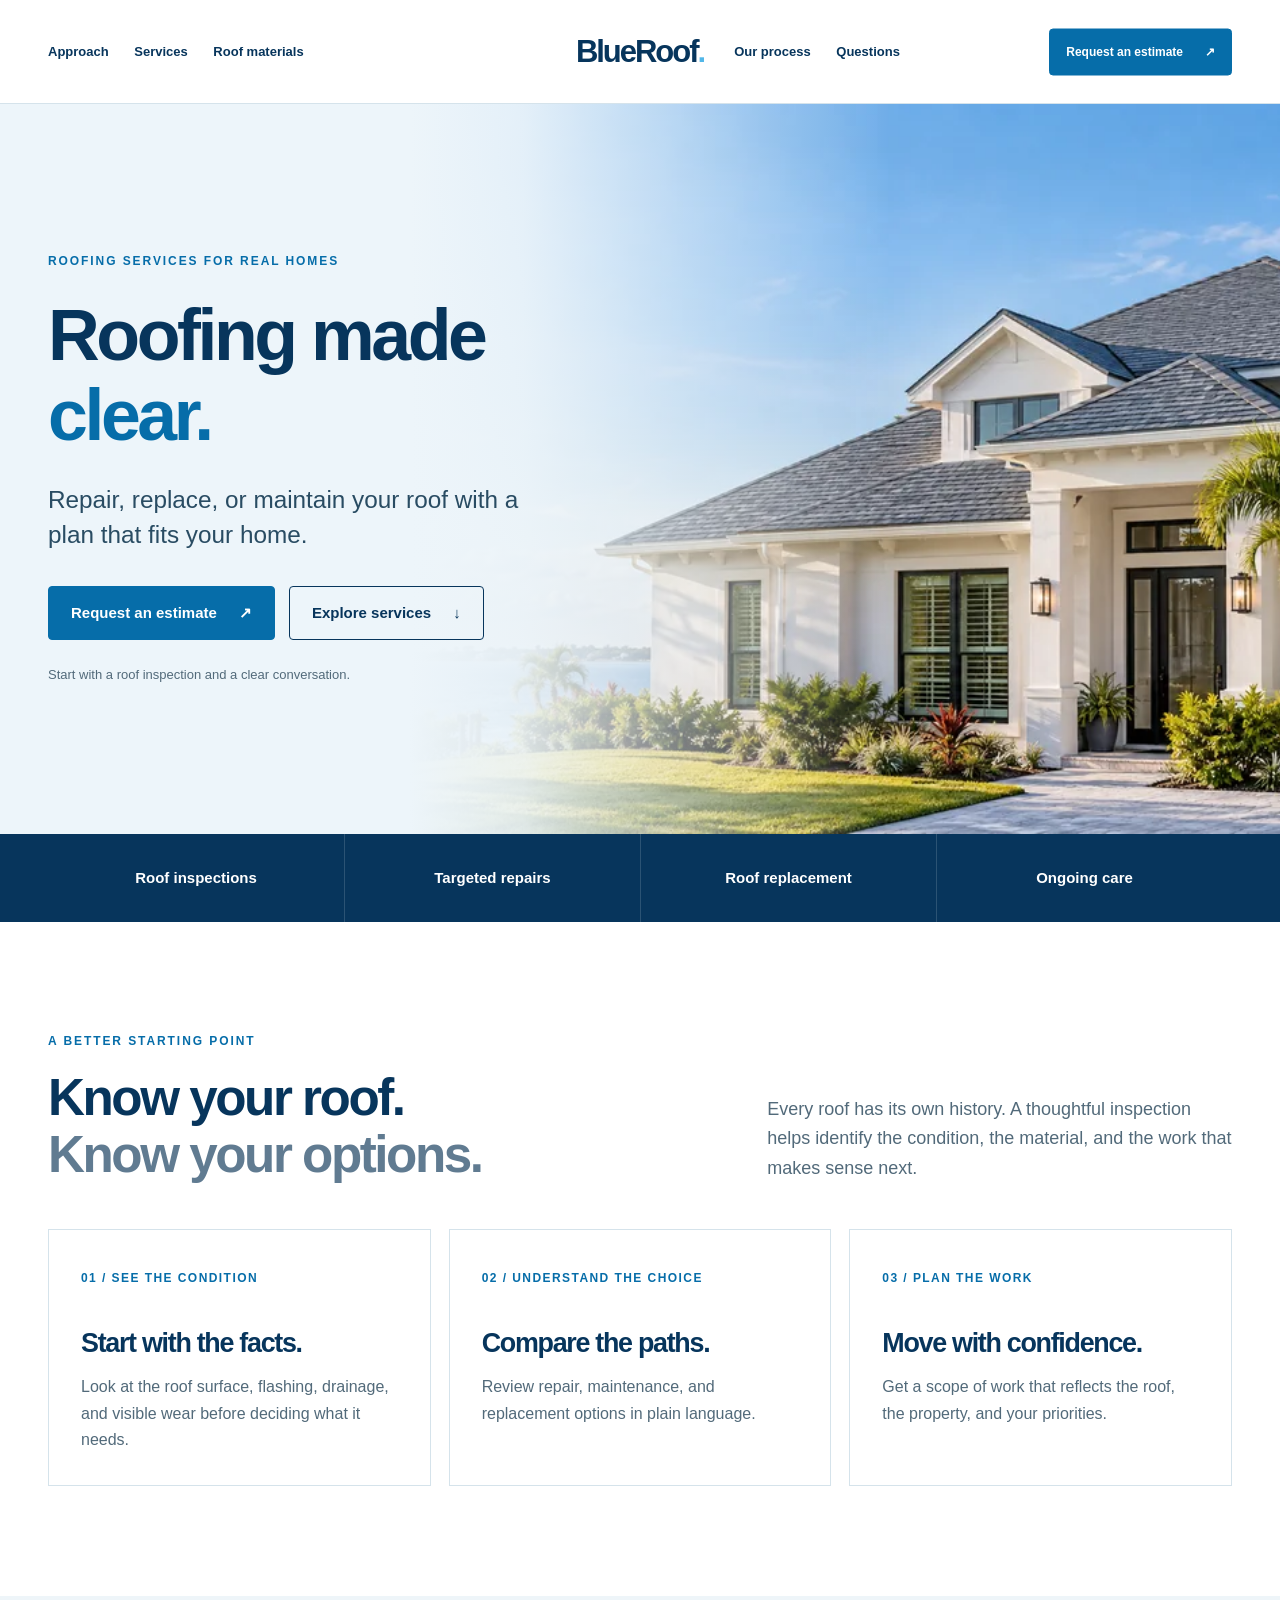
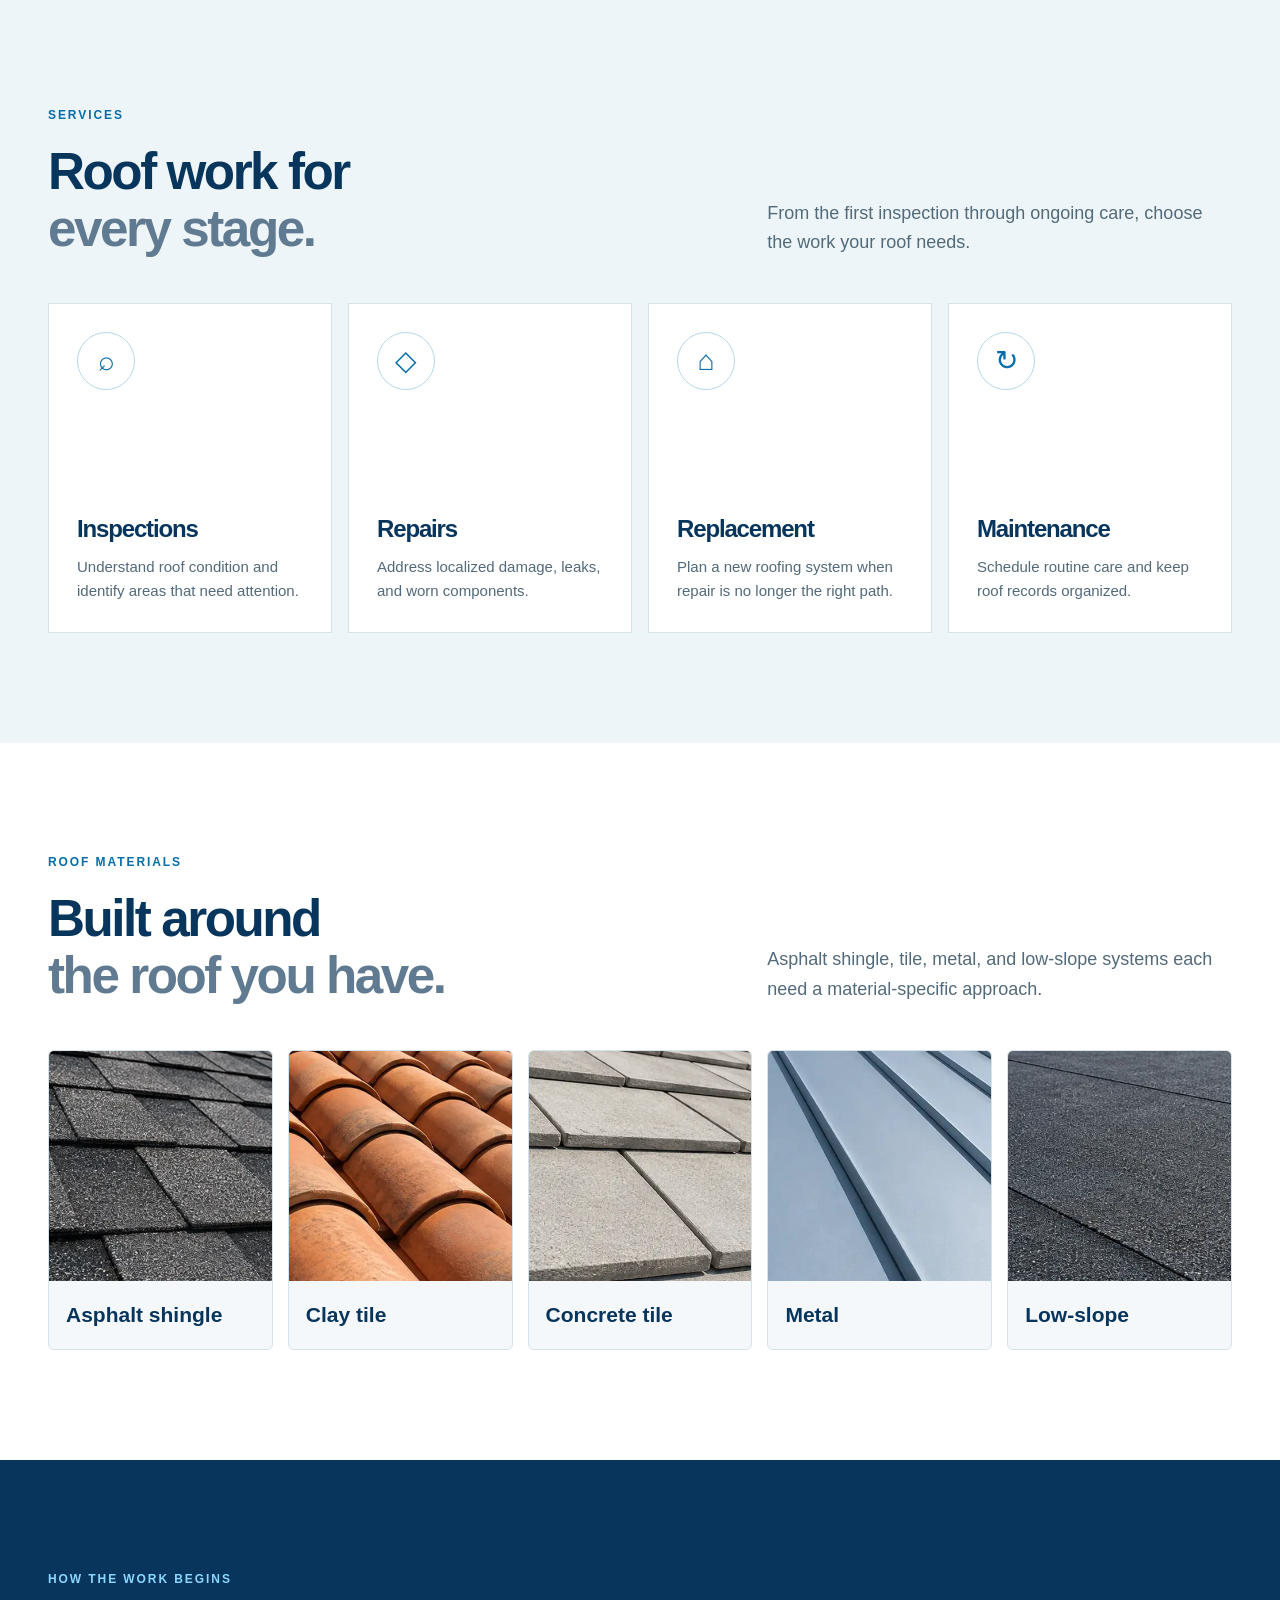
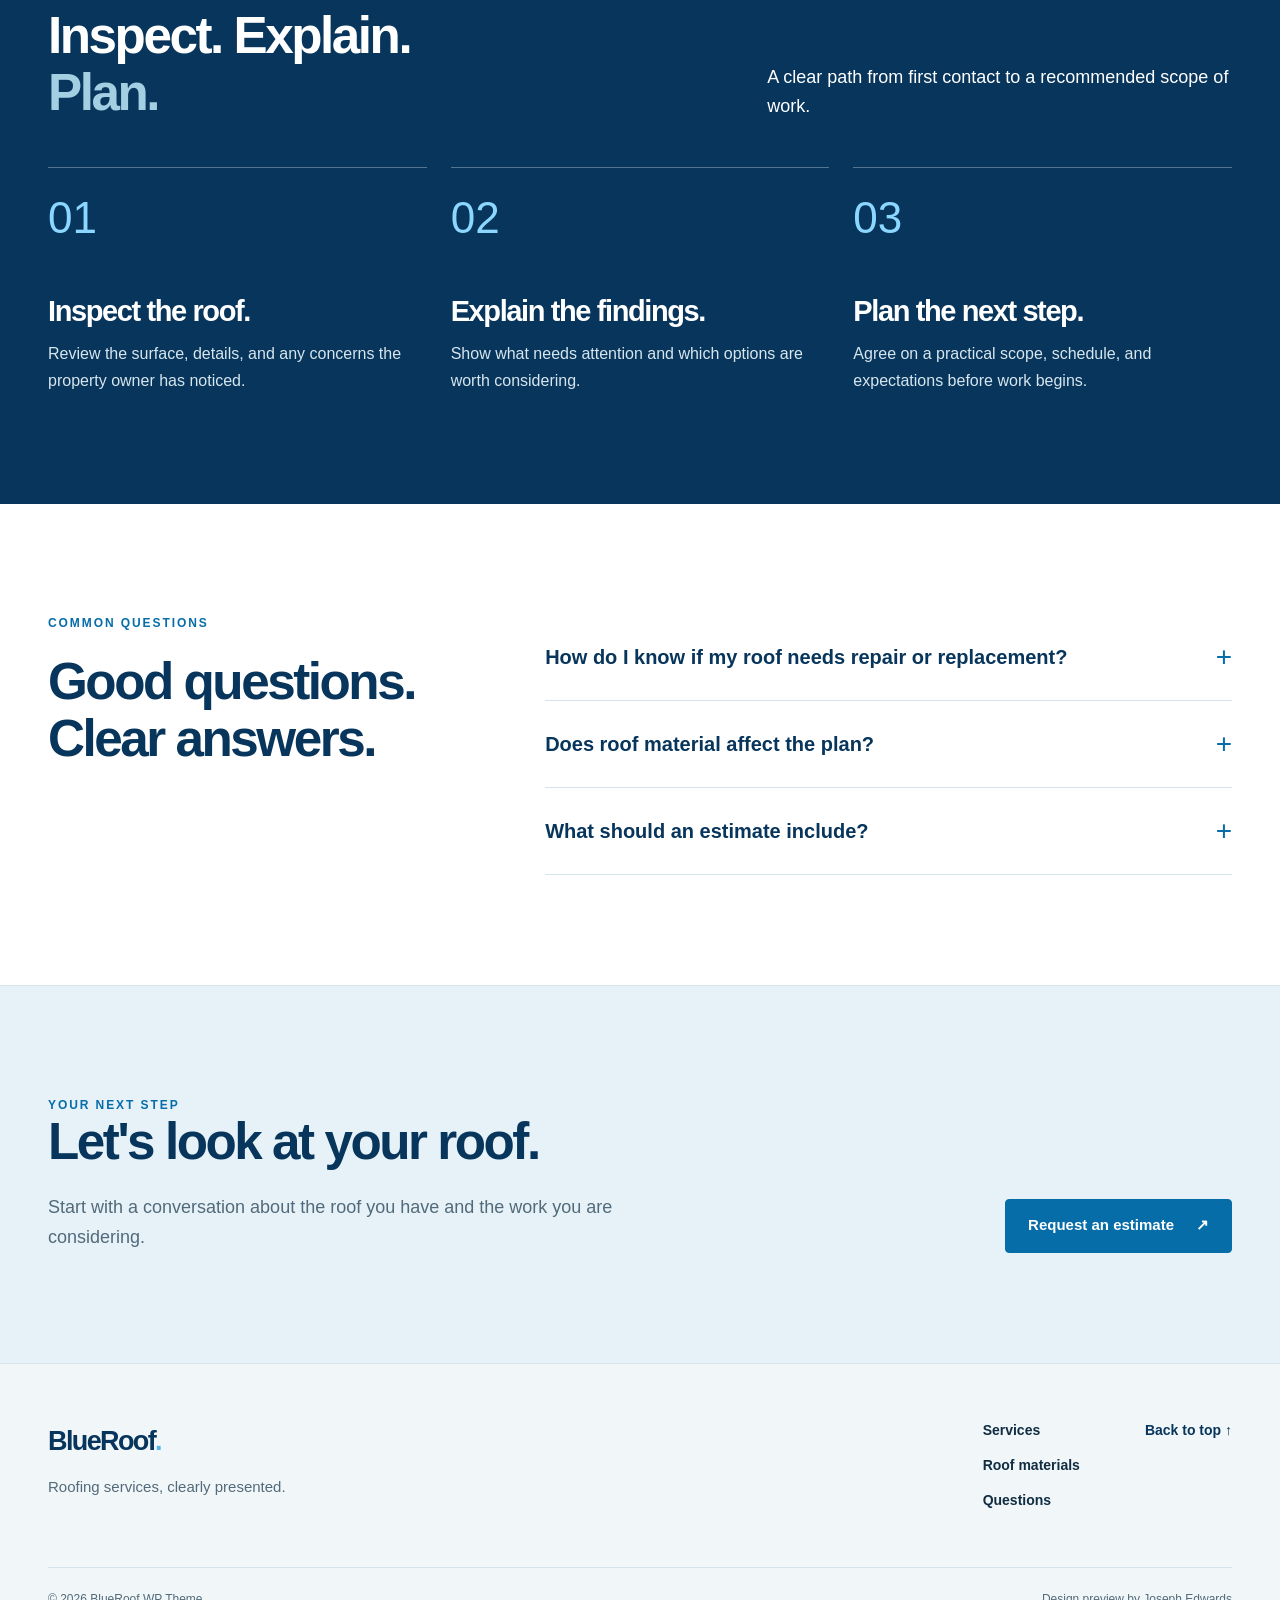
==== index.html @ 561a299b "Publish BlueRoof theme static showcase" ====
﻿<!doctype html>
<html lang="en">
<head>
  <meta charset="utf-8">
  <meta name="viewport" content="width=device-width, initial-scale=1">
  <meta name="robots" content="index, follow">
  <meta name="description" content="Static preview of the BlueRoof WP Theme, a generic roofing website design.">
  <meta name="theme-color" content="#07355c">
  <title>BlueRoof WP Theme | Roofing website preview</title>
  <link rel="canonical" href="https://rawpowered.github.io/BlueRoof-WP-Theme-Showcase/">
  <meta property="og:title" content="BlueRoof WP Theme">
  <meta property="og:description" content="A responsive WordPress theme concept for roofing contractors.">
  <link rel="icon" href="favicon.svg" type="image/svg+xml">
  <link rel="stylesheet" href="assets/style.css">
  <script src="assets/site.js" defer></script>
</head>
<body>
<a class="skip-link" href="#main">Skip to content</a>
<header class="site-header" id="site-header"><div class="header-inner wrap">
  <button class="menu-toggle" type="button" aria-controls="site-navigation" aria-expanded="false" aria-label="Open navigation menu"><span class="menu-lines" aria-hidden="true"></span><span class="menu-label">Menu</span></button>
  <nav class="nav-left" aria-label="Primary navigation"><ul class="nav-list"><li><a href="#approach">Approach</a></li><li><a href="#services">Services</a></li><li><a href="#materials">Roof materials</a></li></ul></nav>
  <div class="site-brand"><a class="text-logo" href="index.html" aria-label="BlueRoof home">BlueRoof<span>.</span></a></div>
  <nav class="nav-right" aria-label="Secondary navigation"><ul class="nav-list"><li><a href="#process">Our process</a></li><li><a href="#questions">Questions</a></li></ul></nav>
  <a class="header-cta button" href="contact.html">Request an estimate <span aria-hidden="true">↗</span></a>
  <div class="mobile-panel" id="site-navigation" hidden><ul class="mobile-links"><li><a href="#approach">Approach</a></li><li><a href="#services">Services</a></li><li><a href="#materials">Roof materials</a></li><li><a href="#process">Our process</a></li><li><a href="#questions">Questions</a></li><li><a href="contact.html">Request an estimate</a></li></ul></div>
</div></header>
<main id="main">
<section class="rb-hero">
  <div class="rb-hero-media"><picture><source srcset="assets/roofing-hero-960.webp 960w, assets/roofing-hero-1600.webp 1600w" sizes="(max-width: 680px) 100vw, 70vw" type="image/webp"><img src="assets/roofing-hero-1600.webp" width="1600" height="901" alt="Contemporary home with a well-maintained architectural roof" loading="eager" fetchpriority="high" decoding="async"></picture></div>
  <div class="rb-hero-inner wrap"><div class="rb-hero-copy"><span class="eyebrow">ROOFING SERVICES FOR REAL HOMES</span><h1>Roofing made <span>clear.</span></h1><p class="rb-hero-lead">Repair, replace, or maintain your roof with a plan that fits your home.</p><div class="rb-actions"><a class="button" href="contact.html">Request an estimate <span aria-hidden="true">↗</span></a><a class="button button-ghost" href="#services">Explore services <span aria-hidden="true">↓</span></a></div><p class="rb-hero-note">Start with a roof inspection and a clear conversation.</p></div></div>
</section>
<div class="rb-proof"><div class="wrap rb-proof-inner"><span>Roof inspections</span><span>Targeted repairs</span><span>Roof replacement</span><span>Ongoing care</span></div></div>
<section class="rb-section wrap" id="approach"><div class="rb-section-head"><div><span class="eyebrow">A BETTER STARTING POINT</span><h2>Know your roof.<br><span>Know your options.</span></h2></div><p>Every roof has its own history. A thoughtful inspection helps identify the condition, the material, and the work that makes sense next.</p></div><div class="rb-intro-grid"><article class="rb-intro-card"><span class="rb-card-number">01 / SEE THE CONDITION</span><h3>Start with the facts.</h3><p>Look at the roof surface, flashing, drainage, and visible wear before deciding what it needs.</p></article><article class="rb-intro-card"><span class="rb-card-number">02 / UNDERSTAND THE CHOICE</span><h3>Compare the paths.</h3><p>Review repair, maintenance, and replacement options in plain language.</p></article><article class="rb-intro-card"><span class="rb-card-number">03 / PLAN THE WORK</span><h3>Move with confidence.</h3><p>Get a scope of work that reflects the roof, the property, and your priorities.</p></article></div></section>
<section class="rb-section rb-services" id="services"><div class="wrap"><div class="rb-section-head"><div><span class="eyebrow">SERVICES</span><h2>Roof work for<br><span>every stage.</span></h2></div><p>From the first inspection through ongoing care, choose the work your roof needs.</p></div><div class="rb-service-grid"><article class="rb-service-card"><span class="rb-service-icon" aria-hidden="true">⌕</span><h3>Inspections</h3><p>Understand roof condition and identify areas that need attention.</p></article><article class="rb-service-card"><span class="rb-service-icon" aria-hidden="true">◇</span><h3>Repairs</h3><p>Address localized damage, leaks, and worn components.</p></article><article class="rb-service-card"><span class="rb-service-icon" aria-hidden="true">⌂</span><h3>Replacement</h3><p>Plan a new roofing system when repair is no longer the right path.</p></article><article class="rb-service-card"><span class="rb-service-icon" aria-hidden="true">↻</span><h3>Maintenance</h3><p>Schedule routine care and keep roof records organized.</p></article></div></div></section>
<section class="rb-section wrap" id="materials"><div class="rb-section-head"><div><span class="eyebrow">ROOF MATERIALS</span><h2>Built around<br><span>the roof you have.</span></h2></div><p>Asphalt shingle, tile, metal, and low-slope systems each need a material-specific approach.</p></div><div class="rb-material-grid"><figure class="rb-material-card"><img src="assets/roof-shingle.webp" width="480" height="400" alt="Architectural asphalt shingles" loading="lazy" decoding="async"><figcaption>Asphalt shingle</figcaption></figure><figure class="rb-material-card"><img src="assets/roof-clay.webp" width="480" height="400" alt="Clay roof tile" loading="lazy" decoding="async"><figcaption>Clay tile</figcaption></figure><figure class="rb-material-card"><img src="assets/roof-tile.webp" width="480" height="400" alt="Concrete roof tile" loading="lazy" decoding="async"><figcaption>Concrete tile</figcaption></figure><figure class="rb-material-card"><img src="assets/roof-metal.webp" width="480" height="400" alt="Standing seam metal roof" loading="lazy" decoding="async"><figcaption>Metal</figcaption></figure><figure class="rb-material-card"><img src="assets/roof-asphalt.webp" width="480" height="400" alt="Low-slope asphalt roof surface" loading="lazy" decoding="async"><figcaption>Low-slope</figcaption></figure></div></section>
<section class="rb-section rb-process" id="process"><div class="wrap"><div class="rb-section-head"><div><span class="eyebrow">HOW THE WORK BEGINS</span><h2>Inspect. Explain.<br><span>Plan.</span></h2></div><p>A clear path from first contact to a recommended scope of work.</p></div><div class="rb-process-grid"><article><strong>01</strong><h3>Inspect the roof.</h3><p>Review the surface, details, and any concerns the property owner has noticed.</p></article><article><strong>02</strong><h3>Explain the findings.</h3><p>Show what needs attention and which options are worth considering.</p></article><article><strong>03</strong><h3>Plan the next step.</h3><p>Agree on a practical scope, schedule, and expectations before work begins.</p></article></div></div></section>
<section class="rb-section wrap rb-faq" id="questions"><div><span class="eyebrow">COMMON QUESTIONS</span><h2>Good questions.<br>Clear answers.</h2></div><div><details><summary>How do I know if my roof needs repair or replacement?</summary><p>A professional inspection can identify the extent of damage, age-related wear, and whether repairs would address the underlying issue.</p></details><details><summary>Does roof material affect the plan?</summary><p>Yes. Shingle, tile, metal, and low-slope systems have different components and repair methods. The assessment should account for the material on your home.</p></details><details><summary>What should an estimate include?</summary><p>Ask for the proposed scope, materials, timing, preparation, and any conditions that could change the work after closer inspection.</p></details></div></section>
<section class="rb-section rb-contact" id="contact"><div class="wrap rb-contact-inner"><div><span class="eyebrow">YOUR NEXT STEP</span><h2>Let's look at your roof.</h2><p>Start with a conversation about the roof you have and the work you are considering.</p></div><a class="button" href="contact.html">Request an estimate <span aria-hidden="true">↗</span></a></div></section>

</main>
<footer class="site-footer"><div class="wrap footer-grid"><div><a class="footer-name" href="index.html">BlueRoof<span>.</span></a><p>Roofing services, clearly presented.</p></div><nav aria-label="Footer navigation"><ul class="footer-links"><li><a href="#services">Services</a></li><li><a href="#materials">Roof materials</a></li><li><a href="#questions">Questions</a></li></ul></nav><a class="back-top" href="#main">Back to top ↑</a></div><div class="wrap footer-bottom"><span>© 2026 BlueRoof WP Theme</span><span>Design preview by Joseph Edwards</span></div></footer>
</body>
</html>
---- assets/style.css ----
/*
Theme Name: BlueRoof WP Theme
Theme URI: https://github.com/RawPowered
Author: Joseph Edwards
Description: A light, flexible roofing website theme with a centered split navigation and editorial service layouts.
Version: 0.1.0
Requires at least: 6.4
Requires PHP: 8.0
Text Domain: blueroof-wp
Tags: custom-logo, custom-menu, featured-images, blog, one-column, two-columns, block-styles
*/

:root {
  --navy: #07355c;
  --blue: #066da9;
  --sky: #52b7e8;
  --ink: #102d42;
  --muted: #526a7a;
  --pale: #eef5f9;
  --line: #d5e3eb;
  --white: #ffffff;
  --header-height: 104px;
  --font: "Aptos", "Segoe UI", Arial, sans-serif;
  --heading: "Aptos Display", "Segoe UI", Arial, sans-serif;
}

*, *::before, *::after { box-sizing: border-box; }
html { scroll-behavior: smooth; scroll-padding-top: 90px; }
body { margin: 0; background: var(--white); color: var(--ink); font: 400 18px/1.65 var(--font); -webkit-font-smoothing: antialiased; }
img { max-width: 100%; height: auto; }
a { color: inherit; text-decoration: none; }
button, input, textarea, select { font: inherit; }
a:focus-visible, button:focus-visible, input:focus-visible, textarea:focus-visible, select:focus-visible, summary:focus-visible { outline: 3px solid var(--sky); outline-offset: 4px; }
h1, h2, h3, h4 { font-family: var(--heading); line-height: 1.11; letter-spacing: -.048em; margin: 0; }
h1 { font-size: clamp(52px, 5.6vw, 82px); }
h2 { font-size: clamp(38px, 4vw, 60px); }
h3 { font-size: clamp(25px, 2.1vw, 31px); }
p { margin: 0 0 1.25em; }
.wrap { width: min(1320px, calc(100% - 96px)); margin-inline: auto; }
.screen-reader-text { position: absolute; width: 1px; height: 1px; margin: -1px; padding: 0; overflow: hidden; clip: rect(0, 0, 0, 0); white-space: nowrap; border: 0; }
.skip-link { position: fixed; top: -100px; left: 18px; z-index: 1000; background: var(--navy); color: #fff; padding: 12px 16px; }
.skip-link:focus { top: 16px; }
.button { display: inline-flex; align-items: center; justify-content: center; gap: 22px; border: 1px solid var(--blue); background: var(--blue); color: #fff; border-radius: 4px; min-height: 54px; padding: 14px 22px; font-size: 15px; line-height: 1.25; font-weight: 700; transition: background .2s, transform .2s; cursor: pointer; }
.button:hover { background: var(--navy); transform: translateY(-2px); }
.button-ghost { background: transparent; color: var(--navy); border-color: var(--navy); }
.button-ghost:hover { color: #fff; }
.text-link { color: var(--blue); font-size: 15px; font-weight: 700; border-bottom: 1px solid currentColor; padding-bottom: 4px; }
.eyebrow { display: block; color: var(--blue); font-size: 12px; line-height: 1.5; font-weight: 800; letter-spacing: .16em; text-transform: uppercase; }

.site-header { height: var(--header-height); position: sticky; top: 0; z-index: 100; background: #fffffff2; border-bottom: 1px solid var(--line); backdrop-filter: blur(16px); transition: height .25s, box-shadow .25s; }
.site-header.is-compact { height: 72px; box-shadow: 0 12px 28px #07355c12; }
.header-inner { position: relative; height: 100%; display: grid; grid-template-columns: minmax(0,1fr) auto minmax(0,1fr); align-items: center; gap: 30px; }
.site-brand { grid-column: 2; grid-row: 1; text-align: center; line-height: 1; }
.site-brand a { display: inline-flex; align-items: center; }
.site-brand img { display: block; max-width: 245px; max-height: 78px; width: auto; transition: max-height .25s, transform .25s; }
.is-compact .site-brand img { max-height: 48px; }
.text-logo { color: var(--navy); font-family: var(--heading); font-size: 31px; font-weight: 900; letter-spacing: -.065em; white-space: nowrap; transition: font-size .25s; }
.text-logo span, .footer-name span { color: var(--sky); }
.is-compact .text-logo { font-size: 27px; }
.nav-left { grid-column: 1; grid-row: 1; justify-self: start; }
.nav-right { grid-column: 3; grid-row: 1; justify-self: start; padding-right: 210px; }
.nav-list, .mobile-links, .footer-links { list-style: none; padding: 0; margin: 0; }
.nav-list { display: flex; align-items: center; gap: clamp(15px,2vw,34px); }
.nav-list a { display: block; color: var(--navy); font-size: 13px; font-weight: 700; white-space: nowrap; }
.nav-list a:hover, .nav-list .current-menu-item>a { color: var(--blue); }
.nav-list .sub-menu { display: none; position: absolute; top: 100%; min-width: 190px; list-style: none; padding: 12px; margin: 0; background: #fff; box-shadow: 0 14px 30px #07355c20; border: 1px solid var(--line); }
.nav-list li { position: relative; }
.nav-list li:hover>.sub-menu, .nav-list li:focus-within>.sub-menu { display: block; }
.nav-list .sub-menu a { padding: 8px; }
.header-cta { position: absolute; right: 0; top: 50%; transform: translateY(-50%); min-height: 47px; font-size: 12px; padding: 12px 16px; }
.header-cta:hover { transform: translateY(calc(-50% - 2px)); }
.menu-toggle, .mobile-panel { display: none; }

.rb-hero { position: relative; min-height: 730px; background: #edf5fa; overflow: hidden; }
.rb-hero-media { position: absolute; inset: 0 0 0 32%; }
.rb-hero-media::after { content: ""; position: absolute; inset: 0; background: linear-gradient(90deg,#edf5fa 0%,#edf5fae8 13%,#edf5fa00 55%); }
.rb-hero-media img { display: block; width: 100%; height: 100%; object-fit: cover; object-position: center; }
.rb-hero-inner { position: relative; min-height: 730px; display: flex; align-items: center; }
.rb-hero-copy { width: min(610px, 55%); padding-block: 80px; }
.rb-hero .eyebrow { margin-bottom: 26px; }
.rb-hero h1 { color: var(--navy); max-width: 670px; }
.rb-hero h1 span { color: var(--blue); }
.rb-hero-lead { color: #294c63; font-size: clamp(21px,1.9vw,28px); line-height: 1.45; max-width: 520px; margin: 26px 0 0; }
.rb-actions { display: flex; flex-wrap: wrap; gap: 14px; margin-top: 34px; }
.rb-hero-note { color: var(--muted); font-size: 13px; margin: 24px 0 0; }
.rb-proof { background: var(--navy); color: #fff; }
.rb-proof-inner { display: grid; grid-template-columns: repeat(4,1fr); }
.rb-proof-inner span { display: flex; align-items: center; justify-content: center; min-height: 88px; padding: 20px; border-left: 1px solid #ffffff26; font-size: 15px; font-weight: 700; text-align: center; }
.rb-proof-inner span:first-child { border-left: 0; }
.rb-section { padding-block: 110px; }
.rb-section-head { display: grid; grid-template-columns: 1.1fr .8fr; gap: 80px; align-items: end; margin-bottom: 45px; }
.rb-section-head .eyebrow { margin-bottom: 20px; }
.rb-section-head h2 { color: var(--navy); }
.rb-section-head h2 span { color: #607b91; }
.rb-section-head>p { color: var(--muted); font-size: 18px; max-width: 570px; margin: 0; }
.rb-intro-grid { display: grid; grid-template-columns: repeat(3,1fr); gap: 18px; }
.rb-intro-card { border: 1px solid var(--line); padding: 32px; background: #fff; }
.rb-card-number { color: var(--blue); font-size: 12px; font-weight: 800; letter-spacing: .12em; }
.rb-intro-card h3 { color: var(--navy); margin: 38px 0 15px; }
.rb-intro-card p { color: var(--muted); font-size: 16px; margin: 0; }
.rb-services { background: var(--pale); }
.rb-service-grid { display: grid; grid-template-columns: repeat(4,1fr); gap: 16px; }
.rb-service-card { min-height: 330px; background: #fff; border: 1px solid var(--line); padding: 28px; display: flex; flex-direction: column; }
.rb-service-icon { width: 58px; height: 58px; border: 1px solid #b6d9e9; border-radius: 50%; display: grid; place-items: center; color: var(--blue); font-size: 28px; line-height: 1; }
.rb-service-card h3 { font-size: 24px; color: var(--navy); margin: auto 0 12px; }
.rb-service-card p { color: var(--muted); font-size: 15px; margin: 0; }
.rb-material-grid { display: grid; grid-template-columns: repeat(5,1fr); gap: 15px; }
.rb-material-card { margin: 0; overflow: hidden; border: 1px solid var(--line); background: #f4f8fb; border-radius: 6px; }
.rb-material-card img { width: 100%; height: 230px; object-fit: cover; display: block; transition: transform .35s; }
.rb-material-card:hover img { transform: scale(1.04); }
.rb-material-card figcaption { color: var(--navy); font-size: 21px; font-weight: 700; padding: 17px; }
.rb-material-note { color: var(--muted); font-size: 14px; margin: 20px 0 0; }
.rb-process { background: var(--navy); color: #fff; }
.rb-process .rb-section-head h2, .rb-process .rb-section-head>p { color: #fff; }
.rb-process .rb-section-head h2 span { color: #a4cee1; }
.rb-process .eyebrow { color: #8bd7ff; }
.rb-process-grid { display: grid; grid-template-columns: repeat(3,1fr); gap: 24px; }
.rb-process-grid article { border-top: 1px solid #ffffff50; padding-top: 28px; }
.rb-process-grid strong { display: block; color: #8bd7ff; font-size: 44px; font-weight: 500; line-height: 1; margin-bottom: 55px; }
.rb-process-grid h3 { font-size: 29px; }
.rb-process-grid p { color: #d7e6ee; font-size: 16px; margin: 14px 0 0; }
.rb-faq { display: grid; grid-template-columns: .75fr 1.25fr; gap: 85px; }
.rb-faq .eyebrow { margin-bottom: 22px; }
.rb-faq h2 { color: var(--navy); }
.rb-faq details { border-bottom: 1px solid var(--line); }
.rb-faq summary { display: flex; align-items: center; justify-content: space-between; gap: 15px; color: var(--navy); padding: 20px 0; font-size: 20px; font-weight: 700; cursor: pointer; list-style: none; }
.rb-faq summary::-webkit-details-marker { display: none; }
.rb-faq summary::after { content: "+"; color: var(--blue); font-size: 28px; font-weight: 400; }
.rb-faq details[open] summary::after { content: "−"; }
.rb-faq details p { color: var(--muted); font-size: 16px; padding: 0 25px 18px 0; }
.rb-contact { background: #e6f2f8; border-top: 1px solid var(--line); }
.rb-contact-inner { display: grid; grid-template-columns: 1fr auto; align-items: end; gap: 45px; }
.rb-contact h2 { color: var(--navy); max-width: 780px; }
.rb-contact p { color: var(--muted); max-width: 650px; margin: 22px 0 0; }

.content-shell { min-height: 55vh; padding-block: 90px; }
.content-with-sidebar { display: grid; grid-template-columns: minmax(0,1fr) 270px; gap: 75px; }
.entry-header, .archive-header { margin-bottom: 40px; }
.entry-title, .archive-header h1 { color: var(--navy); font-size: clamp(42px,4.5vw,68px); }
.archive-description, .post-meta { color: var(--muted); font-size: 14px; }
.archive-header .eyebrow { margin-bottom: 15px; }
.entry-content { overflow-wrap: anywhere; }
.entry-content>* { max-width: 900px; }
.entry-content>.alignwide { max-width: 1200px; }
.entry-content>.alignfull { max-width: none; }
.entry-content h2, .entry-content h3 { color: var(--navy); margin: 1.4em 0 .5em; }
.entry-content a { color: var(--blue); text-decoration: underline; }
.entry-content img { height: auto; }
.entry-content blockquote { border-left: 4px solid var(--blue); margin: 30px 0; padding-left: 25px; color: var(--navy); }
.entry-content table { border-collapse: collapse; max-width: 100%; display: block; overflow-x: auto; }
.entry-content th, .entry-content td { border: 1px solid var(--line); padding: 10px; }
.post-list { display: grid; grid-template-columns: repeat(2,minmax(0,1fr)); gap: 25px; }
.post-card { border: 1px solid var(--line); background: #fff; }
.post-card-image img { display: block; width: 100%; aspect-ratio: 16/10; object-fit: cover; }
.post-card-body { padding: 25px; }
.post-card h2 { font-size: 28px; margin: 14px 0; }
.post-card h2 a:hover { color: var(--blue); }
.post-excerpt { color: var(--muted); font-size: 16px; }
.featured-image img { display: block; width: 100%; margin: 25px 0 40px; }
.entry-footer { margin-top: 40px; border-top: 1px solid var(--line); padding-top: 20px; font-size: 14px; }
.blog-sidebar .widget { border-top: 2px solid var(--blue); padding: 20px 0; }
.widget-title { font-size: 21px; margin-bottom: 15px; }
.widget ul { padding-left: 20px; }
.search-form { display: flex; gap: 10px; }
.search-form label { flex: 1; }
.search-form input { width: 100%; min-height: 54px; border: 1px solid var(--line); padding: 12px; }
.empty-state { max-width: 600px; }
.empty-state h1, .empty-state h2 { color: var(--navy); }
.empty-state p { color: var(--muted); margin: 20px 0; }
.comments-area { margin-top: 65px; border-top: 1px solid var(--line); padding-top: 35px; }
.comment-list { padding-left: 20px; }
.comment-list li { margin: 25px 0; }
.comment-form input, .comment-form textarea { width: 100%; border: 1px solid var(--line); padding: 12px; }
.comment-form input[type=checkbox] { width: auto; }
.demo-form { max-width: 650px; }
.demo-form h2 { margin: 0 0 20px; }
.demo-form fieldset { border: 0; padding: 0; margin: 0; min-width: 0; }
.demo-form label { display: block; font-weight: 700; }
.demo-form input, .demo-form textarea { display: block; width: 100%; margin-top: 8px; border: 1px solid var(--line); background: #f8fbfd; padding: 12px 14px; border-radius: 3px; color: var(--ink); }
.demo-form .button:disabled { opacity: .65; cursor: default; transform: none; }
.navigation.pagination { margin-top: 45px; }
.nav-links { display: flex; flex-wrap: wrap; gap: 12px; }
.page-numbers { padding: 7px 12px; border: 1px solid var(--line); }
.page-numbers.current { background: var(--blue); color: #fff; }
.wp-caption, .gallery-caption { max-width: 100%; }
.wp-caption-text { color: var(--muted); font-size: 14px; }
.sticky { border-top: 3px solid var(--sky); }
.bypostauthor { font-weight: inherit; }
.alignleft { float: left; margin: 0 25px 20px 0; }
.alignright { float: right; margin: 0 0 20px 25px; }
.aligncenter { display: block; margin-inline: auto; }
.alignwide, .alignfull { clear: both; }

.site-footer { background: #f1f6f9; border-top: 1px solid var(--line); padding-top: 55px; }
.footer-grid { display: grid; grid-template-columns: 1fr auto auto; gap: 65px; align-items: start; }
.footer-name { color: var(--navy); font-size: 27px; font-weight: 900; letter-spacing: -.06em; }
.footer-grid p { color: var(--muted); font-size: 15px; margin: 12px 0 0; max-width: 400px; }
.footer-links { display: flex; flex-direction: column; gap: 12px; font-size: 14px; font-weight: 700; }
.footer-links a:hover, .back-top:hover { color: var(--blue); }
.back-top { color: var(--navy); font-size: 14px; font-weight: 700; }
.footer-bottom { border-top: 1px solid var(--line); margin-top: 55px; padding-block: 22px; display: flex; justify-content: space-between; gap: 20px; color: var(--muted); font-size: 12px; }

@media(max-width: 1180px) {
  .header-inner { gap: 17px; }
  .nav-list { gap: 15px; }
  .nav-list a { font-size: 12px; }
  .nav-right { padding-right: 180px; }
  .header-cta { font-size: 11px; }
  .rb-service-grid { grid-template-columns: repeat(2,1fr); }
  .rb-material-grid { grid-template-columns: repeat(3,1fr); }
}
@media(max-width: 960px) {
  .wrap { width: min(1320px, calc(100% - 48px)); }
  .site-header { height: 82px; }
  .site-header.is-compact { height: 66px; }
  .header-inner { grid-template-columns: 1fr auto 1fr; }
  .nav-left, .nav-right, .header-cta { display: none; }
  .menu-toggle { display: flex; grid-column: 3; grid-row: 1; justify-self: end; align-items: center; gap: 10px; border: 1px solid var(--line); background: #fff; color: var(--navy); padding: 10px 13px; font-size: 13px; font-weight: 700; cursor: pointer; }
  .menu-lines { display: block; width: 20px; height: 14px; border-top: 2px solid currentColor; border-bottom: 2px solid currentColor; position: relative; }
  .menu-lines::after { content: ""; position: absolute; top: 5px; left: 0; width: 20px; border-top: 2px solid currentColor; }
  .menu-toggle[aria-expanded=true] .menu-lines { transform: rotate(45deg); border-bottom: 0; }
  .menu-toggle[aria-expanded=true] .menu-lines::after { transform: rotate(90deg); top: -2px; }
  .mobile-panel:not([hidden]) { display: block; position: absolute; top: 100%; left: -24px; right: -24px; background: #fff; border-bottom: 1px solid var(--line); box-shadow: 0 20px 30px #07355c1a; padding: 18px 24px 28px; max-height: calc(100vh - 66px); overflow: auto; }
  .mobile-links li { list-style: none; }
  .mobile-links a { display: block; padding: 10px 0; border-bottom: 1px solid var(--line); font-size: 17px; font-weight: 700; }
  .mobile-links .children, .mobile-links .sub-menu { list-style: none; padding-left: 20px; }
  .mobile-panel .button { margin-top: 25px; width: 100%; }
  .rb-hero, .rb-hero-inner { min-height: 640px; }
  .rb-hero-copy { width: 60%; }
  .rb-section { padding-block: 75px; }
  .rb-section-head { gap: 30px; }
  .rb-intro-grid { gap: 12px; }
  .rb-intro-card { padding: 24px; }
  .rb-faq { gap: 40px; }
  .content-with-sidebar { gap: 40px; grid-template-columns: minmax(0,1fr) 230px; }
}
@media(max-width: 680px) {
  body { font-size: 17px; }
  .wrap { width: calc(100% - 40px); }
  .mobile-panel:not([hidden]) { left: -20px; right: -20px; }
  .text-logo { font-size: 26px; }
  .rb-hero { min-height: 0; }
  .rb-hero-inner { min-height: 0; display: block; padding-top: 45px; padding-bottom: 285px; }
  .rb-hero-copy { width: 100%; padding: 0; }
  .rb-hero h1 { font-size: clamp(46px,11vw,66px); max-width: 550px; }
  .rb-hero-lead { font-size: 21px; margin-top: 20px; }
  .rb-hero-media { inset: auto 0 0; height: 300px; }
  .rb-hero-media::after { background: linear-gradient(180deg,#edf5fa 0%,#edf5fa22 25%,#edf5fa00 55%); }
  .rb-hero-media img { object-position: 72% center; }
  .rb-actions { display: grid; grid-template-columns: 1fr; margin-top: 25px; }
  .rb-hero-note { margin-top: 16px; }
  .rb-proof-inner { grid-template-columns: repeat(2,1fr); }
  .rb-proof-inner span { min-height: 70px; padding: 14px; font-size: 13px; }
  .rb-proof-inner span:nth-child(3) { border-left: 0; }
  .rb-proof-inner span:nth-child(n+3) { border-top: 1px solid #ffffff26; }
  .rb-section { padding-block: 64px; }
  .rb-section-head, .rb-faq, .rb-contact-inner { display: block; }
  .rb-section-head h2, .rb-faq h2, .rb-contact h2 { font-size: clamp(37px,9vw,52px); }
  .rb-section-head>p { font-size: 16px; margin-top: 20px; }
  .rb-intro-grid, .rb-service-grid, .rb-process-grid { grid-template-columns: 1fr; }
  .rb-intro-card h3 { margin-top: 22px; }
  .rb-service-card { min-height: 230px; }
  .rb-service-card h3 { margin-top: 38px; }
  .rb-material-grid { grid-template-columns: repeat(2,1fr); gap: 12px; }
  .rb-material-card img { height: 165px; }
  .rb-material-card figcaption { font-size: 17px; padding: 12px; }
  .rb-process-grid strong { margin-bottom: 25px; }
  .rb-process-grid article { padding-top: 20px; }
  .rb-faq details:first-child { margin-top: 30px; }
  .rb-faq summary { font-size: 17px; }
  .rb-contact .button { margin-top: 26px; width: 100%; }
  .content-shell { padding-block: 55px; }
  .content-with-sidebar { grid-template-columns: 1fr; }
  .post-list { grid-template-columns: 1fr; }
  .footer-grid { grid-template-columns: 1fr; gap: 28px; }
  .footer-bottom { display: block; margin-top: 35px; }
  .footer-bottom span { display: block; margin-bottom: 6px; }
  .alignleft, .alignright { float: none; margin: 20px auto; }
}
@media(prefers-reduced-motion: reduce) {
  html { scroll-behavior: auto; }
  *, *::before, *::after { transition: none !important; }
}
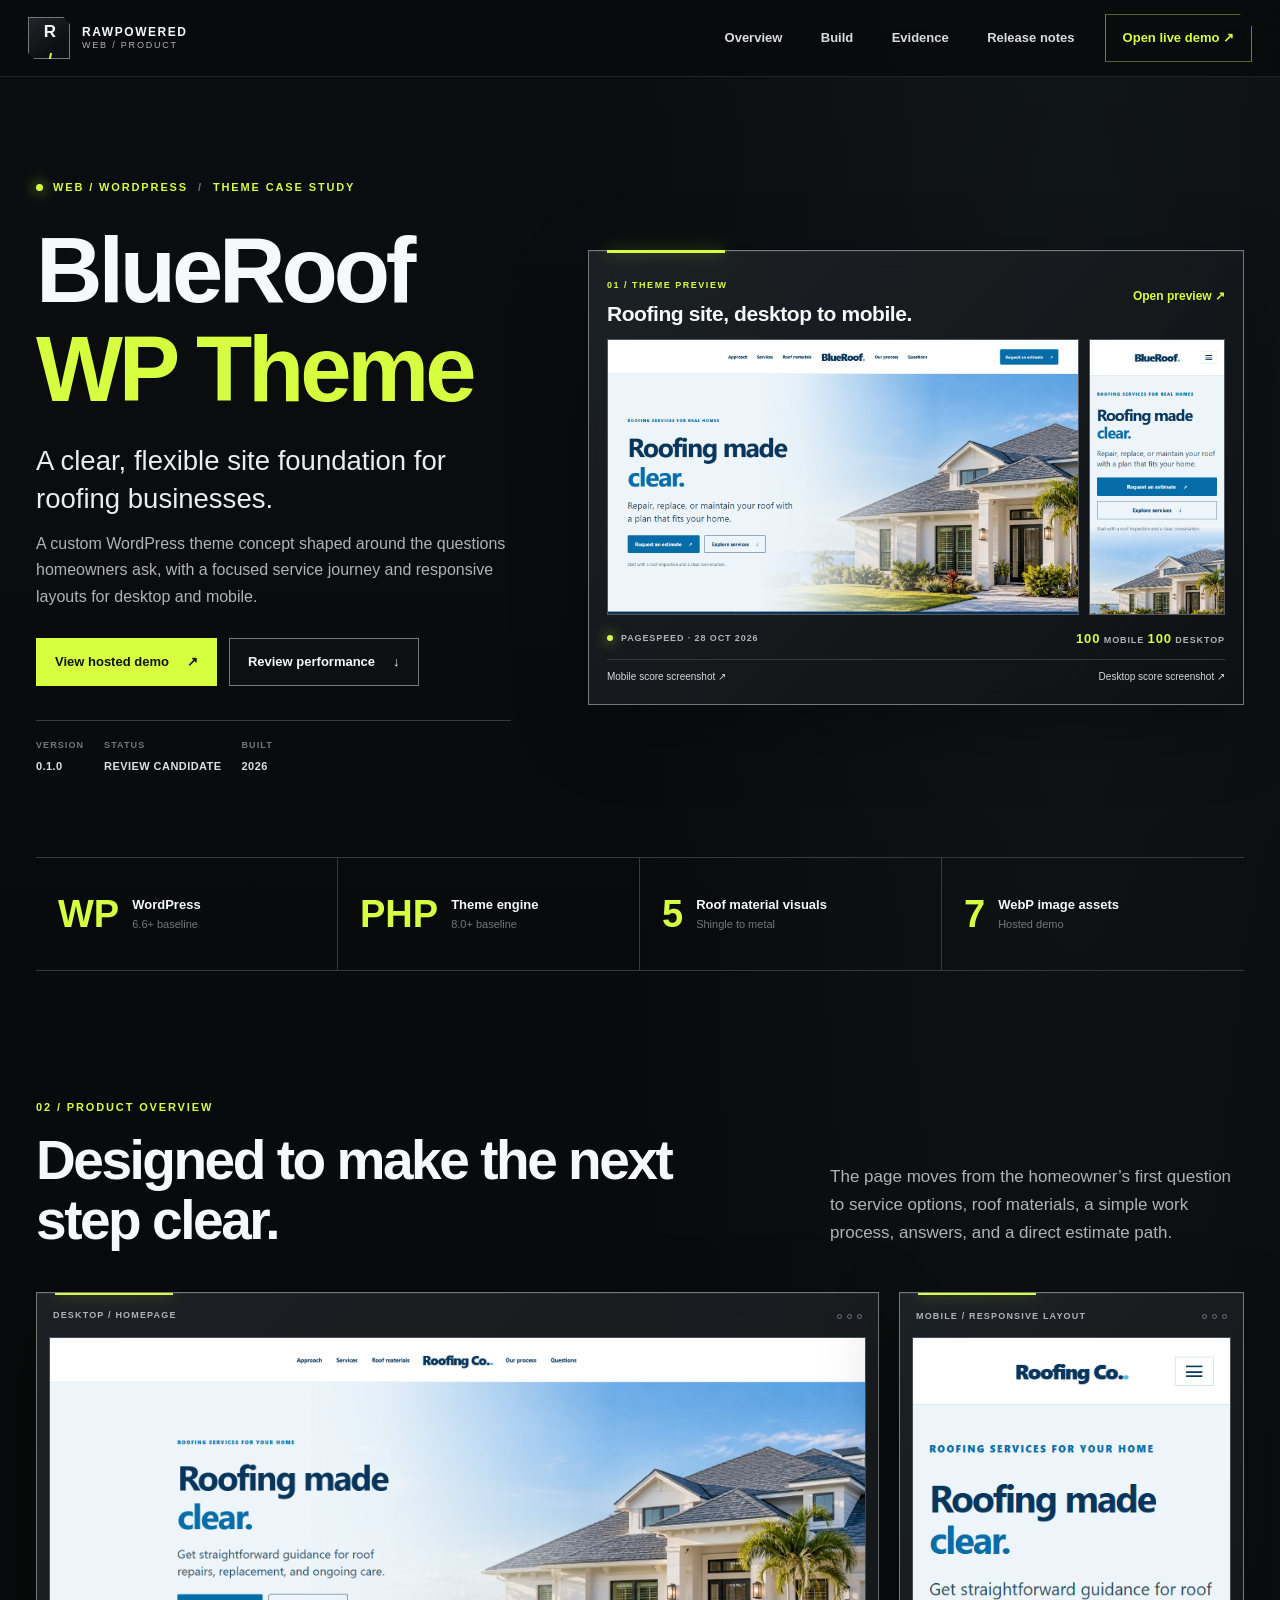
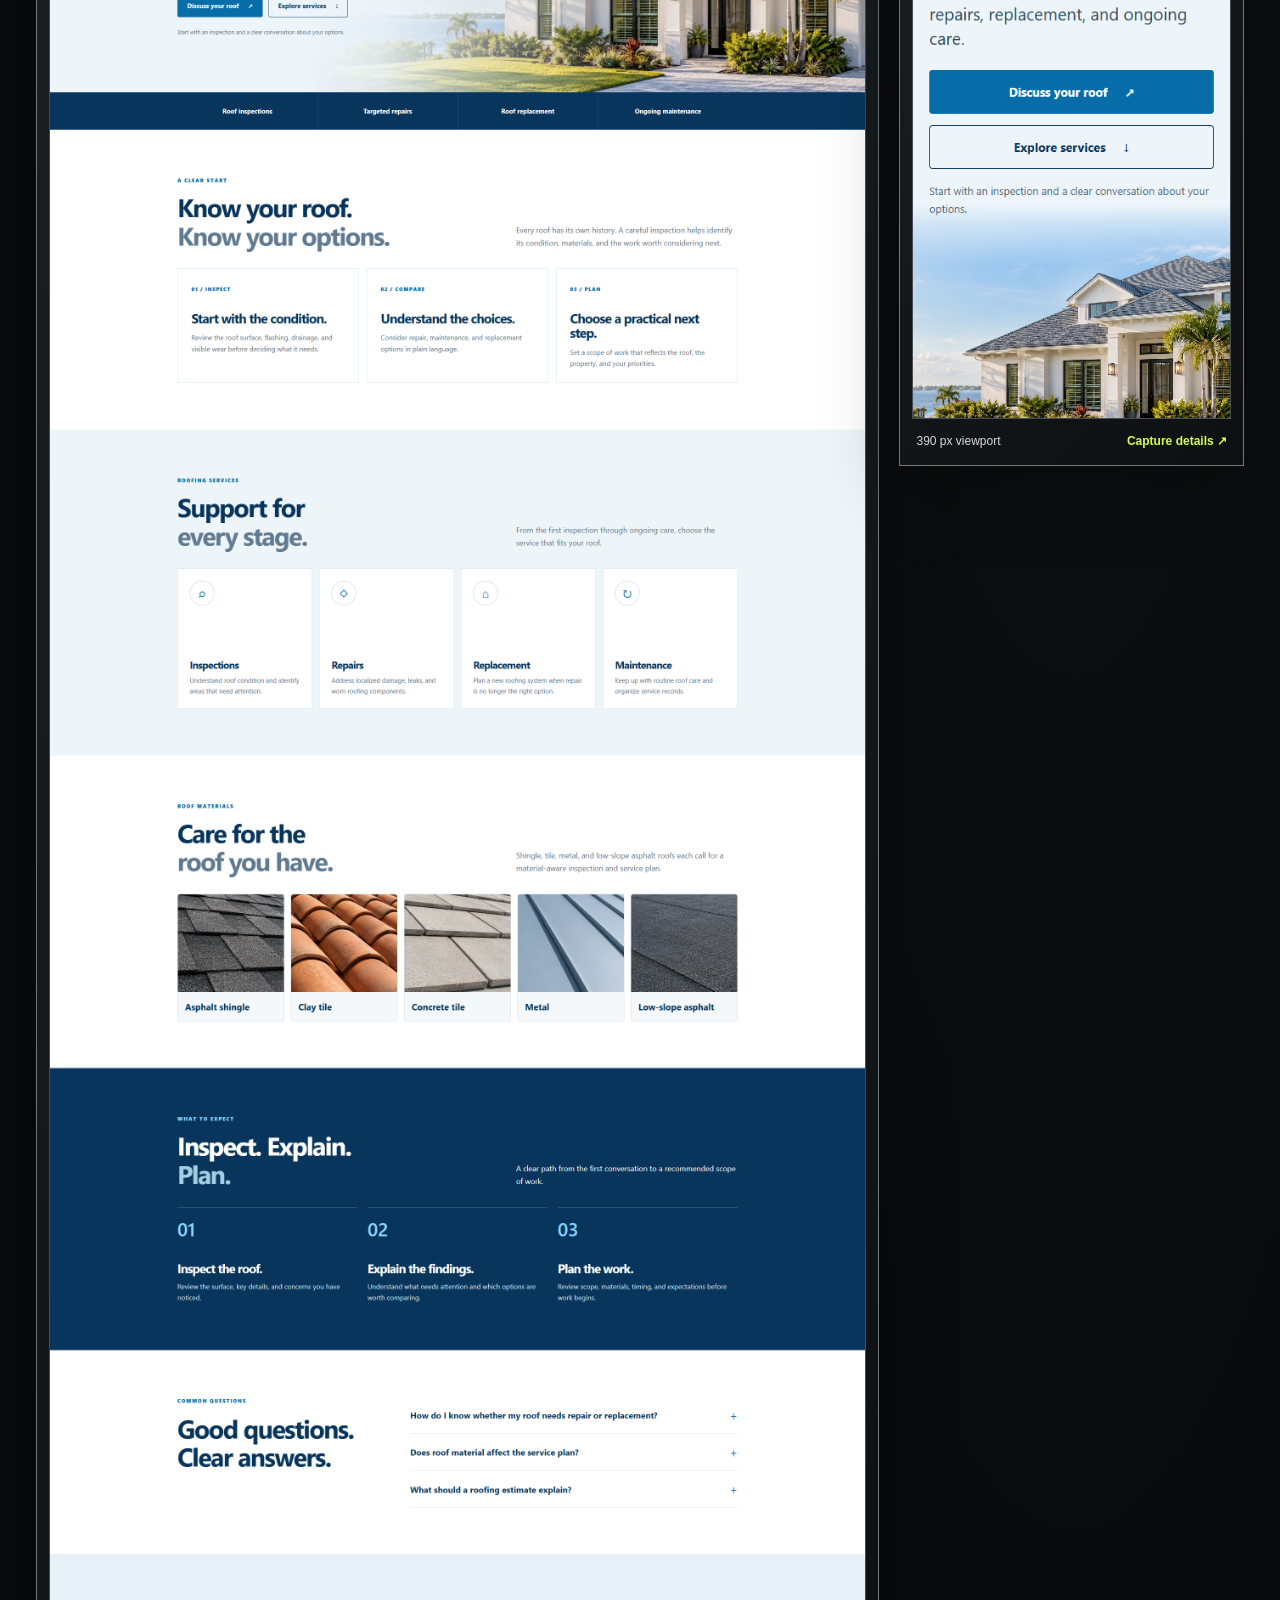
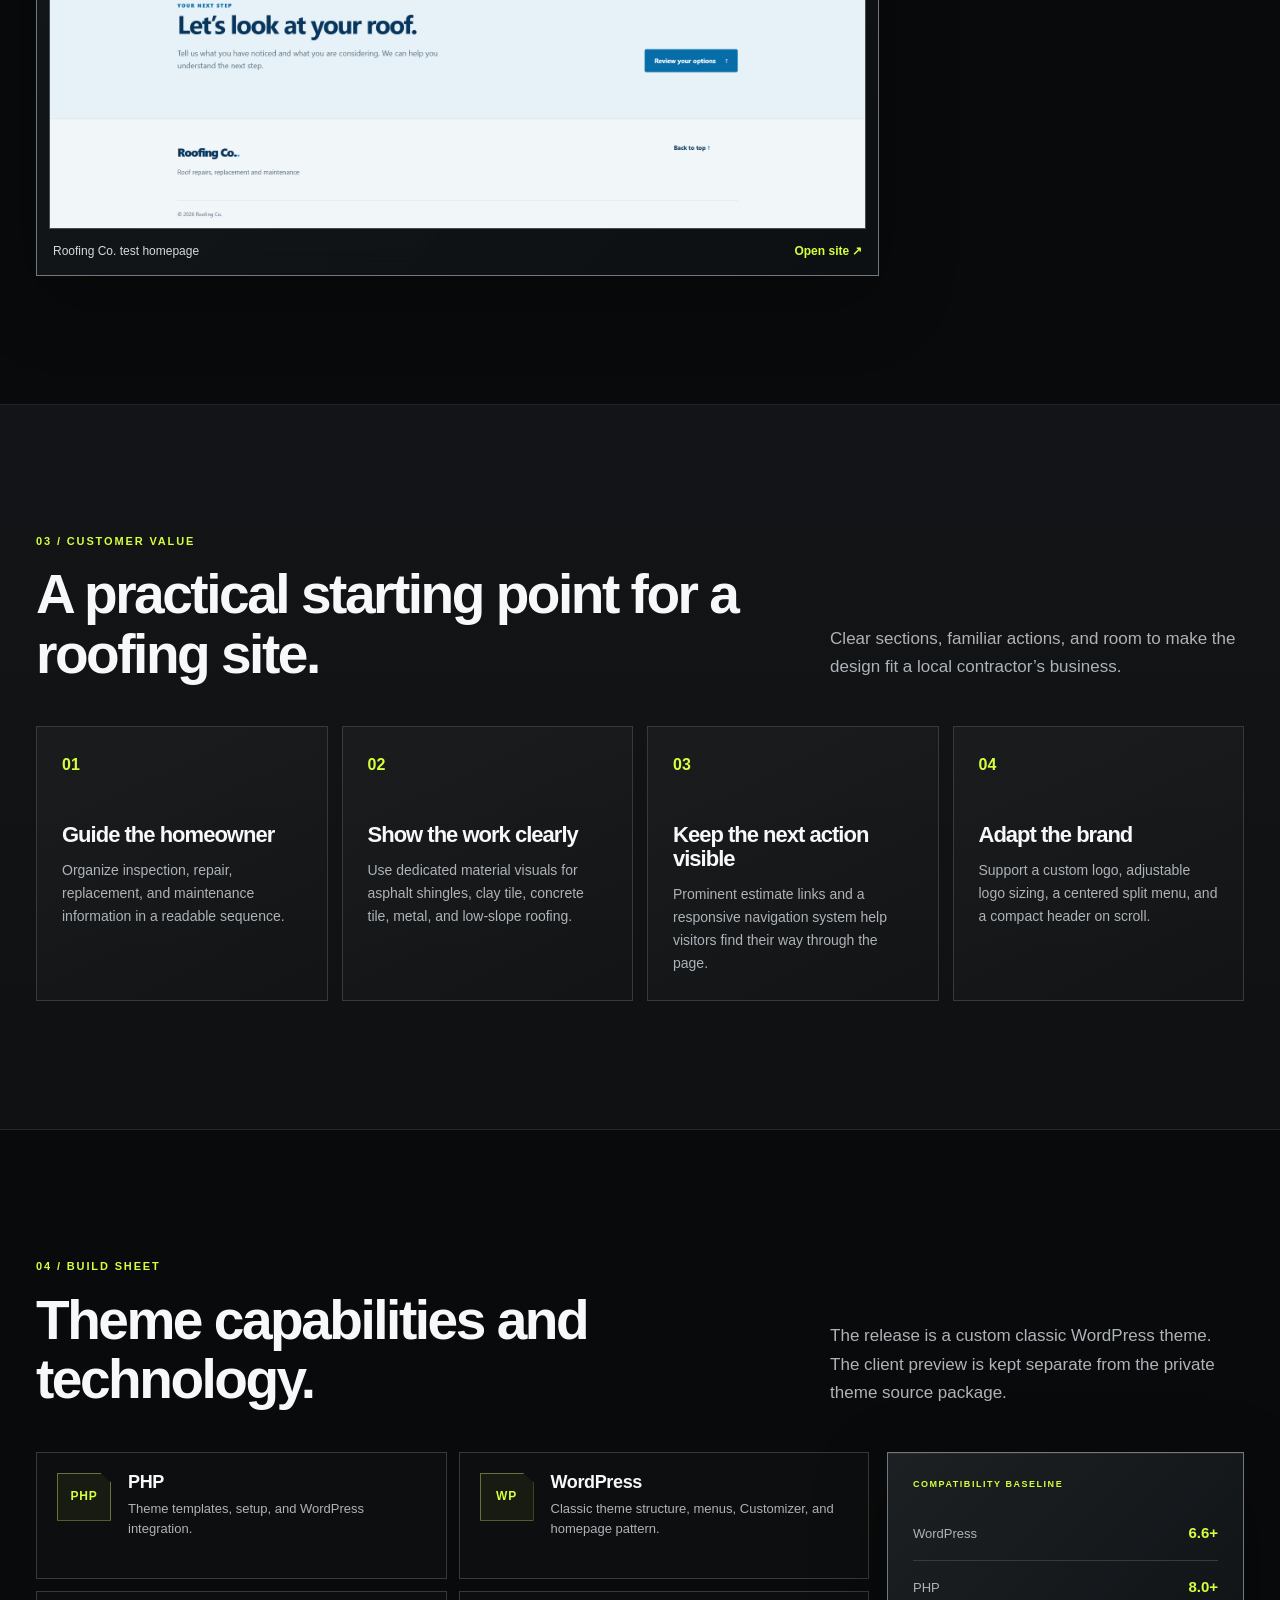
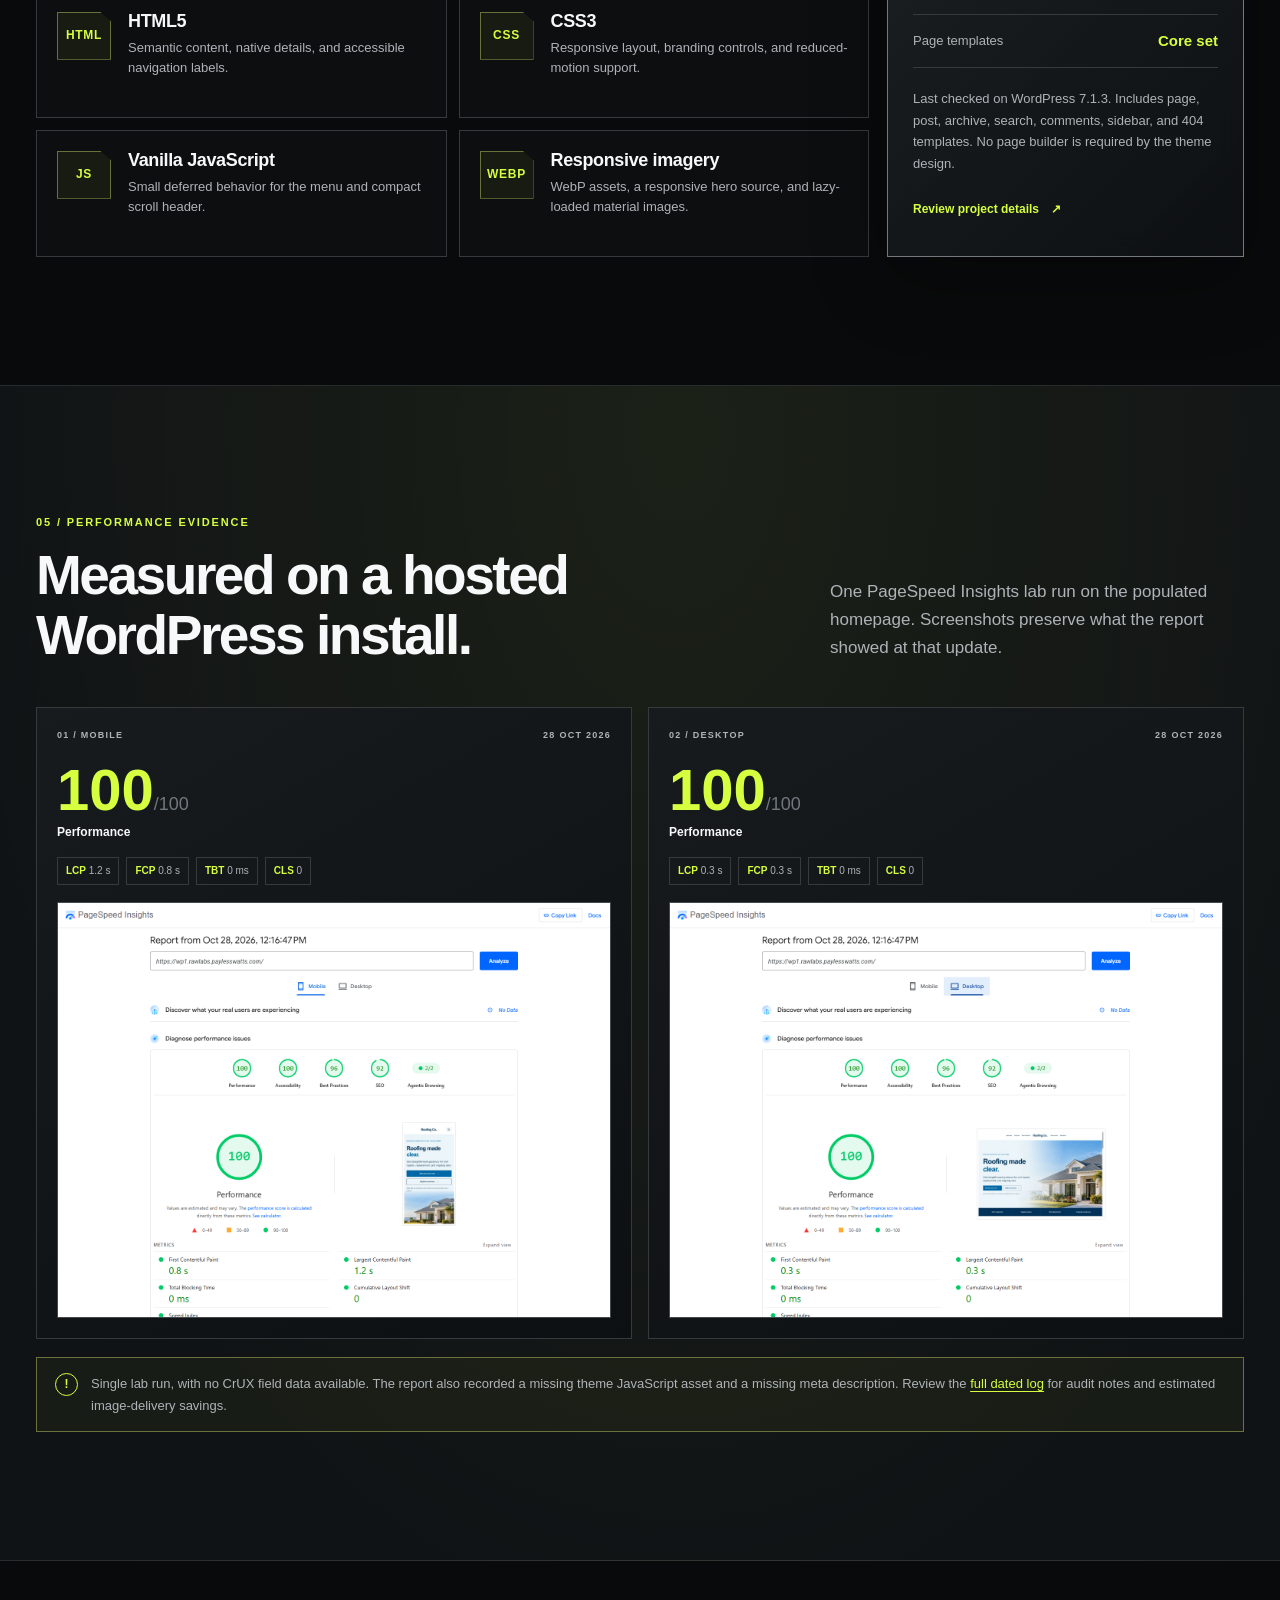
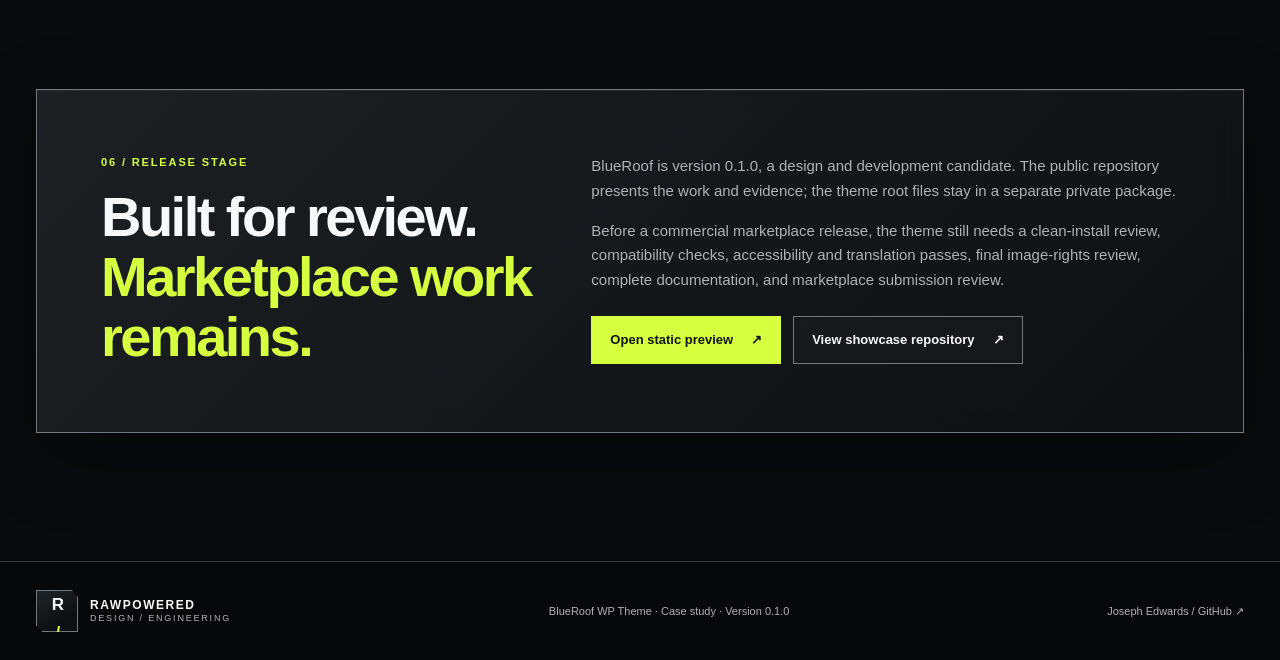
==== commit 010ba7cb: "Rebrand BlueRoof showcase as product case study" ====
--- a/index.html
+++ b/index.html
@@ -1,43 +1,157 @@
-﻿<!doctype html>
+<!doctype html>
 <html lang="en">
 <head>
   <meta charset="utf-8">
   <meta name="viewport" content="width=device-width, initial-scale=1">
-  <meta name="robots" content="index, follow">
-  <meta name="description" content="Static preview of the BlueRoof WP Theme, a generic roofing website design.">
-  <meta name="theme-color" content="#07355c">
-  <title>BlueRoof WP Theme | Roofing website preview</title>
+  <meta name="description" content="BlueRoof is a custom WordPress theme for roofing businesses. Review the live demo, responsive layouts, technical stack, and PageSpeed evidence.">
+  <meta name="theme-color" content="#090A0B">
+  <title>BlueRoof WP Theme | Web product case study</title>
   <link rel="canonical" href="https://rawpowered.github.io/BlueRoof-WP-Theme-Showcase/">
-  <meta property="og:title" content="BlueRoof WP Theme">
-  <meta property="og:description" content="A responsive WordPress theme concept for roofing contractors.">
-  <link rel="icon" href="favicon.svg" type="image/svg+xml">
-  <link rel="stylesheet" href="assets/style.css">
-  <script src="assets/site.js" defer></script>
+  <meta property="og:title" content="BlueRoof WP Theme | Web product case study">
+  <meta property="og:description" content="A roofing business theme concept with responsive layouts and dated performance evidence.">
+  <meta property="og:type" content="website">
+  <meta property="og:image" content="https://rawpowered.github.io/BlueRoof-WP-Theme-Showcase/screenshots/desktop.png">
+  <meta property="og:image:alt" content="BlueRoof roofing homepage preview on desktop">
+  <meta property="og:url" content="https://rawpowered.github.io/BlueRoof-WP-Theme-Showcase/">
+  <meta name="twitter:card" content="summary_large_image">
+  <link rel="icon" href="assets/showcase-favicon.svg" type="image/svg+xml">
+  <link rel="stylesheet" href="assets/showcase.css">
 </head>
 <body>
-<a class="skip-link" href="#main">Skip to content</a>
-<header class="site-header" id="site-header"><div class="header-inner wrap">
-  <button class="menu-toggle" type="button" aria-controls="site-navigation" aria-expanded="false" aria-label="Open navigation menu"><span class="menu-lines" aria-hidden="true"></span><span class="menu-label">Menu</span></button>
-  <nav class="nav-left" aria-label="Primary navigation"><ul class="nav-list"><li><a href="#approach">Approach</a></li><li><a href="#services">Services</a></li><li><a href="#materials">Roof materials</a></li></ul></nav>
-  <div class="site-brand"><a class="text-logo" href="index.html" aria-label="BlueRoof home">BlueRoof<span>.</span></a></div>
-  <nav class="nav-right" aria-label="Secondary navigation"><ul class="nav-list"><li><a href="#process">Our process</a></li><li><a href="#questions">Questions</a></li></ul></nav>
-  <a class="header-cta button" href="contact.html">Request an estimate <span aria-hidden="true">↗</span></a>
-  <div class="mobile-panel" id="site-navigation" hidden><ul class="mobile-links"><li><a href="#approach">Approach</a></li><li><a href="#services">Services</a></li><li><a href="#materials">Roof materials</a></li><li><a href="#process">Our process</a></li><li><a href="#questions">Questions</a></li><li><a href="contact.html">Request an estimate</a></li></ul></div>
-</div></header>
-<main id="main">
-<section class="rb-hero">
-  <div class="rb-hero-media"><picture><source srcset="assets/roofing-hero-960.webp 960w, assets/roofing-hero-1600.webp 1600w" sizes="(max-width: 680px) 100vw, 70vw" type="image/webp"><img src="assets/roofing-hero-1600.webp" width="1600" height="901" alt="Contemporary home with a well-maintained architectural roof" loading="eager" fetchpriority="high" decoding="async"></picture></div>
-  <div class="rb-hero-inner wrap"><div class="rb-hero-copy"><span class="eyebrow">ROOFING SERVICES FOR REAL HOMES</span><h1>Roofing made <span>clear.</span></h1><p class="rb-hero-lead">Repair, replace, or maintain your roof with a plan that fits your home.</p><div class="rb-actions"><a class="button" href="contact.html">Request an estimate <span aria-hidden="true">↗</span></a><a class="button button-ghost" href="#services">Explore services <span aria-hidden="true">↓</span></a></div><p class="rb-hero-note">Start with a roof inspection and a clear conversation.</p></div></div>
-</section>
-<div class="rb-proof"><div class="wrap rb-proof-inner"><span>Roof inspections</span><span>Targeted repairs</span><span>Roof replacement</span><span>Ongoing care</span></div></div>
-<section class="rb-section wrap" id="approach"><div class="rb-section-head"><div><span class="eyebrow">A BETTER STARTING POINT</span><h2>Know your roof.<br><span>Know your options.</span></h2></div><p>Every roof has its own history. A thoughtful inspection helps identify the condition, the material, and the work that makes sense next.</p></div><div class="rb-intro-grid"><article class="rb-intro-card"><span class="rb-card-number">01 / SEE THE CONDITION</span><h3>Start with the facts.</h3><p>Look at the roof surface, flashing, drainage, and visible wear before deciding what it needs.</p></article><article class="rb-intro-card"><span class="rb-card-number">02 / UNDERSTAND THE CHOICE</span><h3>Compare the paths.</h3><p>Review repair, maintenance, and replacement options in plain language.</p></article><article class="rb-intro-card"><span class="rb-card-number">03 / PLAN THE WORK</span><h3>Move with confidence.</h3><p>Get a scope of work that reflects the roof, the property, and your priorities.</p></article></div></section>
-<section class="rb-section rb-services" id="services"><div class="wrap"><div class="rb-section-head"><div><span class="eyebrow">SERVICES</span><h2>Roof work for<br><span>every stage.</span></h2></div><p>From the first inspection through ongoing care, choose the work your roof needs.</p></div><div class="rb-service-grid"><article class="rb-service-card"><span class="rb-service-icon" aria-hidden="true">⌕</span><h3>Inspections</h3><p>Understand roof condition and identify areas that need attention.</p></article><article class="rb-service-card"><span class="rb-service-icon" aria-hidden="true">◇</span><h3>Repairs</h3><p>Address localized damage, leaks, and worn components.</p></article><article class="rb-service-card"><span class="rb-service-icon" aria-hidden="true">⌂</span><h3>Replacement</h3><p>Plan a new roofing system when repair is no longer the right path.</p></article><article class="rb-service-card"><span class="rb-service-icon" aria-hidden="true">↻</span><h3>Maintenance</h3><p>Schedule routine care and keep roof records organized.</p></article></div></div></section>
-<section class="rb-section wrap" id="materials"><div class="rb-section-head"><div><span class="eyebrow">ROOF MATERIALS</span><h2>Built around<br><span>the roof you have.</span></h2></div><p>Asphalt shingle, tile, metal, and low-slope systems each need a material-specific approach.</p></div><div class="rb-material-grid"><figure class="rb-material-card"><img src="assets/roof-shingle.webp" width="480" height="400" alt="Architectural asphalt shingles" loading="lazy" decoding="async"><figcaption>Asphalt shingle</figcaption></figure><figure class="rb-material-card"><img src="assets/roof-clay.webp" width="480" height="400" alt="Clay roof tile" loading="lazy" decoding="async"><figcaption>Clay tile</figcaption></figure><figure class="rb-material-card"><img src="assets/roof-tile.webp" width="480" height="400" alt="Concrete roof tile" loading="lazy" decoding="async"><figcaption>Concrete tile</figcaption></figure><figure class="rb-material-card"><img src="assets/roof-metal.webp" width="480" height="400" alt="Standing seam metal roof" loading="lazy" decoding="async"><figcaption>Metal</figcaption></figure><figure class="rb-material-card"><img src="assets/roof-asphalt.webp" width="480" height="400" alt="Low-slope asphalt roof surface" loading="lazy" decoding="async"><figcaption>Low-slope</figcaption></figure></div></section>
-<section class="rb-section rb-process" id="process"><div class="wrap"><div class="rb-section-head"><div><span class="eyebrow">HOW THE WORK BEGINS</span><h2>Inspect. Explain.<br><span>Plan.</span></h2></div><p>A clear path from first contact to a recommended scope of work.</p></div><div class="rb-process-grid"><article><strong>01</strong><h3>Inspect the roof.</h3><p>Review the surface, details, and any concerns the property owner has noticed.</p></article><article><strong>02</strong><h3>Explain the findings.</h3><p>Show what needs attention and which options are worth considering.</p></article><article><strong>03</strong><h3>Plan the next step.</h3><p>Agree on a practical scope, schedule, and expectations before work begins.</p></article></div></div></section>
-<section class="rb-section wrap rb-faq" id="questions"><div><span class="eyebrow">COMMON QUESTIONS</span><h2>Good questions.<br>Clear answers.</h2></div><div><details><summary>How do I know if my roof needs repair or replacement?</summary><p>A professional inspection can identify the extent of damage, age-related wear, and whether repairs would address the underlying issue.</p></details><details><summary>Does roof material affect the plan?</summary><p>Yes. Shingle, tile, metal, and low-slope systems have different components and repair methods. The assessment should account for the material on your home.</p></details><details><summary>What should an estimate include?</summary><p>Ask for the proposed scope, materials, timing, preparation, and any conditions that could change the work after closer inspection.</p></details></div></section>
-<section class="rb-section rb-contact" id="contact"><div class="wrap rb-contact-inner"><div><span class="eyebrow">YOUR NEXT STEP</span><h2>Let's look at your roof.</h2><p>Start with a conversation about the roof you have and the work you are considering.</p></div><a class="button" href="contact.html">Request an estimate <span aria-hidden="true">↗</span></a></div></section>
+  <a class="skip-link" href="#main">Skip to content</a>
+  <header class="masthead">
+    <div class="masthead-inner">
+      <a class="brand-lockup" href="#top" aria-label="RawPowered BlueRoof case study home">
+        <span class="brand-glyph" aria-hidden="true">R<span>/</span></span>
+        <span><strong>RAWPOWERED</strong><small>WEB / PRODUCT</small></span>
+      </a>
+      <nav class="main-nav" aria-label="Case study navigation">
+        <a href="#overview">Overview</a>
+        <a href="#build">Build</a>
+        <a href="#evidence">Evidence</a>
+        <a href="#release">Release notes</a>
+      </nav>
+      <a class="nav-cta" href="https://wp1.rawlabs.paylesswatts.com/" target="_blank" rel="noopener">Open live demo <span aria-hidden="true">↗</span></a>
+      <details class="mobile-nav">
+        <summary aria-label="Open navigation"><span></span><span></span></summary>
+        <nav aria-label="Mobile navigation">
+          <a href="#overview">Overview</a><a href="#build">Build</a><a href="#evidence">Evidence</a><a href="#release">Release notes</a>
+          <a href="https://wp1.rawlabs.paylesswatts.com/" target="_blank" rel="noopener">Open live demo ↗</a>
+        </nav>
+      </details>
+    </div>
+  </header>
 
-</main>
-<footer class="site-footer"><div class="wrap footer-grid"><div><a class="footer-name" href="index.html">BlueRoof<span>.</span></a><p>Roofing services, clearly presented.</p></div><nav aria-label="Footer navigation"><ul class="footer-links"><li><a href="#services">Services</a></li><li><a href="#materials">Roof materials</a></li><li><a href="#questions">Questions</a></li></ul></nav><a class="back-top" href="#main">Back to top ↑</a></div><div class="wrap footer-bottom"><span>© 2026 BlueRoof WP Theme</span><span>Design preview by Joseph Edwards</span></div></footer>
+  <main id="main">
+    <section class="hero shell" id="top" aria-labelledby="page-title">
+      <div class="hero-copy">
+        <p class="eyebrow"><span class="status-dot"></span> WEB / WORDPRESS <span class="eyebrow-sep">/</span> THEME CASE STUDY</p>
+        <h1 id="page-title">BlueRoof<br><span>WP Theme</span></h1>
+        <p class="hero-lead">A clear, flexible site foundation for roofing businesses.</p>
+        <p class="hero-description">A custom WordPress theme concept shaped around the questions homeowners ask, with a focused service journey and responsive layouts for desktop and mobile.</p>
+        <div class="hero-actions">
+          <a class="button button-primary" href="https://wp1.rawlabs.paylesswatts.com/" target="_blank" rel="noopener">View hosted demo <span aria-hidden="true">↗</span></a>
+          <a class="button button-quiet" href="#evidence">Review performance <span aria-hidden="true">↓</span></a>
+        </div>
+        <div class="hero-meta"><span>VERSION <b>0.1.0</b></span><span>STATUS <b>REVIEW CANDIDATE</b></span><span>BUILT <b>2026</b></span></div>
+      </div>
+      <aside class="hero-proof glass-card" aria-label="BlueRoof theme screenshots and performance proof">
+        <div class="proof-heading"><div><span class="section-index">01 / THEME PREVIEW</span><h2>Roofing site, desktop to mobile.</h2></div><a href="demo.html">Open preview <span aria-hidden="true">↗</span></a></div>
+        <div class="hero-device-pair">
+          <a class="hero-desktop-shot" href="screenshots/desktop.png"><img src="screenshots/desktop.png" width="1440" height="900" alt="BlueRoof roofing homepage desktop screenshot with a clear estimate call to action" fetchpriority="high"></a>
+          <a class="hero-mobile-shot" href="screenshots/mobile.png"><img src="screenshots/mobile.png" width="390" height="844" alt="BlueRoof roofing homepage mobile screenshot with responsive menu and estimate action" fetchpriority="high"></a>
+        </div>
+        <div class="hero-proof-line"><span><i class="proof-led"></i> PAGESPEED · 28 OCT 2026</span><span><b>100</b> MOBILE <b>100</b> DESKTOP</span></div>
+        <div class="hero-report-links"><a href="performance/2026-10-28/screenshots/2026-10-28T12-23-CDT_pagespeed-mobile.png">Mobile score screenshot ↗</a><a href="performance/2026-10-28/screenshots/2026-10-28T12-24-CDT_pagespeed-desktop.png">Desktop score screenshot ↗</a></div>
+      </aside>
+      <div class="hero-signal-row" aria-label="Platform and content highlights">
+        <div class="signal"><b>WP</b><span>WordPress</span><small>6.6+ baseline</small></div>
+        <div class="signal"><b>PHP</b><span>Theme engine</span><small>8.0+ baseline</small></div>
+        <div class="signal"><b>5</b><span>Roof material visuals</span><small>Shingle to metal</small></div>
+        <div class="signal"><b>7</b><span>WebP image assets</span><small>Hosted demo</small></div>
+      </div>
+    </section>
+
+    <section class="section shell" id="overview">
+      <div class="section-heading">
+        <div><p class="section-index">02 / PRODUCT OVERVIEW</p><h2>Designed to make the next step clear.</h2></div>
+        <p>The page moves from the homeowner’s first question to service options, roof materials, a simple work process, answers, and a direct estimate path.</p>
+      </div>
+      <div class="preview-grid">
+        <article class="preview-panel glass-card">
+          <div class="panel-top"><span>DESKTOP / HOMEPAGE</span><span class="panel-dots" aria-hidden="true"><i></i><i></i><i></i></span></div>
+          <a href="performance/2026-10-28/screenshots/2026-10-28T12-26-CDT_demo-desktop.png"><img src="performance/2026-10-28/screenshots/2026-10-28T12-26-CDT_demo-desktop.png" width="1920" height="4920" alt="Full desktop capture of the hosted BlueRoof roofing homepage with all five roof material images loaded" loading="lazy"></a>
+          <div class="panel-caption"><span>Roofing Co. test homepage</span><a href="https://wp1.rawlabs.paylesswatts.com/" target="_blank" rel="noopener">Open site ↗</a></div>
+        </article>
+        <article class="preview-panel preview-mobile glass-card">
+          <div class="panel-top"><span>MOBILE / RESPONSIVE LAYOUT</span><span class="panel-dots" aria-hidden="true"><i></i><i></i><i></i></span></div>
+          <a href="performance/2026-10-28/screenshots/2026-10-28T12-27-CDT_demo-mobile.png"><img src="performance/2026-10-28/screenshots/2026-10-28T12-27-CDT_demo-mobile.png" width="390" height="6777" alt="Full mobile capture of the hosted BlueRoof roofing homepage showing its menu, services, material cards, process, questions, and call to action" loading="lazy"></a>
+          <div class="panel-caption"><span>390 px viewport</span><a href="performance/2026-10-28/README.md">Capture details ↗</a></div>
+        </article>
+      </div>
+    </section>
+
+    <section class="section section-alt" id="benefits">
+      <div class="shell">
+        <div class="section-heading">
+          <div><p class="section-index">03 / CUSTOMER VALUE</p><h2>A practical starting point for a roofing site.</h2></div>
+          <p>Clear sections, familiar actions, and room to make the design fit a local contractor’s business.</p>
+        </div>
+        <div class="benefit-grid">
+          <article class="benefit-card"><span class="card-number">01</span><h3>Guide the homeowner</h3><p>Organize inspection, repair, replacement, and maintenance information in a readable sequence.</p></article>
+          <article class="benefit-card"><span class="card-number">02</span><h3>Show the work clearly</h3><p>Use dedicated material visuals for asphalt shingles, clay tile, concrete tile, metal, and low-slope roofing.</p></article>
+          <article class="benefit-card"><span class="card-number">03</span><h3>Keep the next action visible</h3><p>Prominent estimate links and a responsive navigation system help visitors find their way through the page.</p></article>
+          <article class="benefit-card"><span class="card-number">04</span><h3>Adapt the brand</h3><p>Support a custom logo, adjustable logo sizing, a centered split menu, and a compact header on scroll.</p></article>
+        </div>
+      </div>
+    </section>
+
+    <section class="section shell" id="build">
+      <div class="section-heading">
+        <div><p class="section-index">04 / BUILD SHEET</p><h2>Theme capabilities and technology.</h2></div>
+        <p>The release is a custom classic WordPress theme. The client preview is kept separate from the private theme source package.</p>
+      </div>
+      <div class="build-layout">
+        <div class="stack-grid" aria-label="Technology stack">
+          <article class="stack-card"><span class="stack-icon">PHP</span><div><h3>PHP</h3><p>Theme templates, setup, and WordPress integration.</p></div></article>
+          <article class="stack-card"><span class="stack-icon">WP</span><div><h3>WordPress</h3><p>Classic theme structure, menus, Customizer, and homepage pattern.</p></div></article>
+          <article class="stack-card"><span class="stack-icon">HTML</span><div><h3>HTML5</h3><p>Semantic content, native details, and accessible navigation labels.</p></div></article>
+          <article class="stack-card"><span class="stack-icon">CSS</span><div><h3>CSS3</h3><p>Responsive layout, branding controls, and reduced-motion support.</p></div></article>
+          <article class="stack-card"><span class="stack-icon">JS</span><div><h3>Vanilla JavaScript</h3><p>Small deferred behavior for the menu and compact scroll header.</p></div></article>
+          <article class="stack-card"><span class="stack-icon">WEBP</span><div><h3>Responsive imagery</h3><p>WebP assets, a responsive hero source, and lazy-loaded material images.</p></div></article>
+        </div>
+        <aside class="requirements-card glass-card">
+          <p class="section-index">COMPATIBILITY BASELINE</p>
+          <div class="requirement"><span>WordPress</span><strong>6.6+</strong></div>
+          <div class="requirement"><span>PHP</span><strong>8.0+</strong></div>
+          <div class="requirement"><span>Page templates</span><strong>Core set</strong></div>
+          <p class="requirements-note">Last checked on WordPress 7.1.3. Includes page, post, archive, search, comments, sidebar, and 404 templates. No page builder is required by the theme design.</p>
+          <a class="text-action" href="https://github.com/RawPowered/BlueRoof-WP-Theme">Review project details <span aria-hidden="true">↗</span></a>
+        </aside>
+      </div>
+    </section>
+
+    <section class="section evidence-section" id="evidence">
+      <div class="shell">
+        <div class="section-heading">
+          <div><p class="section-index">05 / PERFORMANCE EVIDENCE</p><h2>Measured on a hosted WordPress install.</h2></div>
+          <p>One PageSpeed Insights lab run on the populated homepage. Screenshots preserve what the report showed at that update.</p>
+        </div>
+        <div class="score-grid">
+          <article class="score-card"><div class="score-top"><span>01 / MOBILE</span><span>28 OCT 2026</span></div><div class="score-value">100<span>/100</span></div><p>Performance</p><div class="metric-list"><span><b>LCP</b> 1.2 s</span><span><b>FCP</b> 0.8 s</span><span><b>TBT</b> 0 ms</span><span><b>CLS</b> 0</span></div><a href="performance/2026-10-28/screenshots/2026-10-28T12-23-CDT_pagespeed-mobile.png"><img src="performance/2026-10-28/screenshots/2026-10-28T12-23-CDT_pagespeed-mobile.png" width="1440" height="1080" alt="Timestamped mobile PageSpeed Insights screenshot, showing a Performance score of 100" loading="lazy"></a></article>
+          <article class="score-card"><div class="score-top"><span>02 / DESKTOP</span><span>28 OCT 2026</span></div><div class="score-value">100<span>/100</span></div><p>Performance</p><div class="metric-list"><span><b>LCP</b> 0.3 s</span><span><b>FCP</b> 0.3 s</span><span><b>TBT</b> 0 ms</span><span><b>CLS</b> 0</span></div><a href="performance/2026-10-28/screenshots/2026-10-28T12-24-CDT_pagespeed-desktop.png"><img src="performance/2026-10-28/screenshots/2026-10-28T12-24-CDT_pagespeed-desktop.png" width="1440" height="1080" alt="Timestamped desktop PageSpeed Insights screenshot, showing a Performance score of 100" loading="lazy"></a></article>
+        </div>
+        <div class="evidence-note"><span class="note-mark">!</span><p>Single lab run, with no CrUX field data available. The report also recorded a missing theme JavaScript asset and a missing meta description. Review the <a href="performance/2026-10-28/README.md">full dated log</a> for audit notes and estimated image-delivery savings.</p></div>
+      </div>
+    </section>
+
+    <section class="section shell" id="release">
+      <div class="release-panel glass-card">
+        <div><p class="section-index">06 / RELEASE STAGE</p><h2>Built for review.<br><span>Marketplace work remains.</span></h2></div>
+        <div class="release-copy"><p>BlueRoof is version 0.1.0, a design and development candidate. The public repository presents the work and evidence; the theme root files stay in a separate private package.</p><p>Before a commercial marketplace release, the theme still needs a clean-install review, compatibility checks, accessibility and translation passes, final image-rights review, complete documentation, and marketplace submission review.</p><div class="release-actions"><a class="button button-primary" href="demo.html">Open static preview <span aria-hidden="true">↗</span></a><a class="button button-outline" href="https://github.com/RawPowered/BlueRoof-WP-Theme-Showcase">View showcase repository <span aria-hidden="true">↗</span></a></div></div>
+      </div>
+    </section>
+  </main>
+  <footer class="site-footer"><div class="shell footer-inner"><a class="brand-lockup" href="#top"><span class="brand-glyph" aria-hidden="true">R<span>/</span></span><span><strong>RAWPOWERED</strong><small>DESIGN / ENGINEERING</small></span></a><p>BlueRoof WP Theme · Case study · Version 0.1.0</p><a href="https://github.com/RawPowered">Joseph Edwards / GitHub ↗</a></div></footer>
 </body>
 </html>
--- a/assets/showcase.css
+++ b/assets/showcase.css
@@ -0,0 +1,256 @@
+:root {
+  color-scheme: dark;
+  --bg: #090a0b;
+  --surface: #111417;
+  --surface-raised: #171a1d;
+  --surface-glass: rgb(24 28 31 / 82%);
+  --line: #373a3d;
+  --line-bright: #73787d;
+  --lime: #d5ff3f;
+  --text: #f7f8f9;
+  --muted: #aeb3b8;
+  --soft: #70777d;
+  --content: 1320px;
+  --font: "Aptos", "Segoe UI", Arial, sans-serif;
+  --heading: "Aptos Display", "Segoe UI", Arial, sans-serif;
+}
+
+*, *::before, *::after { box-sizing: border-box; }
+html { scroll-behavior: smooth; scroll-padding-top: 96px; }
+body {
+  min-width: 320px;
+  margin: 0;
+  color: var(--text);
+  background:
+    radial-gradient(ellipse at 84% 6%, rgb(43 61 56 / 18%), transparent 28rem),
+    linear-gradient(180deg, #0b0e11 0%, var(--bg) 58rem);
+  font: 400 17px/1.65 var(--font);
+  -webkit-font-smoothing: antialiased;
+}
+body::before {
+  position: fixed;
+  z-index: -1;
+  inset: 0;
+  content: "";
+  pointer-events: none;
+  opacity: .12;
+  background-image: linear-gradient(rgb(255 255 255 / 4%) 1px, transparent 1px), linear-gradient(90deg, rgb(255 255 255 / 4%) 1px, transparent 1px);
+  background-size: 46px 46px;
+  mask-image: linear-gradient(to bottom, black, transparent 68%);
+}
+img { display: block; max-width: 100%; height: auto; }
+a { color: inherit; text-decoration: none; }
+button, summary { font: inherit; }
+a:focus-visible, summary:focus-visible { outline: 3px solid var(--lime); outline-offset: 4px; }
+h1, h2, h3, p { margin-top: 0; }
+h1, h2, h3 { font-family: var(--heading); line-height: 1.08; letter-spacing: -.045em; }
+h1 { margin-bottom: 22px; font-size: clamp(54px, 7.2vw, 100px); font-weight: 800; }
+h2 { margin-bottom: 0; font-size: clamp(34px, 4.3vw, 58px); font-weight: 760; }
+h3 { margin-bottom: 12px; font-size: 24px; }
+p { color: var(--muted); }
+.shell { width: min(var(--content), calc(100% - 72px)); margin-inline: auto; }
+.skip-link { position: fixed; z-index: 1000; top: -80px; left: 20px; padding: 12px 16px; color: var(--bg); background: var(--lime); }
+.skip-link:focus { top: 20px; }
+
+.masthead { position: sticky; z-index: 100; top: 0; border-bottom: 1px solid rgb(115 120 125 / 24%); background: rgb(9 10 11 / 84%); backdrop-filter: blur(18px); }
+.masthead-inner { width: min(1440px, calc(100% - 56px)); min-height: 76px; margin-inline: auto; display: flex; align-items: center; justify-content: space-between; gap: 30px; }
+.brand-lockup { display: inline-flex; flex: 0 0 auto; align-items: center; gap: 12px; }
+.brand-glyph { display: grid; width: 42px; height: 42px; place-items: center; border: 1px solid var(--line-bright); background: linear-gradient(145deg, #202529, #0d1012 70%); clip-path: polygon(0 0, 85% 0, 100% 17%, 100% 100%, 15% 100%, 0 85%); color: var(--text); font-size: 17px; font-weight: 800; letter-spacing: -.1em; }
+.brand-glyph span { color: var(--lime); }
+.brand-lockup strong, .brand-lockup small { display: block; line-height: 1.25; }
+.brand-lockup strong { font-size: 12px; letter-spacing: .13em; }
+.brand-lockup small { color: var(--muted); font-size: 9px; letter-spacing: .2em; }
+.main-nav { display: flex; align-items: center; gap: clamp(18px, 3vw, 42px); margin-left: auto; }
+.main-nav a, .nav-cta { color: #d9dcde; font-size: 13px; font-weight: 650; }
+.main-nav a:hover, .site-footer a:hover { color: var(--lime); }
+.nav-cta { padding: 12px 17px; border: 1px solid #d5ff3f80; color: var(--lime); clip-path: polygon(0 0, calc(100% - 12px) 0, 100% 12px, 100% 100%, 0 100%); transition: background .2s, color .2s; }
+.nav-cta:hover { color: var(--bg); background: var(--lime); }
+.mobile-nav { display: none; }
+
+.hero { padding-top: clamp(58px, 8vw, 110px); display: grid; grid-template-columns: minmax(0, .84fr) minmax(470px, 1.16fr); align-items: center; gap: clamp(36px, 6vw, 88px); }
+.eyebrow, .section-index { color: var(--lime); font-size: 11px; font-weight: 800; letter-spacing: .17em; line-height: 1.5; }
+.eyebrow { display: flex; align-items: center; gap: 10px; margin-bottom: 25px; }
+.status-dot, .proof-led { display: inline-block; width: 7px; height: 7px; border-radius: 50%; background: var(--lime); box-shadow: 0 0 14px var(--lime); }
+.eyebrow-sep { color: var(--soft); }
+.hero h1 { max-width: 610px; }
+.hero h1 span { color: var(--lime); }
+.hero-lead { max-width: 560px; margin-bottom: 13px; color: #e9edef; font-size: clamp(21px, 2.15vw, 29px); line-height: 1.38; }
+.hero-description { max-width: 550px; margin-bottom: 28px; font-size: 16px; }
+.hero-actions, .release-actions { display: flex; flex-wrap: wrap; gap: 12px; }
+.button { min-height: 48px; padding: 12px 18px; display: inline-flex; align-items: center; justify-content: center; gap: 18px; border: 1px solid transparent; font-size: 13px; font-weight: 750; transition: transform .2s, background .2s, color .2s, border-color .2s; }
+.button:hover { transform: translateY(-2px); }
+.button-primary { color: #111407; background: var(--lime); }
+.button-primary:hover { background: #e3ff83; }
+.button-quiet, .button-outline { border-color: var(--line-bright); color: var(--text); background: rgb(255 255 255 / 2%); }
+.button-quiet:hover, .button-outline:hover { border-color: var(--lime); color: var(--lime); }
+.hero-meta { display: flex; flex-wrap: wrap; gap: 20px; margin-top: 34px; padding-top: 17px; border-top: 1px solid var(--line); }
+.hero-meta span { color: var(--soft); font-size: 9px; font-weight: 700; letter-spacing: .12em; }
+.hero-meta b { display: block; margin-top: 4px; color: #dce0e2; font-size: 11px; letter-spacing: .04em; }
+
+.glass-card { border: 1px solid var(--line-bright); background: linear-gradient(135deg, rgb(32 37 41 / 84%), var(--surface-glass) 48%, rgb(14 17 19 / 94%)); box-shadow: 0 22px 70px rgb(0 0 0 / 30%), inset 0 1px rgb(255 255 255 / 6%); backdrop-filter: blur(14px); }
+.hero-proof { position: relative; padding: 18px; }
+.hero-proof::before, .preview-panel::before { position: absolute; top: -1px; left: 18px; width: 118px; height: 3px; content: ""; background: var(--lime); box-shadow: 0 0 15px rgb(213 255 63 / 42%); }
+.proof-heading, .panel-top, .proof-caption, .panel-caption, .score-top { display: flex; align-items: center; justify-content: space-between; gap: 14px; }
+.proof-heading { margin-bottom: 13px; }
+.proof-heading .section-index { font-size: 9px; }
+.proof-heading h2 { margin-top: 6px; font-size: 21px; letter-spacing: -.02em; }
+.proof-heading>a, .panel-caption a, .text-action { color: var(--lime); font-size: 12px; font-weight: 700; }
+.hero-device-pair { display: grid; grid-template-columns: minmax(0,1fr) 136px; align-items: stretch; gap: 10px; }
+.hero-desktop-shot, .hero-mobile-shot { display: block; overflow: hidden; border: 1px solid #51575c; background: #e8f1f6; }
+.hero-desktop-shot img, .hero-mobile-shot img { width: 100%; height: 274px; object-fit: cover; object-position: top; }
+.hero-mobile-shot img { object-position: top center; }
+.hero-proof-line, .hero-report-links { display: flex; align-items: center; justify-content: space-between; gap: 12px; }
+.hero-proof-line { padding-top: 13px; color: var(--muted); font-size: 9px; font-weight: 750; letter-spacing: .1em; }
+.hero-proof-line span:first-child { display: flex; align-items: center; gap: 8px; }
+.hero-proof-line b { color: var(--lime); font-size: 13px; }
+.hero-report-links { margin-top: 10px; padding-top: 9px; border-top: 1px solid var(--line); }
+.hero-report-links a { color: #d4d9dc; font-size: 10px; }
+.hero-report-links a:hover { color: var(--lime); }
+.proof-led { width: 6px; height: 6px; }
+.hero-signal-row { grid-column: 1 / -1; display: grid; grid-template-columns: repeat(4,1fr); margin-top: 5px; border-block: 1px solid var(--line); }
+.signal { min-height: 112px; padding: 18px 22px; display: grid; grid-template-columns: auto 1fr; align-content: center; align-items: center; column-gap: 13px; border-right: 1px solid var(--line); }
+.signal:last-child { border-right: 0; }
+.signal b { grid-row: span 2; color: var(--lime); font-family: var(--heading); font-size: 38px; line-height: 1; }
+.signal span { color: var(--text); font-size: 13px; font-weight: 700; }
+.signal small { color: var(--soft); font-size: 11px; }
+
+.section { padding-block: clamp(80px, 10vw, 140px); }
+.section-heading { display: grid; grid-template-columns: 1fr minmax(280px, .56fr); align-items: end; gap: 55px; margin-bottom: 42px; }
+.section-heading .section-index { margin-bottom: 16px; }
+.section-heading h2 { max-width: 790px; }
+.section-heading>p { max-width: 520px; margin: 0 0 3px; }
+.preview-grid { display: grid; grid-template-columns: minmax(0, 1.42fr) minmax(300px, .58fr); align-items: start; gap: 20px; }
+.preview-panel { position: relative; overflow: hidden; padding: 12px; }
+.panel-top { min-height: 32px; padding: 1px 4px 11px; color: var(--muted); font-size: 9px; font-weight: 750; letter-spacing: .13em; }
+.panel-dots { display: flex; gap: 5px; }
+.panel-dots i { width: 5px; height: 5px; border: 1px solid var(--soft); border-radius: 50%; }
+.preview-panel>a { display: block; overflow: hidden; border: 1px solid #464c51; background: #edf4f8; }
+.preview-panel>a img { width: 100%; height: auto; transition: transform .45s; }
+.preview-panel>a:hover img { transform: scale(1.015); }
+.preview-mobile>a img { max-height: 680px; object-fit: cover; object-position: top; }
+.panel-caption { padding: 13px 4px 1px; color: #d6dadd; font-size: 12px; }
+
+.section-alt { border-block: 1px solid rgb(115 120 125 / 20%); background: linear-gradient(180deg, rgb(23 26 29 / 72%), rgb(16 19 21 / 78%)); }
+.benefit-grid { display: grid; grid-template-columns: repeat(4,1fr); gap: 14px; }
+.benefit-card { min-height: 240px; padding: 25px; border: 1px solid var(--line); background: linear-gradient(150deg, rgb(255 255 255 / 4%), rgb(255 255 255 / 1%)); }
+.card-number { display: block; margin-bottom: 45px; color: var(--lime); font-family: var(--heading); font-size: 16px; font-weight: 800; }
+.benefit-card h3 { font-size: 22px; }
+.benefit-card p { margin: 0; font-size: 14px; }
+
+.build-layout { display: grid; grid-template-columns: minmax(0,1.4fr) minmax(280px,.6fr); gap: 18px; }
+.stack-grid { display: grid; grid-template-columns: repeat(2,1fr); gap: 12px; }
+.stack-card { min-height: 127px; padding: 20px; display: flex; align-items: flex-start; gap: 17px; border: 1px solid var(--line); background: rgb(255 255 255 / 2%); }
+.stack-icon { width: 54px; min-width: 54px; height: 48px; display: grid; place-items: center; border: 1px solid #68703c; color: var(--lime); background: rgb(213 255 63 / 5%); font-size: 12px; font-weight: 800; letter-spacing: .06em; clip-path: polygon(0 0, 80% 0, 100% 20%, 100% 100%, 0 100%); }
+.stack-card h3 { margin: 0 0 7px; font-size: 18px; letter-spacing: -.02em; }
+.stack-card p { margin: 0; font-size: 13px; line-height: 1.55; }
+.requirements-card { padding: 25px; }
+.requirements-card .section-index { margin-bottom: 16px; font-size: 9px; }
+.requirement { padding-block: 14px; display: flex; align-items: center; justify-content: space-between; border-bottom: 1px solid var(--line); color: var(--muted); font-size: 13px; }
+.requirement strong { color: var(--lime); font-size: 15px; }
+.requirements-note { margin: 20px 0; font-size: 13px; }
+.text-action { display: inline-flex; gap: 12px; }
+
+.evidence-section { border-block: 1px solid rgb(115 120 125 / 24%); background: radial-gradient(ellipse at 53% 4%, rgb(213 255 63 / 6%), transparent 46rem), #101315; }
+.score-grid { display: grid; grid-template-columns: repeat(2,1fr); gap: 16px; }
+.score-card { min-width: 0; padding: 20px; border: 1px solid var(--line); background: linear-gradient(150deg, #171b1e, #0d1012); }
+.score-top { color: var(--muted); font-size: 9px; font-weight: 750; letter-spacing: .14em; }
+.score-value { margin-top: 18px; color: var(--lime); font-family: var(--heading); font-size: 58px; font-weight: 780; line-height: 1; }
+.score-value span { color: var(--soft); font-size: 18px; font-weight: 500; }
+.score-card>p { margin: 4px 0 14px; color: var(--text); font-size: 12px; font-weight: 700; }
+.metric-list { display: flex; flex-wrap: wrap; gap: 7px; margin-bottom: 17px; }
+.metric-list span { padding: 5px 8px; border: 1px solid var(--line); color: var(--muted); font-size: 10px; }
+.metric-list b { color: var(--lime); }
+.score-card>a { display: block; overflow: hidden; border: 1px solid #44494e; background: #fff; }
+.score-card>a img { width: 100%; height: auto; }
+.evidence-note { margin-top: 18px; padding: 15px 18px; display: flex; align-items: flex-start; gap: 13px; border: 1px solid #69723c; background: rgb(213 255 63 / 4%); }
+.evidence-note p { margin: 0; font-size: 13px; }
+.evidence-note a { color: var(--lime); text-decoration: underline; text-underline-offset: 3px; }
+.note-mark { display: grid; width: 23px; min-width: 23px; height: 23px; place-items: center; border: 1px solid var(--lime); border-radius: 50%; color: var(--lime); font-size: 12px; font-weight: 800; }
+
+.release-panel { padding: clamp(26px, 5vw, 65px); display: grid; grid-template-columns: .85fr 1.15fr; gap: 56px; }
+.release-panel .section-index { margin-bottom: 16px; }
+.release-panel h2 { font-size: clamp(34px, 4.4vw, 56px); }
+.release-panel h2 span { color: var(--lime); }
+.release-copy p { font-size: 15px; }
+.release-actions { margin-top: 23px; }
+.site-footer { padding-block: 28px; border-top: 1px solid var(--line); background: #070809; }
+.footer-inner { display: flex; align-items: center; justify-content: space-between; gap: 20px; }
+.footer-inner p, .footer-inner>a:last-child { margin: 0; color: var(--muted); font-size: 11px; }
+
+@media (max-width: 980px) {
+  .shell { width: min(var(--content), calc(100% - 48px)); }
+  .masthead-inner { width: calc(100% - 40px); gap: 16px; }
+  .main-nav { gap: 17px; }
+  .main-nav a { font-size: 12px; }
+  .hero { grid-template-columns: minmax(0,.8fr) minmax(400px,1.2fr); gap: 28px; }
+  .hero-meta { gap: 12px; }
+  .benefit-grid { grid-template-columns: repeat(2,1fr); }
+  .build-layout { grid-template-columns: 1fr; }
+  .requirements-card { display: grid; grid-template-columns: 1fr 1fr; gap: 0 22px; }
+  .requirements-card .section-index, .requirements-note, .text-action { grid-column: 1 / -1; }
+  .requirements-card .section-index { margin-bottom: 10px; }
+  .requirement { padding-block: 8px; }
+}
+@media (max-width: 720px) {
+  html { scroll-padding-top: 78px; }
+  body { font-size: 16px; }
+  .shell { width: calc(100% - 36px); }
+  .masthead-inner { min-height: 66px; width: calc(100% - 32px); }
+  .brand-glyph { width: 37px; height: 37px; }
+  .brand-lockup { gap: 9px; }
+  .brand-lockup strong { font-size: 11px; }
+  .brand-lockup small { font-size: 8px; }
+  .main-nav, .masthead>.masthead-inner>.nav-cta { display: none; }
+  .mobile-nav { position: relative; display: block; margin-left: auto; }
+  .mobile-nav summary { width: 43px; height: 40px; display: grid; align-content: center; justify-items: center; gap: 5px; border: 1px solid var(--line-bright); cursor: pointer; list-style: none; }
+  .mobile-nav summary::-webkit-details-marker { display: none; }
+  .mobile-nav summary span { width: 17px; height: 1px; background: var(--lime); }
+  .mobile-nav nav { position: absolute; top: calc(100% + 12px); right: 0; width: min(280px, calc(100vw - 32px)); padding: 10px; border: 1px solid var(--line-bright); background: #101315f5; box-shadow: 0 20px 40px #0009; backdrop-filter: blur(18px); }
+  .mobile-nav nav a { display: block; padding: 12px; border-bottom: 1px solid var(--line); color: #e7e9eb; font-size: 14px; }
+  .mobile-nav nav a:last-child { border-bottom: 0; color: var(--lime); }
+  .hero { padding-top: 54px; grid-template-columns: 1fr; gap: 30px; }
+  .hero h1 { font-size: clamp(54px, 14vw, 82px); }
+  .hero-lead { font-size: 22px; }
+  .hero-description { font-size: 15px; }
+  .hero-actions { display: grid; grid-template-columns: 1fr; }
+  .button { width: 100%; }
+  .hero-meta { justify-content: space-between; }
+  .hero-proof { padding: 13px; }
+  .proof-heading h2 { font-size: 18px; }
+  .hero-device-pair { grid-template-columns: minmax(0,1fr) 108px; gap: 8px; }
+  .hero-desktop-shot img, .hero-mobile-shot img { height: 220px; }
+  .hero-proof-line { font-size: 8px; }
+  .hero-proof-line b { font-size: 11px; }
+  .hero-report-links a { font-size: 9px; }
+  .hero-signal-row { grid-template-columns: repeat(2,1fr); }
+  .signal { min-height: 88px; padding: 12px; border-bottom: 1px solid var(--line); }
+  .signal:nth-child(2) { border-right: 0; }
+  .signal:nth-child(n+3) { border-bottom: 0; }
+  .signal b { font-size: 32px; }
+  .signal span { font-size: 12px; }
+  .signal small { font-size: 10px; }
+  .section { padding-block: 75px; }
+  .section-heading { grid-template-columns: 1fr; gap: 17px; margin-bottom: 26px; }
+  .section-heading h2 { font-size: clamp(34px, 9vw, 47px); }
+  .section-heading>p { font-size: 15px; }
+  .preview-grid, .score-grid { grid-template-columns: 1fr; }
+  .preview-mobile>a img { max-height: 570px; }
+  .benefit-grid { grid-template-columns: 1fr; }
+  .benefit-card { min-height: 0; }
+  .card-number { margin-bottom: 20px; }
+  .stack-grid { grid-template-columns: 1fr; }
+  .stack-card { min-height: 0; }
+  .requirements-card { display: block; }
+  .requirements-card .section-index { margin-bottom: 10px; }
+  .requirements-note, .text-action { display: block; }
+  .score-card { padding: 14px; }
+  .release-panel { grid-template-columns: 1fr; gap: 25px; }
+  .release-panel h2 { font-size: clamp(34px, 9vw, 48px); }
+  .release-actions { display: grid; }
+  .footer-inner { align-items: flex-start; flex-direction: column; }
+  .footer-inner p { order: 1; }
+}
+@media (prefers-reduced-motion: reduce) {
+  html { scroll-behavior: auto; }
+  *, *::before, *::after { transition: none !important; }
+}
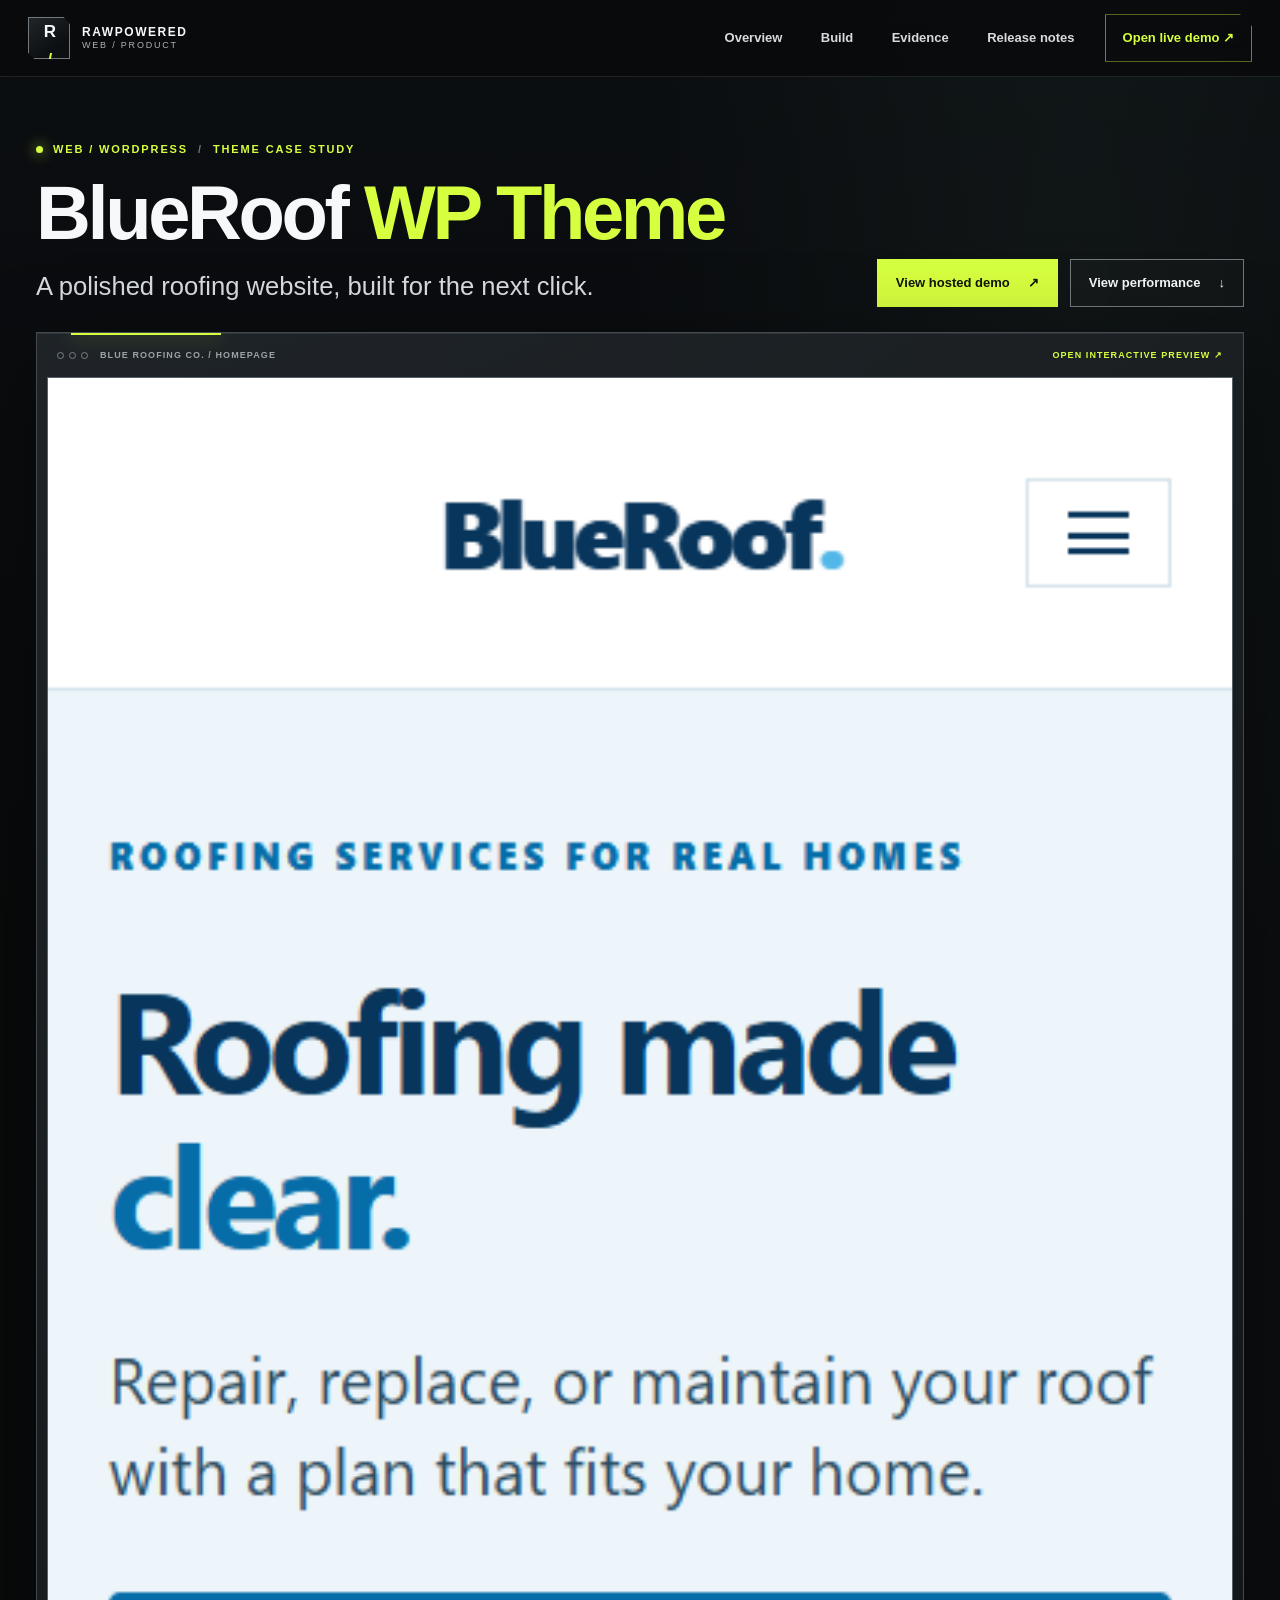
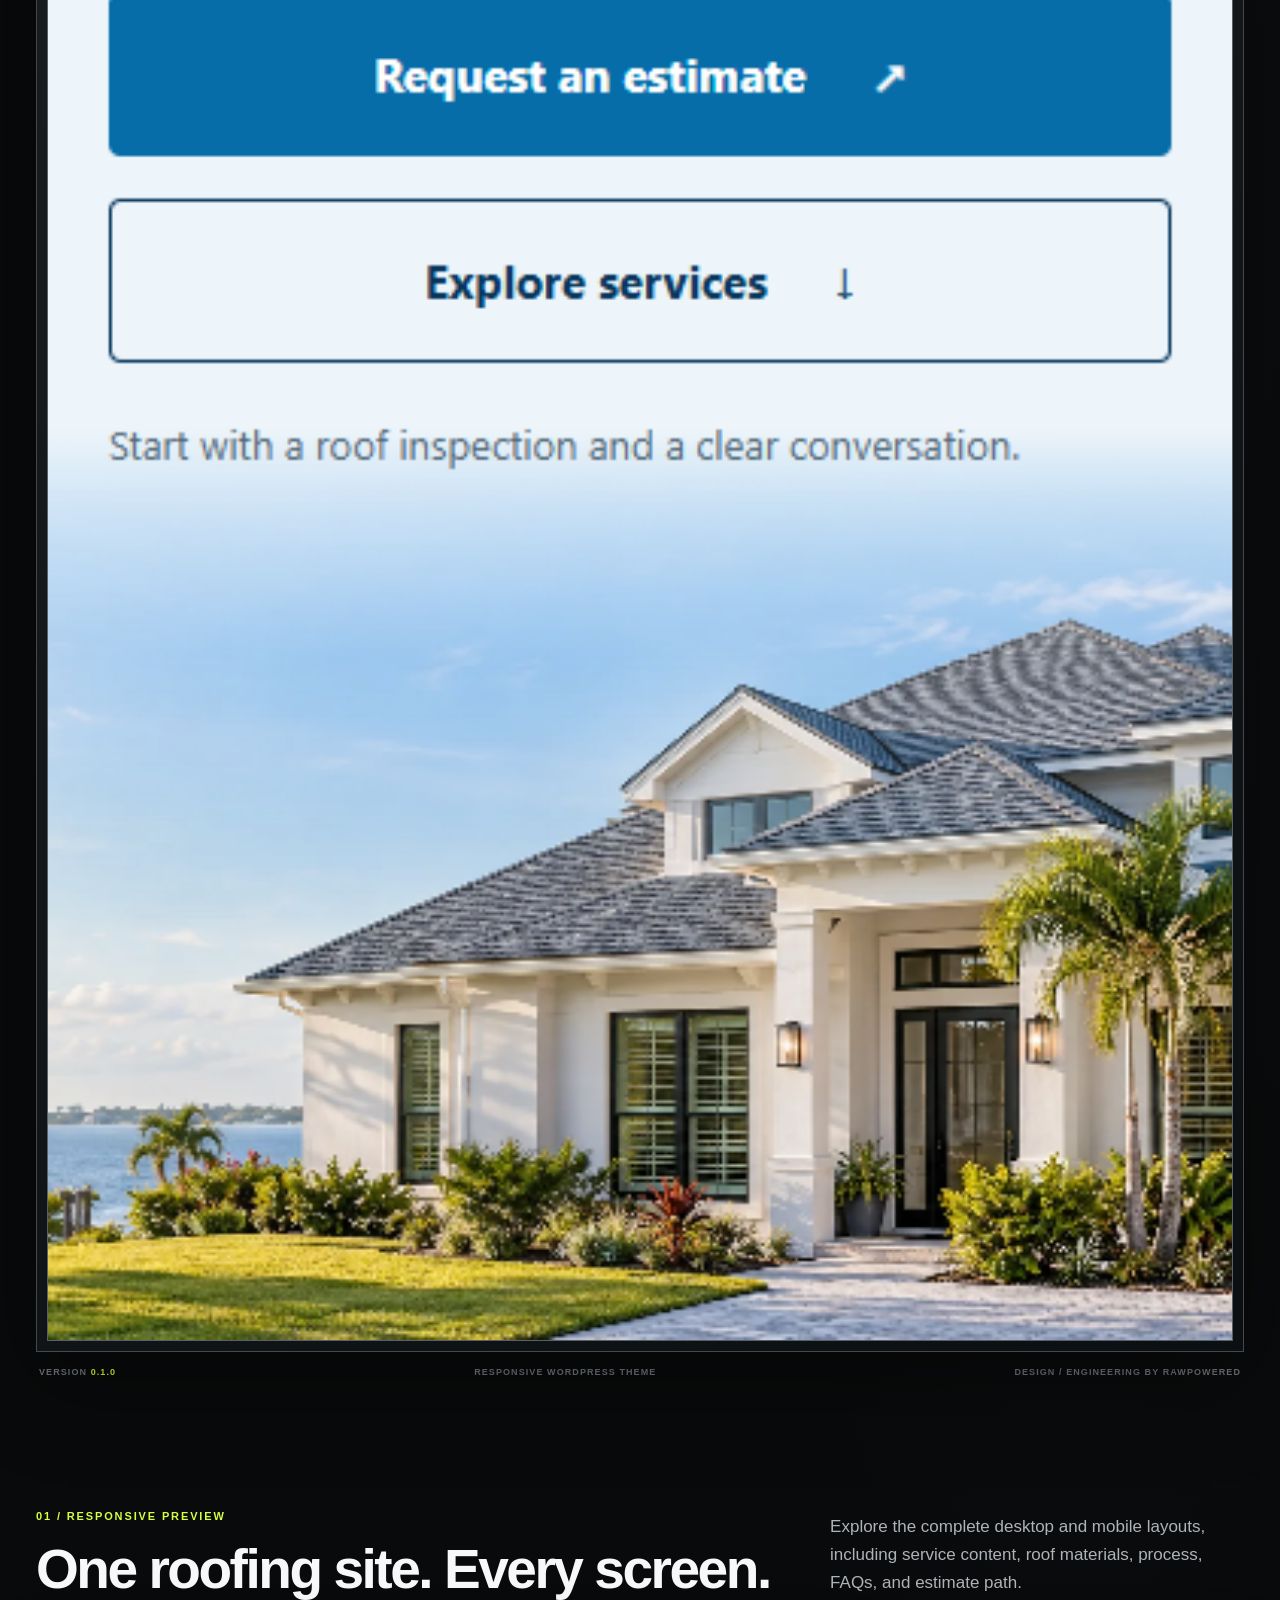
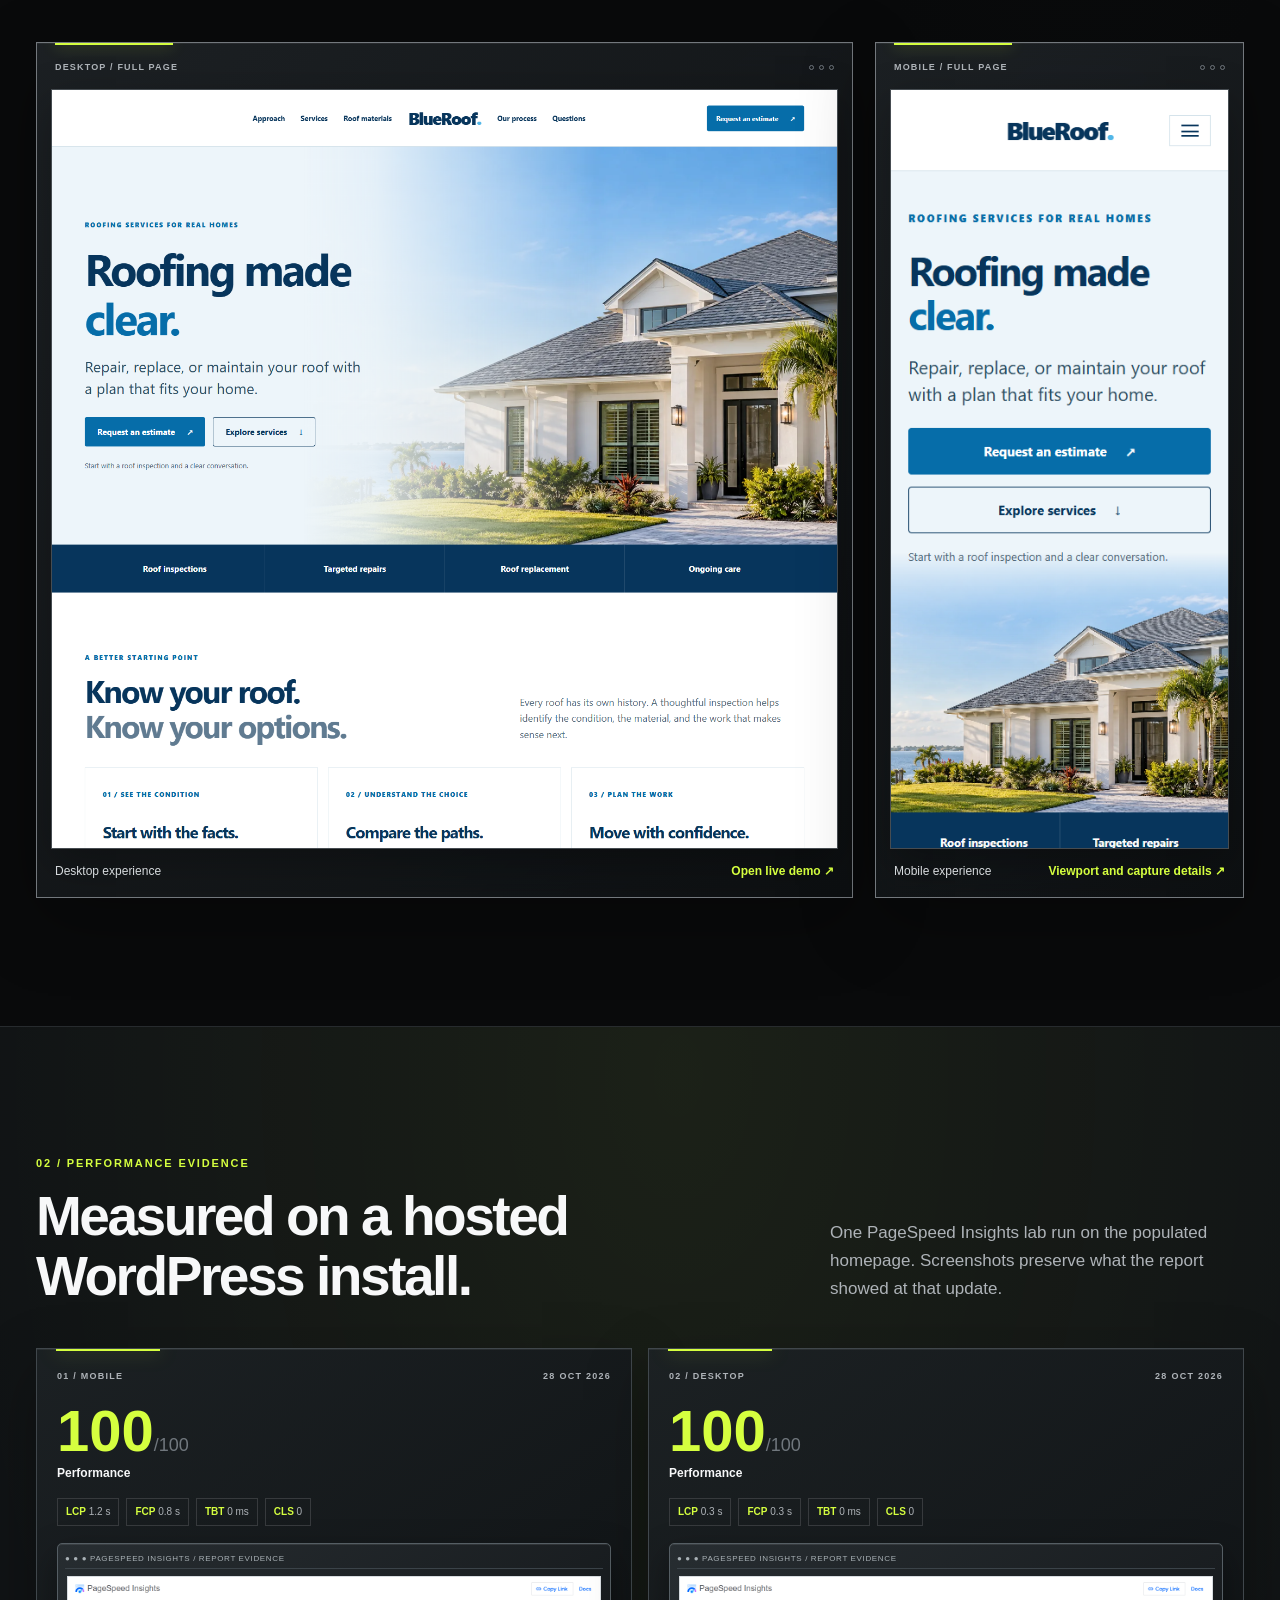
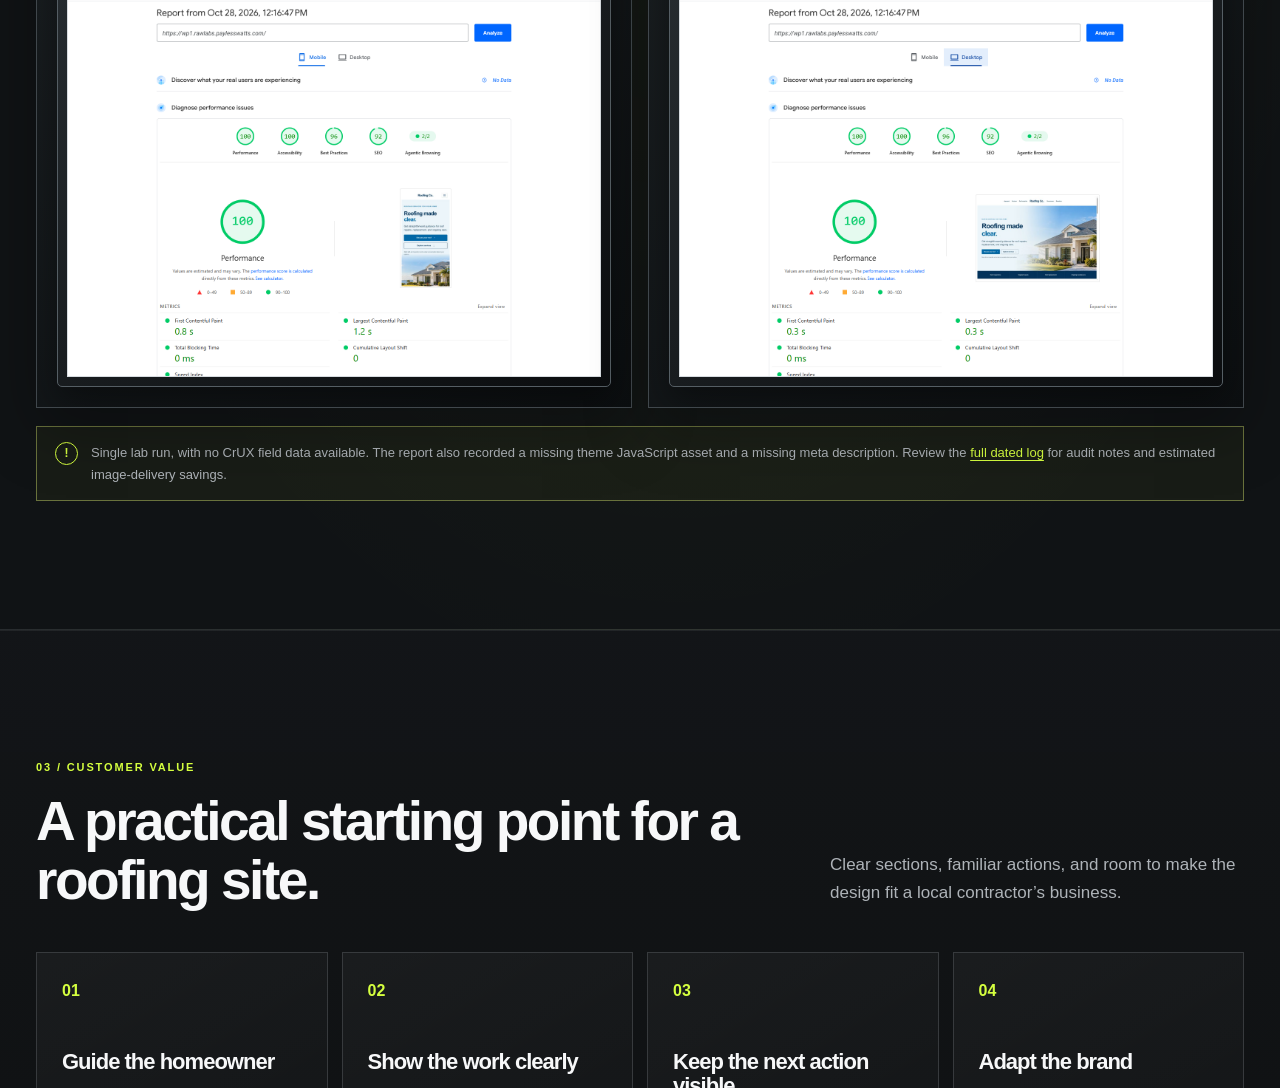
==== commit 84f9eaed: "Lead BlueRoof showcase with responsive previews" ====
--- a/index.html
+++ b/index.html
@@ -44,50 +44,56 @@
 
   <main id="main">
     <section class="hero shell" id="top" aria-labelledby="page-title">
-      <div class="hero-copy">
-        <p class="eyebrow"><span class="status-dot"></span> WEB / WORDPRESS <span class="eyebrow-sep">/</span> THEME CASE STUDY</p>
-        <h1 id="page-title">BlueRoof<br><span>WP Theme</span></h1>
-        <p class="hero-lead">A clear, flexible site foundation for roofing businesses.</p>
-        <p class="hero-description">A custom WordPress theme concept shaped around the questions homeowners ask, with a focused service journey and responsive layouts for desktop and mobile.</p>
+      <div class="hero-heading">
+        <div class="hero-copy">
+          <p class="eyebrow"><span class="status-dot"></span> WEB / WORDPRESS <span class="eyebrow-sep">/</span> THEME CASE STUDY</p>
+          <h1 id="page-title">BlueRoof <span>WP Theme</span></h1>
+          <p class="hero-lead">A polished roofing website, built for the next click.</p>
+        </div>
         <div class="hero-actions">
           <a class="button button-primary" href="https://wp1.rawlabs.paylesswatts.com/" target="_blank" rel="noopener">View hosted demo <span aria-hidden="true">↗</span></a>
-          <a class="button button-quiet" href="#evidence">Review performance <span aria-hidden="true">↓</span></a>
+          <a class="button button-quiet" href="#evidence">View performance <span aria-hidden="true">↓</span></a>
         </div>
-        <div class="hero-meta"><span>VERSION <b>0.1.0</b></span><span>STATUS <b>REVIEW CANDIDATE</b></span><span>BUILT <b>2026</b></span></div>
       </div>
-      <aside class="hero-proof glass-card" aria-label="BlueRoof theme screenshots and performance proof">
-        <div class="proof-heading"><div><span class="section-index">01 / THEME PREVIEW</span><h2>Roofing site, desktop to mobile.</h2></div><a href="demo.html">Open preview <span aria-hidden="true">↗</span></a></div>
-        <div class="hero-device-pair">
-          <a class="hero-desktop-shot" href="screenshots/desktop.png"><img src="screenshots/desktop.png" width="1440" height="900" alt="BlueRoof roofing homepage desktop screenshot with a clear estimate call to action" fetchpriority="high"></a>
-          <a class="hero-mobile-shot" href="screenshots/mobile.png"><img src="screenshots/mobile.png" width="390" height="844" alt="BlueRoof roofing homepage mobile screenshot with responsive menu and estimate action" fetchpriority="high"></a>
-        </div>
-        <div class="hero-proof-line"><span><i class="proof-led"></i> PAGESPEED · 28 OCT 2026</span><span><b>100</b> MOBILE <b>100</b> DESKTOP</span></div>
-        <div class="hero-report-links"><a href="performance/2026-10-28/screenshots/2026-10-28T12-23-CDT_pagespeed-mobile.png">Mobile score screenshot ↗</a><a href="performance/2026-10-28/screenshots/2026-10-28T12-24-CDT_pagespeed-desktop.png">Desktop score screenshot ↗</a></div>
-      </aside>
-      <div class="hero-signal-row" aria-label="Platform and content highlights">
-        <div class="signal"><b>WP</b><span>WordPress</span><small>6.6+ baseline</small></div>
-        <div class="signal"><b>PHP</b><span>Theme engine</span><small>8.0+ baseline</small></div>
-        <div class="signal"><b>5</b><span>Roof material visuals</span><small>Shingle to metal</small></div>
-        <div class="signal"><b>7</b><span>WebP image assets</span><small>Hosted demo</small></div>
+      <div class="hero-site-preview">
+        <div class="preview-browser-bar"><span class="browser-dots" aria-hidden="true"><i></i><i></i><i></i></span><span>BLUE ROOFING CO. / HOMEPAGE</span><a href="demo.html">OPEN INTERACTIVE PREVIEW ↗</a></div>
+        <a class="hero-fold-shot" href="screenshots/desktop.png" aria-label="Open the BlueRoof desktop first-screen screenshot">
+          <picture><source media="(max-width: 720px)" srcset="screenshots/mobile.png"><img src="screenshots/desktop.png" width="1440" height="900" alt="First screen of the BlueRoof roofing homepage with a sunny home, roof, estimate button, and service links" fetchpriority="high"></picture>
+        </a>
       </div>
+      <div class="hero-underbar"><span>VERSION <b>0.1.0</b></span><span>RESPONSIVE WORDPRESS THEME</span><span>DESIGN / ENGINEERING BY RAWPOWERED</span></div>
     </section>
 
     <section class="section shell" id="overview">
       <div class="section-heading">
-        <div><p class="section-index">02 / PRODUCT OVERVIEW</p><h2>Designed to make the next step clear.</h2></div>
-        <p>The page moves from the homeowner’s first question to service options, roof materials, a simple work process, answers, and a direct estimate path.</p>
+        <div><p class="section-index">01 / RESPONSIVE PREVIEW</p><h2>One roofing site. Every screen.</h2></div>
+        <p>Explore the complete desktop and mobile layouts, including service content, roof materials, process, FAQs, and estimate path.</p>
       </div>
       <div class="preview-grid">
         <article class="preview-panel glass-card">
-          <div class="panel-top"><span>DESKTOP / HOMEPAGE</span><span class="panel-dots" aria-hidden="true"><i></i><i></i><i></i></span></div>
-          <a href="performance/2026-10-28/screenshots/2026-10-28T12-26-CDT_demo-desktop.png"><img src="performance/2026-10-28/screenshots/2026-10-28T12-26-CDT_demo-desktop.png" width="1920" height="4920" alt="Full desktop capture of the hosted BlueRoof roofing homepage with all five roof material images loaded" loading="lazy"></a>
-          <div class="panel-caption"><span>Roofing Co. test homepage</span><a href="https://wp1.rawlabs.paylesswatts.com/" target="_blank" rel="noopener">Open site ↗</a></div>
+          <div class="panel-top"><span>DESKTOP / FULL PAGE</span><span class="panel-dots" aria-hidden="true"><i></i><i></i><i></i></span></div>
+          <a href="screenshots/full-desktop.png"><img src="screenshots/full-desktop.png" width="1440" height="4873" alt="Full-page desktop view of the responsive BlueRoof roofing website" loading="lazy"></a>
+          <div class="panel-caption"><span>Desktop experience</span><a href="https://wp1.rawlabs.paylesswatts.com/" target="_blank" rel="noopener">Open live demo ↗</a></div>
         </article>
         <article class="preview-panel preview-mobile glass-card">
-          <div class="panel-top"><span>MOBILE / RESPONSIVE LAYOUT</span><span class="panel-dots" aria-hidden="true"><i></i><i></i><i></i></span></div>
-          <a href="performance/2026-10-28/screenshots/2026-10-28T12-27-CDT_demo-mobile.png"><img src="performance/2026-10-28/screenshots/2026-10-28T12-27-CDT_demo-mobile.png" width="390" height="6777" alt="Full mobile capture of the hosted BlueRoof roofing homepage showing its menu, services, material cards, process, questions, and call to action" loading="lazy"></a>
-          <div class="panel-caption"><span>390 px viewport</span><a href="performance/2026-10-28/README.md">Capture details ↗</a></div>
+          <div class="panel-top"><span>MOBILE / FULL PAGE</span><span class="panel-dots" aria-hidden="true"><i></i><i></i><i></i></span></div>
+          <a href="screenshots/full-mobile.png"><img src="screenshots/full-mobile.png" width="390" height="6761" alt="Full-page mobile view of the responsive BlueRoof roofing website" loading="lazy"></a>
+          <div class="panel-caption"><span>Mobile experience</span><a href="performance/2026-10-28/README.md">Viewport and capture details ↗</a></div>
         </article>
+      </div>
+    </section>
+
+    <section class="section evidence-section" id="evidence">
+      <div class="shell">
+        <div class="section-heading">
+          <div><p class="section-index">02 / PERFORMANCE EVIDENCE</p><h2>Measured on a hosted WordPress install.</h2></div>
+          <p>One PageSpeed Insights lab run on the populated homepage. Screenshots preserve what the report showed at that update.</p>
+        </div>
+        <div class="score-grid">
+          <article class="score-card"><div class="score-top"><span>01 / MOBILE</span><span>28 OCT 2026</span></div><div class="score-value">100<span>/100</span></div><p>Performance</p><div class="metric-list"><span><b>LCP</b> 1.2 s</span><span><b>FCP</b> 0.8 s</span><span><b>TBT</b> 0 ms</span><span><b>CLS</b> 0</span></div><a href="performance/2026-10-28/screenshots/2026-10-28T12-23-CDT_pagespeed-mobile.png"><img src="performance/2026-10-28/screenshots/2026-10-28T12-23-CDT_pagespeed-mobile.png" width="1440" height="1080" alt="Timestamped mobile PageSpeed Insights screenshot, showing a Performance score of 100" loading="lazy"></a></article>
+          <article class="score-card"><div class="score-top"><span>02 / DESKTOP</span><span>28 OCT 2026</span></div><div class="score-value">100<span>/100</span></div><p>Performance</p><div class="metric-list"><span><b>LCP</b> 0.3 s</span><span><b>FCP</b> 0.3 s</span><span><b>TBT</b> 0 ms</span><span><b>CLS</b> 0</span></div><a href="performance/2026-10-28/screenshots/2026-10-28T12-24-CDT_pagespeed-desktop.png"><img src="performance/2026-10-28/screenshots/2026-10-28T12-24-CDT_pagespeed-desktop.png" width="1440" height="1080" alt="Timestamped desktop PageSpeed Insights screenshot, showing a Performance score of 100" loading="lazy"></a></article>
+        </div>
+        <div class="evidence-note"><span class="note-mark">!</span><p>Single lab run, with no CrUX field data available. The report also recorded a missing theme JavaScript asset and a missing meta description. Review the <a href="performance/2026-10-28/README.md">full dated log</a> for audit notes and estimated image-delivery savings.</p></div>
       </div>
     </section>
 
@@ -113,12 +119,12 @@
       </div>
       <div class="build-layout">
         <div class="stack-grid" aria-label="Technology stack">
-          <article class="stack-card"><span class="stack-icon">PHP</span><div><h3>PHP</h3><p>Theme templates, setup, and WordPress integration.</p></div></article>
-          <article class="stack-card"><span class="stack-icon">WP</span><div><h3>WordPress</h3><p>Classic theme structure, menus, Customizer, and homepage pattern.</p></div></article>
-          <article class="stack-card"><span class="stack-icon">HTML</span><div><h3>HTML5</h3><p>Semantic content, native details, and accessible navigation labels.</p></div></article>
-          <article class="stack-card"><span class="stack-icon">CSS</span><div><h3>CSS3</h3><p>Responsive layout, branding controls, and reduced-motion support.</p></div></article>
-          <article class="stack-card"><span class="stack-icon">JS</span><div><h3>Vanilla JavaScript</h3><p>Small deferred behavior for the menu and compact scroll header.</p></div></article>
-          <article class="stack-card"><span class="stack-icon">WEBP</span><div><h3>Responsive imagery</h3><p>WebP assets, a responsive hero source, and lazy-loaded material images.</p></div></article>
+          <article class="stack-card"><img class="stack-icon" src="assets/icons/php.svg" width="72" height="72" alt=""><div><h3>PHP</h3><p>Theme templates, setup, and WordPress integration.</p></div></article>
+          <article class="stack-card"><img class="stack-icon" src="assets/icons/wordpress.svg" width="72" height="72" alt=""><div><h3>WordPress</h3><p>Classic theme structure, menus, Customizer, and homepage pattern.</p></div></article>
+          <article class="stack-card"><img class="stack-icon" src="assets/icons/html5.svg" width="72" height="72" alt=""><div><h3>HTML5</h3><p>Semantic content, native details, and accessible navigation labels.</p></div></article>
+          <article class="stack-card"><img class="stack-icon" src="assets/icons/css3.svg" width="72" height="72" alt=""><div><h3>CSS3</h3><p>Responsive layout, branding controls, and reduced-motion support.</p></div></article>
+          <article class="stack-card"><img class="stack-icon" src="assets/icons/javascript.svg" width="72" height="72" alt=""><div><h3>Vanilla JavaScript</h3><p>Small deferred behavior for the menu and compact scroll header.</p></div></article>
+          <article class="stack-card"><img class="stack-icon" src="assets/icons/webp.svg" width="72" height="72" alt=""><div><h3>WebP imagery</h3><p>Responsive hero sources and lazy-loaded roof-material images.</p></div></article>
         </div>
         <aside class="requirements-card glass-card">
           <p class="section-index">COMPATIBILITY BASELINE</p>
@@ -131,23 +137,9 @@
       </div>
     </section>
 
-    <section class="section evidence-section" id="evidence">
-      <div class="shell">
-        <div class="section-heading">
-          <div><p class="section-index">05 / PERFORMANCE EVIDENCE</p><h2>Measured on a hosted WordPress install.</h2></div>
-          <p>One PageSpeed Insights lab run on the populated homepage. Screenshots preserve what the report showed at that update.</p>
-        </div>
-        <div class="score-grid">
-          <article class="score-card"><div class="score-top"><span>01 / MOBILE</span><span>28 OCT 2026</span></div><div class="score-value">100<span>/100</span></div><p>Performance</p><div class="metric-list"><span><b>LCP</b> 1.2 s</span><span><b>FCP</b> 0.8 s</span><span><b>TBT</b> 0 ms</span><span><b>CLS</b> 0</span></div><a href="performance/2026-10-28/screenshots/2026-10-28T12-23-CDT_pagespeed-mobile.png"><img src="performance/2026-10-28/screenshots/2026-10-28T12-23-CDT_pagespeed-mobile.png" width="1440" height="1080" alt="Timestamped mobile PageSpeed Insights screenshot, showing a Performance score of 100" loading="lazy"></a></article>
-          <article class="score-card"><div class="score-top"><span>02 / DESKTOP</span><span>28 OCT 2026</span></div><div class="score-value">100<span>/100</span></div><p>Performance</p><div class="metric-list"><span><b>LCP</b> 0.3 s</span><span><b>FCP</b> 0.3 s</span><span><b>TBT</b> 0 ms</span><span><b>CLS</b> 0</span></div><a href="performance/2026-10-28/screenshots/2026-10-28T12-24-CDT_pagespeed-desktop.png"><img src="performance/2026-10-28/screenshots/2026-10-28T12-24-CDT_pagespeed-desktop.png" width="1440" height="1080" alt="Timestamped desktop PageSpeed Insights screenshot, showing a Performance score of 100" loading="lazy"></a></article>
-        </div>
-        <div class="evidence-note"><span class="note-mark">!</span><p>Single lab run, with no CrUX field data available. The report also recorded a missing theme JavaScript asset and a missing meta description. Review the <a href="performance/2026-10-28/README.md">full dated log</a> for audit notes and estimated image-delivery savings.</p></div>
-      </div>
-    </section>
-
     <section class="section shell" id="release">
       <div class="release-panel glass-card">
-        <div><p class="section-index">06 / RELEASE STAGE</p><h2>Built for review.<br><span>Marketplace work remains.</span></h2></div>
+        <div><p class="section-index">05 / RELEASE STAGE</p><h2>Built for review.<br><span>Marketplace work remains.</span></h2></div>
         <div class="release-copy"><p>BlueRoof is version 0.1.0, a design and development candidate. The public repository presents the work and evidence; the theme root files stay in a separate private package.</p><p>Before a commercial marketplace release, the theme still needs a clean-install review, compatibility checks, accessibility and translation passes, final image-rights review, complete documentation, and marketplace submission review.</p><div class="release-actions"><a class="button button-primary" href="demo.html">Open static preview <span aria-hidden="true">↗</span></a><a class="button button-outline" href="https://github.com/RawPowered/BlueRoof-WP-Theme-Showcase">View showcase repository <span aria-hidden="true">↗</span></a></div></div>
       </div>
     </section>
--- a/assets/showcase.css
+++ b/assets/showcase.css
@@ -67,15 +67,11 @@
 .nav-cta:hover { color: var(--bg); background: var(--lime); }
 .mobile-nav { display: none; }
 
-.hero { padding-top: clamp(58px, 8vw, 110px); display: grid; grid-template-columns: minmax(0, .84fr) minmax(470px, 1.16fr); align-items: center; gap: clamp(36px, 6vw, 88px); }
 .eyebrow, .section-index { color: var(--lime); font-size: 11px; font-weight: 800; letter-spacing: .17em; line-height: 1.5; }
 .eyebrow { display: flex; align-items: center; gap: 10px; margin-bottom: 25px; }
-.status-dot, .proof-led { display: inline-block; width: 7px; height: 7px; border-radius: 50%; background: var(--lime); box-shadow: 0 0 14px var(--lime); }
+.status-dot { display: inline-block; width: 7px; height: 7px; border-radius: 50%; background: var(--lime); box-shadow: 0 0 14px var(--lime); }
 .eyebrow-sep { color: var(--soft); }
-.hero h1 { max-width: 610px; }
 .hero h1 span { color: var(--lime); }
-.hero-lead { max-width: 560px; margin-bottom: 13px; color: #e9edef; font-size: clamp(21px, 2.15vw, 29px); line-height: 1.38; }
-.hero-description { max-width: 550px; margin-bottom: 28px; font-size: 16px; }
 .hero-actions, .release-actions { display: flex; flex-wrap: wrap; gap: 12px; }
 .button { min-height: 48px; padding: 12px 18px; display: inline-flex; align-items: center; justify-content: center; gap: 18px; border: 1px solid transparent; font-size: 13px; font-weight: 750; transition: transform .2s, background .2s, color .2s, border-color .2s; }
 .button:hover { transform: translateY(-2px); }
@@ -83,36 +79,10 @@
 .button-primary:hover { background: #e3ff83; }
 .button-quiet, .button-outline { border-color: var(--line-bright); color: var(--text); background: rgb(255 255 255 / 2%); }
 .button-quiet:hover, .button-outline:hover { border-color: var(--lime); color: var(--lime); }
-.hero-meta { display: flex; flex-wrap: wrap; gap: 20px; margin-top: 34px; padding-top: 17px; border-top: 1px solid var(--line); }
-.hero-meta span { color: var(--soft); font-size: 9px; font-weight: 700; letter-spacing: .12em; }
-.hero-meta b { display: block; margin-top: 4px; color: #dce0e2; font-size: 11px; letter-spacing: .04em; }
-
 .glass-card { border: 1px solid var(--line-bright); background: linear-gradient(135deg, rgb(32 37 41 / 84%), var(--surface-glass) 48%, rgb(14 17 19 / 94%)); box-shadow: 0 22px 70px rgb(0 0 0 / 30%), inset 0 1px rgb(255 255 255 / 6%); backdrop-filter: blur(14px); }
-.hero-proof { position: relative; padding: 18px; }
-.hero-proof::before, .preview-panel::before { position: absolute; top: -1px; left: 18px; width: 118px; height: 3px; content: ""; background: var(--lime); box-shadow: 0 0 15px rgb(213 255 63 / 42%); }
-.proof-heading, .panel-top, .proof-caption, .panel-caption, .score-top { display: flex; align-items: center; justify-content: space-between; gap: 14px; }
-.proof-heading { margin-bottom: 13px; }
-.proof-heading .section-index { font-size: 9px; }
-.proof-heading h2 { margin-top: 6px; font-size: 21px; letter-spacing: -.02em; }
-.proof-heading>a, .panel-caption a, .text-action { color: var(--lime); font-size: 12px; font-weight: 700; }
-.hero-device-pair { display: grid; grid-template-columns: minmax(0,1fr) 136px; align-items: stretch; gap: 10px; }
-.hero-desktop-shot, .hero-mobile-shot { display: block; overflow: hidden; border: 1px solid #51575c; background: #e8f1f6; }
-.hero-desktop-shot img, .hero-mobile-shot img { width: 100%; height: 274px; object-fit: cover; object-position: top; }
-.hero-mobile-shot img { object-position: top center; }
-.hero-proof-line, .hero-report-links { display: flex; align-items: center; justify-content: space-between; gap: 12px; }
-.hero-proof-line { padding-top: 13px; color: var(--muted); font-size: 9px; font-weight: 750; letter-spacing: .1em; }
-.hero-proof-line span:first-child { display: flex; align-items: center; gap: 8px; }
-.hero-proof-line b { color: var(--lime); font-size: 13px; }
-.hero-report-links { margin-top: 10px; padding-top: 9px; border-top: 1px solid var(--line); }
-.hero-report-links a { color: #d4d9dc; font-size: 10px; }
-.hero-report-links a:hover { color: var(--lime); }
-.proof-led { width: 6px; height: 6px; }
-.hero-signal-row { grid-column: 1 / -1; display: grid; grid-template-columns: repeat(4,1fr); margin-top: 5px; border-block: 1px solid var(--line); }
-.signal { min-height: 112px; padding: 18px 22px; display: grid; grid-template-columns: auto 1fr; align-content: center; align-items: center; column-gap: 13px; border-right: 1px solid var(--line); }
-.signal:last-child { border-right: 0; }
-.signal b { grid-row: span 2; color: var(--lime); font-family: var(--heading); font-size: 38px; line-height: 1; }
-.signal span { color: var(--text); font-size: 13px; font-weight: 700; }
-.signal small { color: var(--soft); font-size: 11px; }
+.panel-top, .panel-caption, .score-top { display: flex; align-items: center; justify-content: space-between; gap: 14px; }
+.panel-caption a, .text-action { color: var(--lime); font-size: 12px; font-weight: 700; }
+.preview-panel::before { position: absolute; top: -1px; left: 18px; width: 118px; height: 3px; content: ""; background: var(--lime); box-shadow: 0 0 15px rgb(213 255 63 / 42%); }
 
 .section { padding-block: clamp(80px, 10vw, 140px); }
 .section-heading { display: grid; grid-template-columns: 1fr minmax(280px, .56fr); align-items: end; gap: 55px; margin-bottom: 42px; }
@@ -182,8 +152,6 @@
   .masthead-inner { width: calc(100% - 40px); gap: 16px; }
   .main-nav { gap: 17px; }
   .main-nav a { font-size: 12px; }
-  .hero { grid-template-columns: minmax(0,.8fr) minmax(400px,1.2fr); gap: 28px; }
-  .hero-meta { gap: 12px; }
   .benefit-grid { grid-template-columns: repeat(2,1fr); }
   .build-layout { grid-template-columns: 1fr; }
   .requirements-card { display: grid; grid-template-columns: 1fr 1fr; gap: 0 22px; }
@@ -208,33 +176,12 @@
   .mobile-nav nav { position: absolute; top: calc(100% + 12px); right: 0; width: min(280px, calc(100vw - 32px)); padding: 10px; border: 1px solid var(--line-bright); background: #101315f5; box-shadow: 0 20px 40px #0009; backdrop-filter: blur(18px); }
   .mobile-nav nav a { display: block; padding: 12px; border-bottom: 1px solid var(--line); color: #e7e9eb; font-size: 14px; }
   .mobile-nav nav a:last-child { border-bottom: 0; color: var(--lime); }
-  .hero { padding-top: 54px; grid-template-columns: 1fr; gap: 30px; }
-  .hero h1 { font-size: clamp(54px, 14vw, 82px); }
-  .hero-lead { font-size: 22px; }
-  .hero-description { font-size: 15px; }
-  .hero-actions { display: grid; grid-template-columns: 1fr; }
   .button { width: 100%; }
-  .hero-meta { justify-content: space-between; }
-  .hero-proof { padding: 13px; }
-  .proof-heading h2 { font-size: 18px; }
-  .hero-device-pair { grid-template-columns: minmax(0,1fr) 108px; gap: 8px; }
-  .hero-desktop-shot img, .hero-mobile-shot img { height: 220px; }
-  .hero-proof-line { font-size: 8px; }
-  .hero-proof-line b { font-size: 11px; }
-  .hero-report-links a { font-size: 9px; }
-  .hero-signal-row { grid-template-columns: repeat(2,1fr); }
-  .signal { min-height: 88px; padding: 12px; border-bottom: 1px solid var(--line); }
-  .signal:nth-child(2) { border-right: 0; }
-  .signal:nth-child(n+3) { border-bottom: 0; }
-  .signal b { font-size: 32px; }
-  .signal span { font-size: 12px; }
-  .signal small { font-size: 10px; }
   .section { padding-block: 75px; }
   .section-heading { grid-template-columns: 1fr; gap: 17px; margin-bottom: 26px; }
   .section-heading h2 { font-size: clamp(34px, 9vw, 47px); }
   .section-heading>p { font-size: 15px; }
   .preview-grid, .score-grid { grid-template-columns: 1fr; }
-  .preview-mobile>a img { max-height: 570px; }
   .benefit-grid { grid-template-columns: 1fr; }
   .benefit-card { min-height: 0; }
   .card-number { margin-bottom: 20px; }
@@ -254,3 +201,60 @@
   html { scroll-behavior: auto; }
   *, *::before, *::after { transition: none !important; }
 }
+
+/* Product preview leads the case study. */
+.hero { padding-top: clamp(42px, 5vw, 68px); display: block; }
+.hero-heading { display: flex; align-items: end; justify-content: space-between; gap: 32px; margin-bottom: 25px; }
+.hero-copy { max-width: 850px; }
+.hero-copy .eyebrow { margin-bottom: 14px; }
+.hero h1 { max-width: none; margin-bottom: 11px; font-size: clamp(46px, 6vw, 76px); }
+.hero-lead { max-width: 740px; margin: 0; color: #d8dcdf; font-size: clamp(19px, 2vw, 26px); }
+.hero-actions { flex: 0 0 auto; }
+.hero-site-preview { position: relative; overflow: hidden; padding: 10px; border: 1px solid #43494e; background: linear-gradient(145deg, rgb(33 38 42 / 92%), rgb(13 16 18 / 96%)); box-shadow: 0 28px 90px rgb(0 0 0 / 42%), inset 0 1px 0 rgb(255 255 255 / 8%); }
+.hero-site-preview::before { position: absolute; z-index: 2; top: 0; left: 34px; width: 150px; height: 2px; content: ""; background: var(--lime); box-shadow: 0 0 19px rgb(213 255 63 / 65%); }
+.preview-browser-bar { min-height: 34px; padding: 0 10px 9px; display: flex; align-items: center; gap: 12px; color: #9ba3a8; font-size: 9px; font-weight: 750; letter-spacing: .12em; }
+.preview-browser-bar>a { margin-left: auto; color: var(--lime); }
+.browser-dots { display: inline-flex; gap: 5px; }
+.browser-dots i { width: 7px; height: 7px; border: 1px solid #778087; border-radius: 50%; }
+.hero-fold-shot { display: block; overflow: hidden; border: 1px solid #596168; background: #eaf2f8; }
+.hero-fold-shot img { width: 100%; height: auto; }
+.hero-underbar { padding: 13px 3px 0; display: flex; justify-content: space-between; gap: 14px; color: var(--soft); font-size: 9px; font-weight: 750; letter-spacing: .12em; }
+.hero-underbar b { color: var(--lime); }
+.preview-grid { grid-template-columns: minmax(0, 1.55fr) minmax(280px, .7fr); align-items: start; gap: 22px; }
+.preview-panel { padding: 14px; }
+.preview-panel>a { max-height: 760px; box-shadow: 0 15px 42px rgb(0 0 0 / 28%); }
+.preview-panel>a img { width: 100%; height: auto; }
+.preview-mobile>a { width: min(100%, 410px); max-height: 760px; margin-inline: auto; }
+.preview-mobile>a img { max-height: none; object-fit: contain; }
+.panel-caption { display: flex; align-items: center; justify-content: space-between; gap: 12px; }
+.stack-card { align-items: center; }
+.stack-icon { width: 68px; min-width: 68px; height: 68px; display: block; border: 0; background: none; clip-path: none; filter: drop-shadow(0 5px 13px rgb(0 0 0 / 38%)); }
+.score-grid { align-items: stretch; }
+.score-card { position: relative; overflow: hidden; border-color: #40474c; background: linear-gradient(145deg, rgb(28 33 36 / 94%), rgb(12 15 17 / 98%)); box-shadow: 0 22px 60px rgb(0 0 0 / 27%), inset 0 1px 0 rgb(255 255 255 / 7%); }
+.score-card::before { position: absolute; top: 0; left: 19px; width: 104px; height: 2px; content: ""; background: var(--lime); box-shadow: 0 0 18px rgb(213 255 63 / 50%); }
+.score-card>a { position: relative; padding: 9px; border: 1px solid #555e64; border-radius: 5px; background: linear-gradient(145deg, #272d31, #0b0d0f); box-shadow: 0 14px 34px rgb(0 0 0 / 38%), inset 0 1px 0 rgb(255 255 255 / 9%); }
+.score-card>a::before { display: block; height: 18px; margin: -2px -2px 7px; border-bottom: 1px solid #3b4349; content: "●  ●  ●     PAGESPEED INSIGHTS / REPORT EVIDENCE"; color: #a9b1b6; font-size: 8px; letter-spacing: .08em; line-height: 15px; }
+.score-card>a img { border: 1px solid #d7dce0; }
+@media (max-width: 980px) {
+  .hero-heading { align-items: flex-start; flex-direction: column; }
+  .hero-actions { width: 100%; }
+}
+@media (max-width: 720px) {
+  .hero { padding-top: 36px; }
+  .hero-heading { gap: 18px; margin-bottom: 17px; }
+  .hero h1 { font-size: clamp(42px, 12vw, 64px); }
+  .hero-lead { font-size: 19px; }
+  .hero-actions { display: grid; grid-template-columns: 1fr 1fr; }
+  .hero-actions .button { width: 100%; padding-inline: 10px; gap: 6px; font-size: 12px; }
+  .hero-site-preview { padding: 6px; }
+  .preview-browser-bar { min-height: 29px; padding: 0 5px 7px; gap: 7px; font-size: 7px; }
+  .browser-dots i { width: 6px; height: 6px; }
+  .hero-underbar { flex-wrap: wrap; font-size: 8px; }
+  .hero-underbar span:last-child { width: 100%; }
+  .preview-grid { grid-template-columns: 1fr; }
+  .preview-panel>a { max-height: 620px; }
+  .preview-mobile>a { max-height: 680px; }
+  .preview-panel>a img { object-fit: cover; object-position: top; }
+  .preview-mobile>a img { object-fit: contain; }
+  .stack-icon { width: 62px; min-width: 62px; height: 62px; }
+}
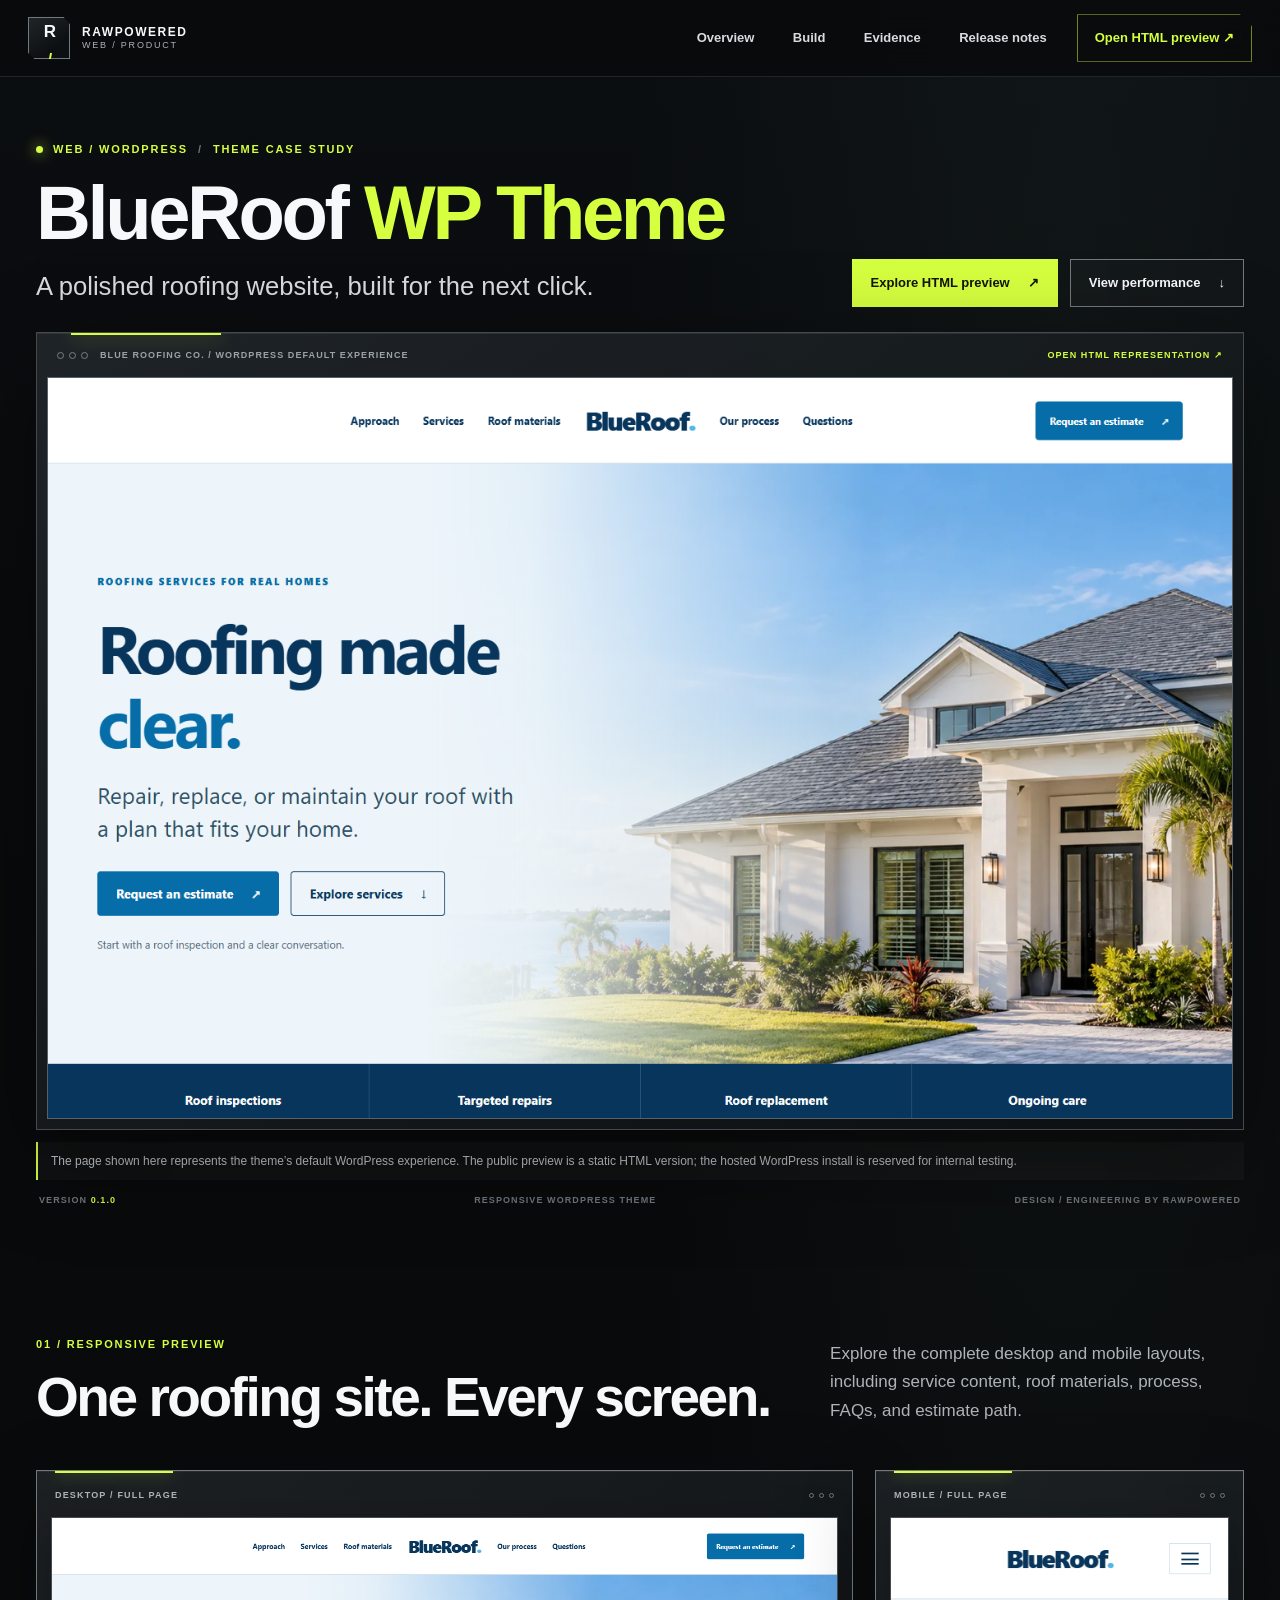
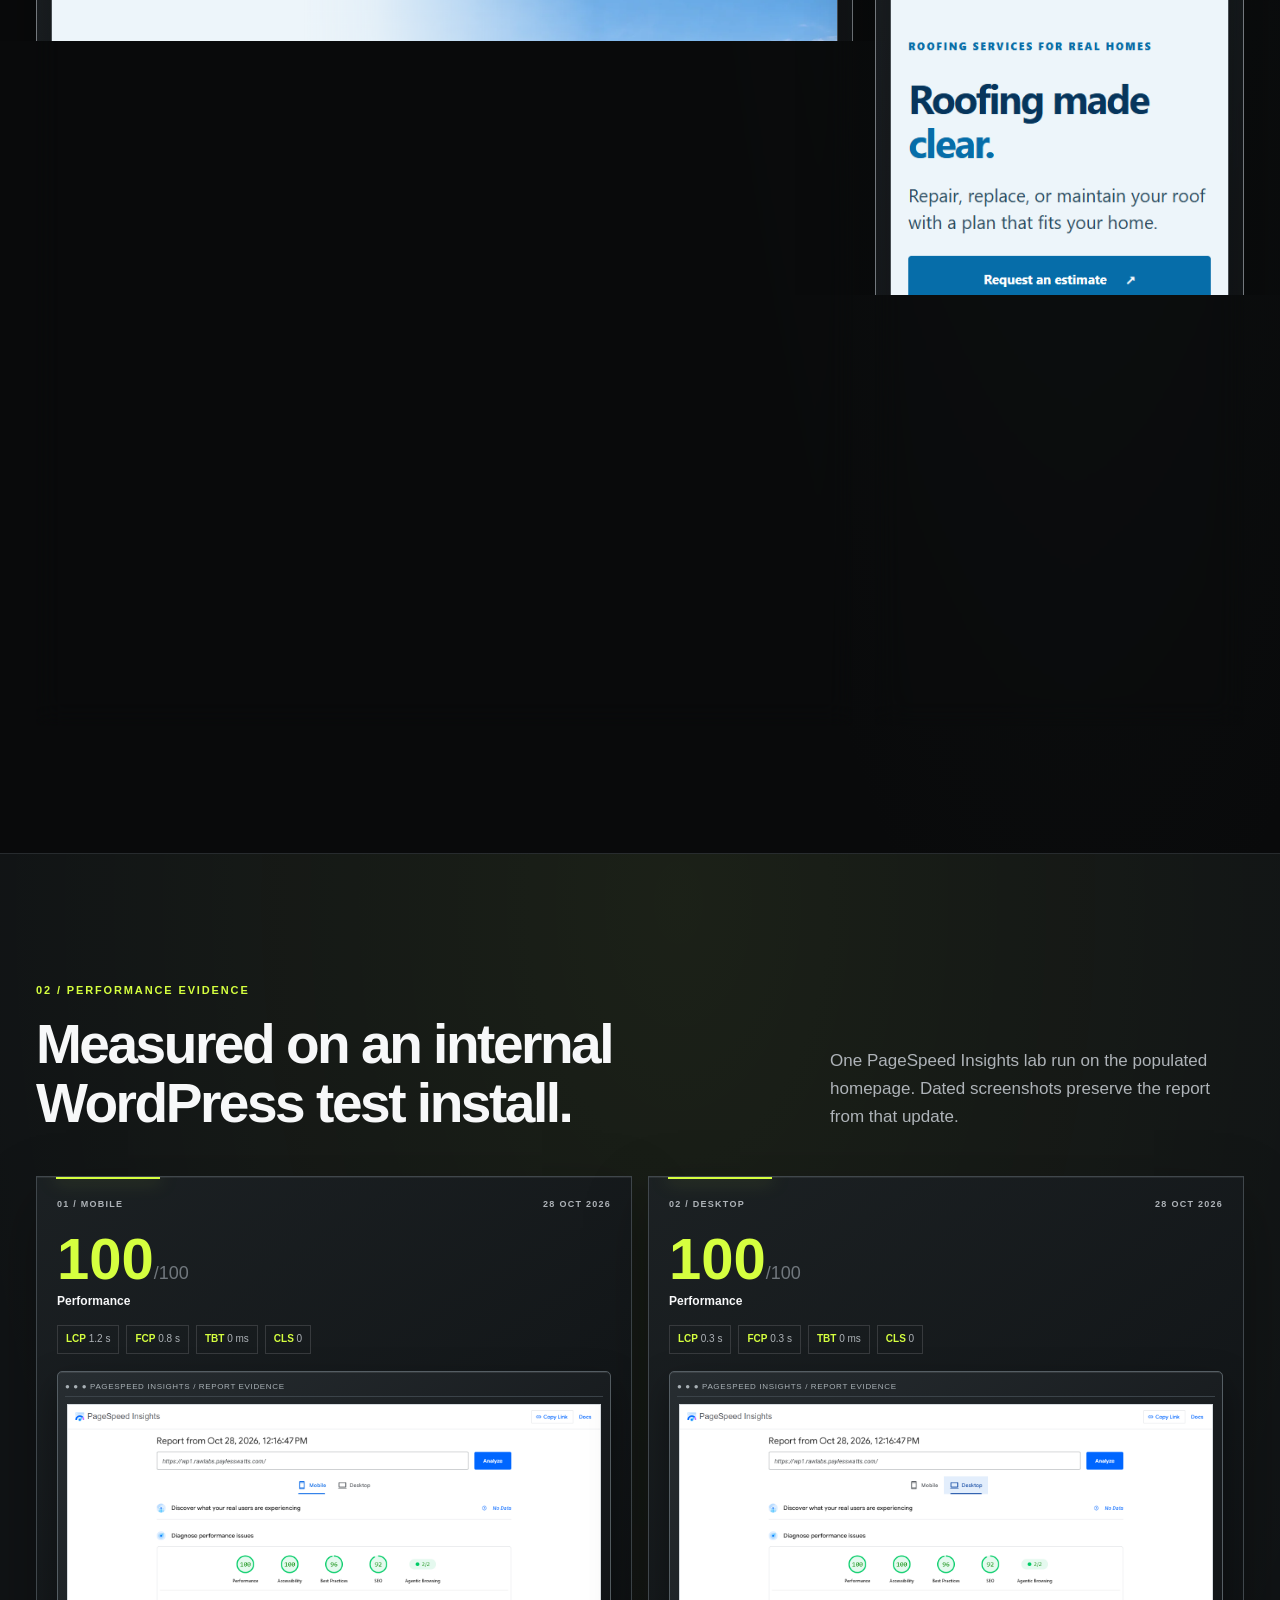
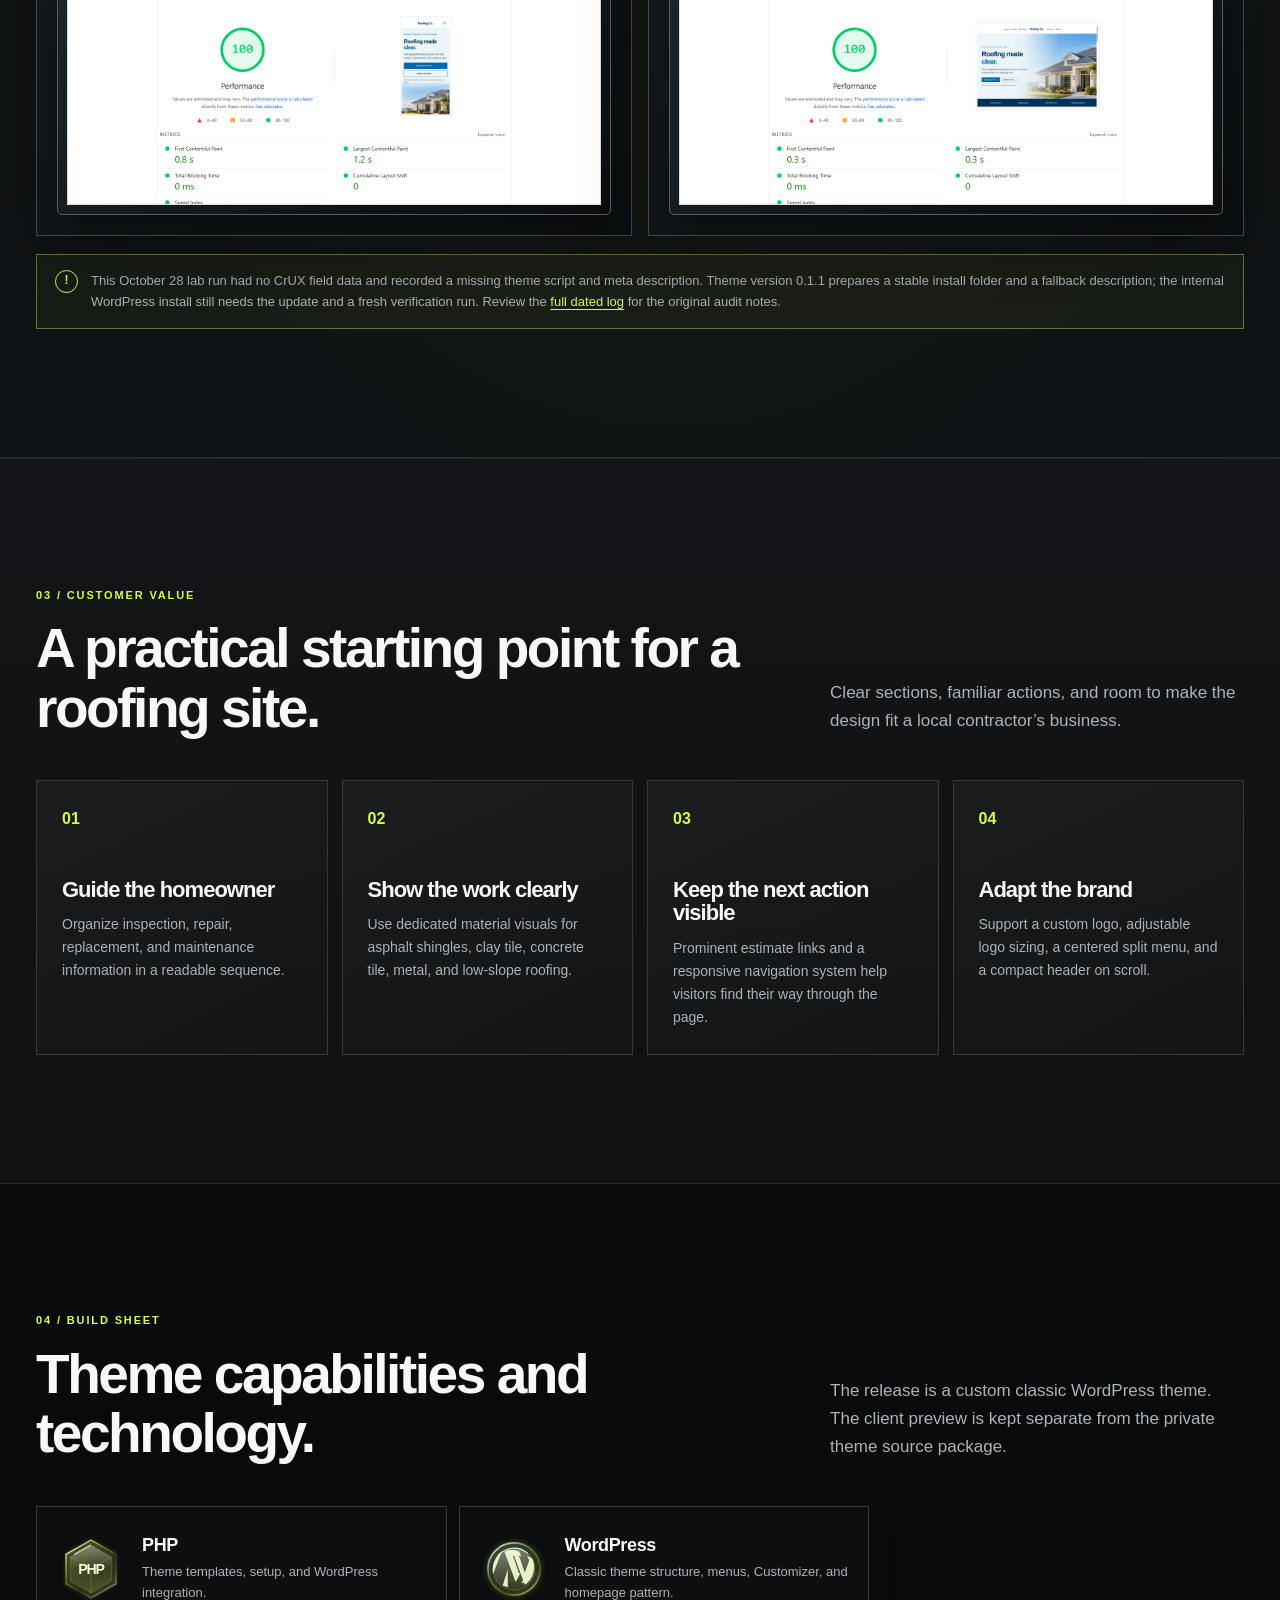
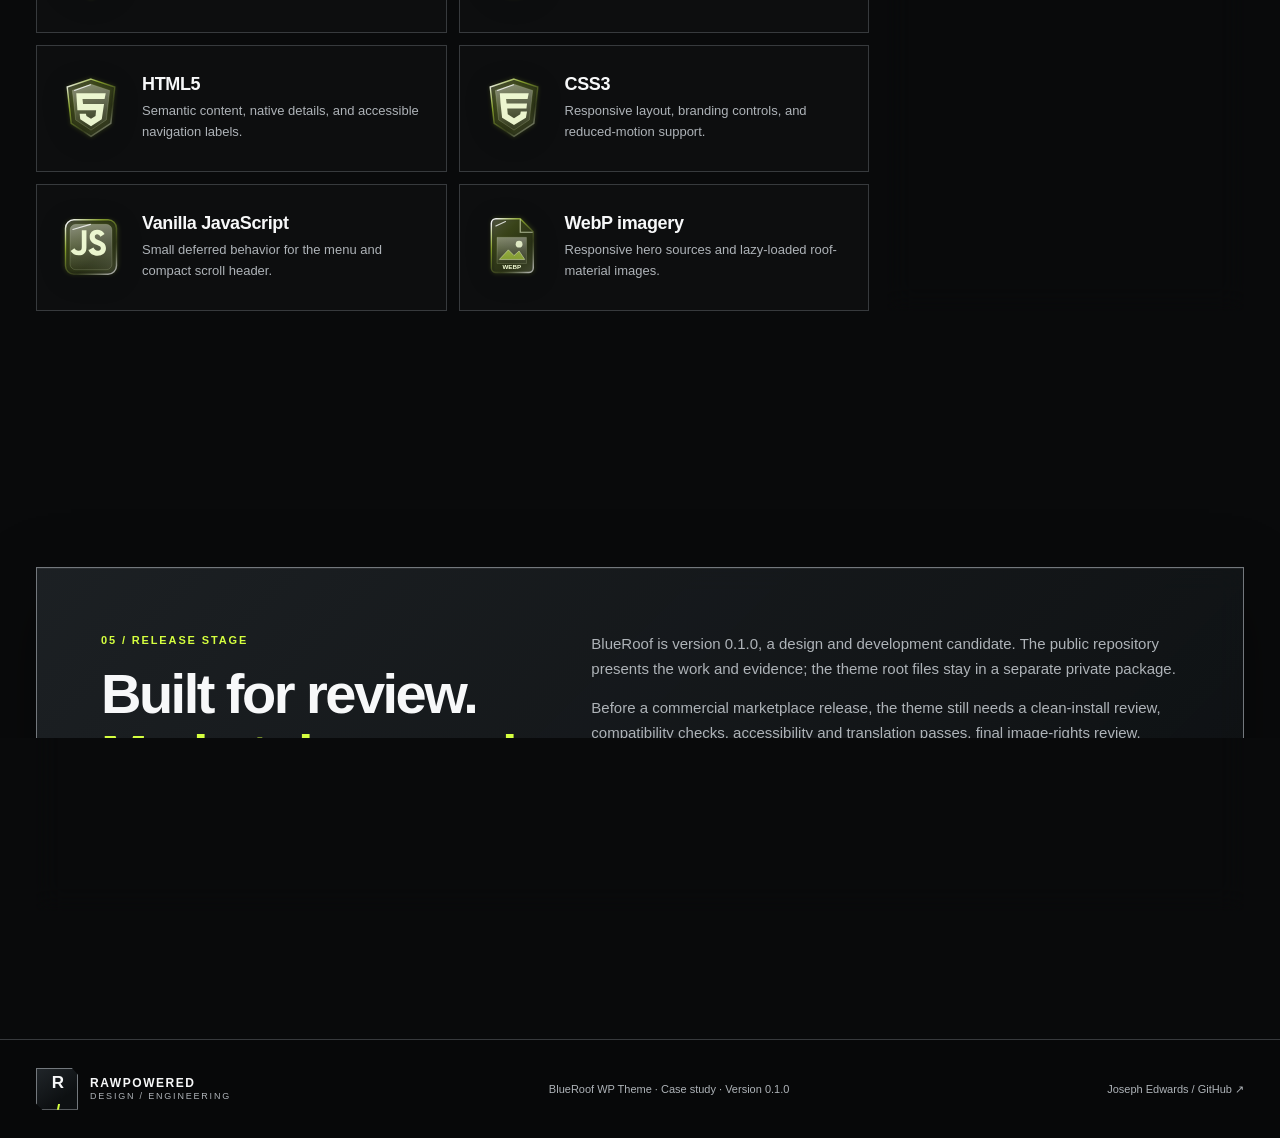
==== commit 307dce9e: "Mark public preview as static HTML and remove test link" ====
--- a/index.html
+++ b/index.html
@@ -3,12 +3,12 @@
 <head>
   <meta charset="utf-8">
   <meta name="viewport" content="width=device-width, initial-scale=1">
-  <meta name="description" content="BlueRoof is a custom WordPress theme for roofing businesses. Review the live demo, responsive layouts, technical stack, and PageSpeed evidence.">
+  <meta name="description" content="Explore BlueRoof, a responsive WordPress theme concept for roofing businesses, through its HTML preview, desktop and mobile layouts, and dated performance evidence.">
   <meta name="theme-color" content="#090A0B">
   <title>BlueRoof WP Theme | Web product case study</title>
   <link rel="canonical" href="https://rawpowered.github.io/BlueRoof-WP-Theme-Showcase/">
   <meta property="og:title" content="BlueRoof WP Theme | Web product case study">
-  <meta property="og:description" content="A roofing business theme concept with responsive layouts and dated performance evidence.">
+  <meta property="og:description" content="A roofing business theme concept with responsive layouts, an HTML representation of its default WordPress experience, and dated performance evidence.">
   <meta property="og:type" content="website">
   <meta property="og:image" content="https://rawpowered.github.io/BlueRoof-WP-Theme-Showcase/screenshots/desktop.png">
   <meta property="og:image:alt" content="BlueRoof roofing homepage preview on desktop">
@@ -31,12 +31,12 @@
         <a href="#evidence">Evidence</a>
         <a href="#release">Release notes</a>
       </nav>
-      <a class="nav-cta" href="https://wp1.rawlabs.paylesswatts.com/" target="_blank" rel="noopener">Open live demo <span aria-hidden="true">↗</span></a>
+      <a class="nav-cta" href="demo.html">Open HTML preview <span aria-hidden="true">↗</span></a>
       <details class="mobile-nav">
         <summary aria-label="Open navigation"><span></span><span></span></summary>
         <nav aria-label="Mobile navigation">
           <a href="#overview">Overview</a><a href="#build">Build</a><a href="#evidence">Evidence</a><a href="#release">Release notes</a>
-          <a href="https://wp1.rawlabs.paylesswatts.com/" target="_blank" rel="noopener">Open live demo ↗</a>
+          <a href="demo.html">Open HTML preview ↗</a>
         </nav>
       </details>
     </div>
@@ -51,16 +51,17 @@
           <p class="hero-lead">A polished roofing website, built for the next click.</p>
         </div>
         <div class="hero-actions">
-          <a class="button button-primary" href="https://wp1.rawlabs.paylesswatts.com/" target="_blank" rel="noopener">View hosted demo <span aria-hidden="true">↗</span></a>
+          <a class="button button-primary" href="demo.html">Explore HTML preview <span aria-hidden="true">↗</span></a>
           <a class="button button-quiet" href="#evidence">View performance <span aria-hidden="true">↓</span></a>
         </div>
       </div>
       <div class="hero-site-preview">
-        <div class="preview-browser-bar"><span class="browser-dots" aria-hidden="true"><i></i><i></i><i></i></span><span>BLUE ROOFING CO. / HOMEPAGE</span><a href="demo.html">OPEN INTERACTIVE PREVIEW ↗</a></div>
+        <div class="preview-browser-bar"><span class="browser-dots" aria-hidden="true"><i></i><i></i><i></i></span><span>BLUE ROOFING CO. / WORDPRESS DEFAULT EXPERIENCE</span><a href="demo.html">OPEN HTML REPRESENTATION ↗</a></div>
         <a class="hero-fold-shot" href="screenshots/desktop.png" aria-label="Open the BlueRoof desktop first-screen screenshot">
           <picture><source media="(max-width: 720px)" srcset="screenshots/mobile.png"><img src="screenshots/desktop.png" width="1440" height="900" alt="First screen of the BlueRoof roofing homepage with a sunny home, roof, estimate button, and service links" fetchpriority="high"></picture>
         </a>
       </div>
+      <p class="preview-disclaimer">The page shown here represents the theme’s default WordPress experience. The public preview is a static HTML version; the hosted WordPress install is reserved for internal testing.</p>
       <div class="hero-underbar"><span>VERSION <b>0.1.0</b></span><span>RESPONSIVE WORDPRESS THEME</span><span>DESIGN / ENGINEERING BY RAWPOWERED</span></div>
     </section>
 
@@ -73,7 +74,7 @@
         <article class="preview-panel glass-card">
           <div class="panel-top"><span>DESKTOP / FULL PAGE</span><span class="panel-dots" aria-hidden="true"><i></i><i></i><i></i></span></div>
           <a href="screenshots/full-desktop.png"><img src="screenshots/full-desktop.png" width="1440" height="4873" alt="Full-page desktop view of the responsive BlueRoof roofing website" loading="lazy"></a>
-          <div class="panel-caption"><span>Desktop experience</span><a href="https://wp1.rawlabs.paylesswatts.com/" target="_blank" rel="noopener">Open live demo ↗</a></div>
+          <div class="panel-caption"><span>Desktop experience</span><a href="demo.html">Open HTML representation ↗</a></div>
         </article>
         <article class="preview-panel preview-mobile glass-card">
           <div class="panel-top"><span>MOBILE / FULL PAGE</span><span class="panel-dots" aria-hidden="true"><i></i><i></i><i></i></span></div>
@@ -86,14 +87,14 @@
     <section class="section evidence-section" id="evidence">
       <div class="shell">
         <div class="section-heading">
-          <div><p class="section-index">02 / PERFORMANCE EVIDENCE</p><h2>Measured on a hosted WordPress install.</h2></div>
-          <p>One PageSpeed Insights lab run on the populated homepage. Screenshots preserve what the report showed at that update.</p>
+          <div><p class="section-index">02 / PERFORMANCE EVIDENCE</p><h2>Measured on an internal WordPress test install.</h2></div>
+          <p>One PageSpeed Insights lab run on the populated homepage. Dated screenshots preserve the report from that update.</p>
         </div>
         <div class="score-grid">
           <article class="score-card"><div class="score-top"><span>01 / MOBILE</span><span>28 OCT 2026</span></div><div class="score-value">100<span>/100</span></div><p>Performance</p><div class="metric-list"><span><b>LCP</b> 1.2 s</span><span><b>FCP</b> 0.8 s</span><span><b>TBT</b> 0 ms</span><span><b>CLS</b> 0</span></div><a href="performance/2026-10-28/screenshots/2026-10-28T12-23-CDT_pagespeed-mobile.png"><img src="performance/2026-10-28/screenshots/2026-10-28T12-23-CDT_pagespeed-mobile.png" width="1440" height="1080" alt="Timestamped mobile PageSpeed Insights screenshot, showing a Performance score of 100" loading="lazy"></a></article>
           <article class="score-card"><div class="score-top"><span>02 / DESKTOP</span><span>28 OCT 2026</span></div><div class="score-value">100<span>/100</span></div><p>Performance</p><div class="metric-list"><span><b>LCP</b> 0.3 s</span><span><b>FCP</b> 0.3 s</span><span><b>TBT</b> 0 ms</span><span><b>CLS</b> 0</span></div><a href="performance/2026-10-28/screenshots/2026-10-28T12-24-CDT_pagespeed-desktop.png"><img src="performance/2026-10-28/screenshots/2026-10-28T12-24-CDT_pagespeed-desktop.png" width="1440" height="1080" alt="Timestamped desktop PageSpeed Insights screenshot, showing a Performance score of 100" loading="lazy"></a></article>
         </div>
-        <div class="evidence-note"><span class="note-mark">!</span><p>Single lab run, with no CrUX field data available. The report also recorded a missing theme JavaScript asset and a missing meta description. Review the <a href="performance/2026-10-28/README.md">full dated log</a> for audit notes and estimated image-delivery savings.</p></div>
+        <div class="evidence-note"><span class="note-mark">!</span><p>This October 28 lab run had no CrUX field data and recorded a missing theme script and meta description. Theme version 0.1.1 prepares a stable install folder and a fallback description; the internal WordPress install still needs the update and a fresh verification run. Review the <a href="performance/2026-10-28/README.md">full dated log</a> for the original audit notes.</p></div>
       </div>
     </section>
 
--- a/assets/showcase.css
+++ b/assets/showcase.css
@@ -214,6 +214,7 @@
 .hero-site-preview::before { position: absolute; z-index: 2; top: 0; left: 34px; width: 150px; height: 2px; content: ""; background: var(--lime); box-shadow: 0 0 19px rgb(213 255 63 / 65%); }
 .preview-browser-bar { min-height: 34px; padding: 0 10px 9px; display: flex; align-items: center; gap: 12px; color: #9ba3a8; font-size: 9px; font-weight: 750; letter-spacing: .12em; }
 .preview-browser-bar>a { margin-left: auto; color: var(--lime); }
+.preview-disclaimer { margin: 12px 0 0; padding: 10px 13px; border-left: 2px solid var(--lime); color: #c3c9cd; background: rgb(255 255 255 / 3%); font-size: 12px; line-height: 1.5; }
 .browser-dots { display: inline-flex; gap: 5px; }
 .browser-dots i { width: 7px; height: 7px; border: 1px solid #778087; border-radius: 50%; }
 .hero-fold-shot { display: block; overflow: hidden; border: 1px solid #596168; background: #eaf2f8; }
@@ -248,6 +249,7 @@
   .hero-actions .button { width: 100%; padding-inline: 10px; gap: 6px; font-size: 12px; }
   .hero-site-preview { padding: 6px; }
   .preview-browser-bar { min-height: 29px; padding: 0 5px 7px; gap: 7px; font-size: 7px; }
+  .preview-disclaimer { font-size: 11px; }
   .browser-dots i { width: 6px; height: 6px; }
   .hero-underbar { flex-wrap: wrap; font-size: 8px; }
   .hero-underbar span:last-child { width: 100%; }
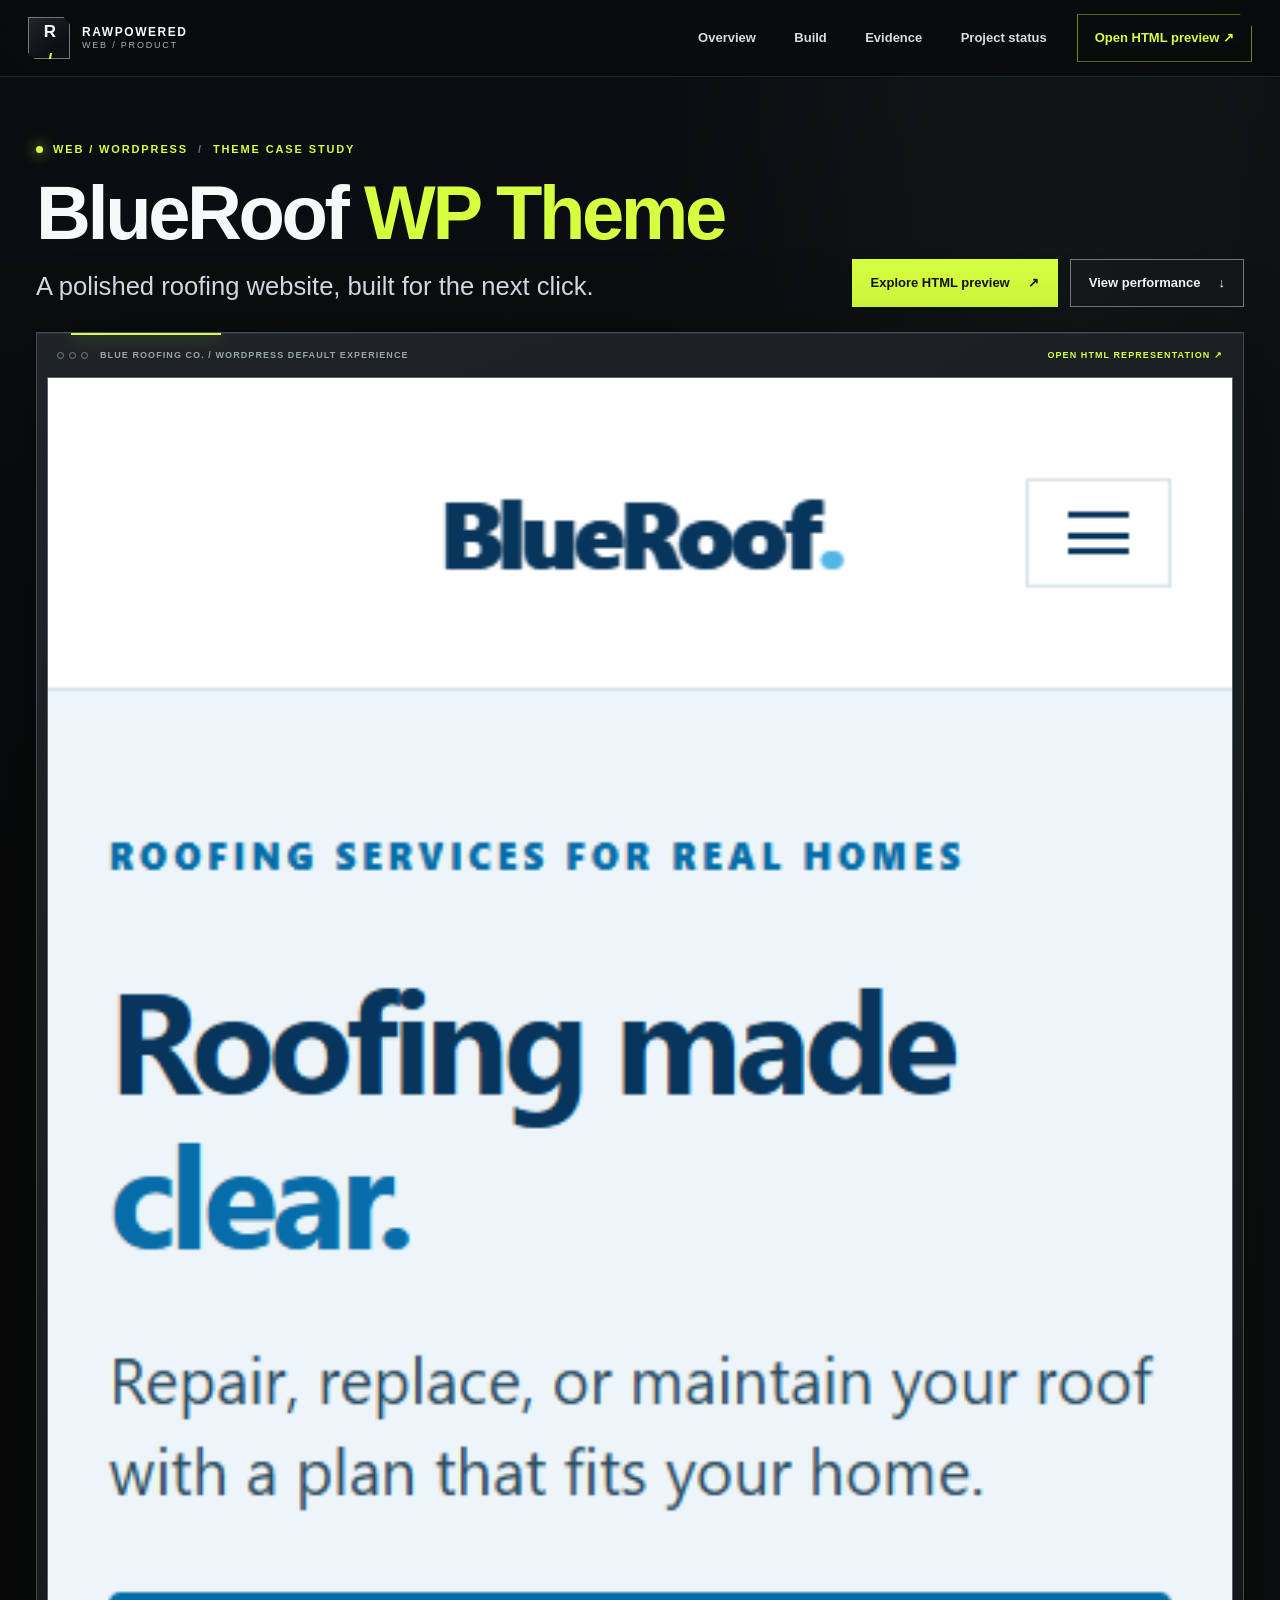
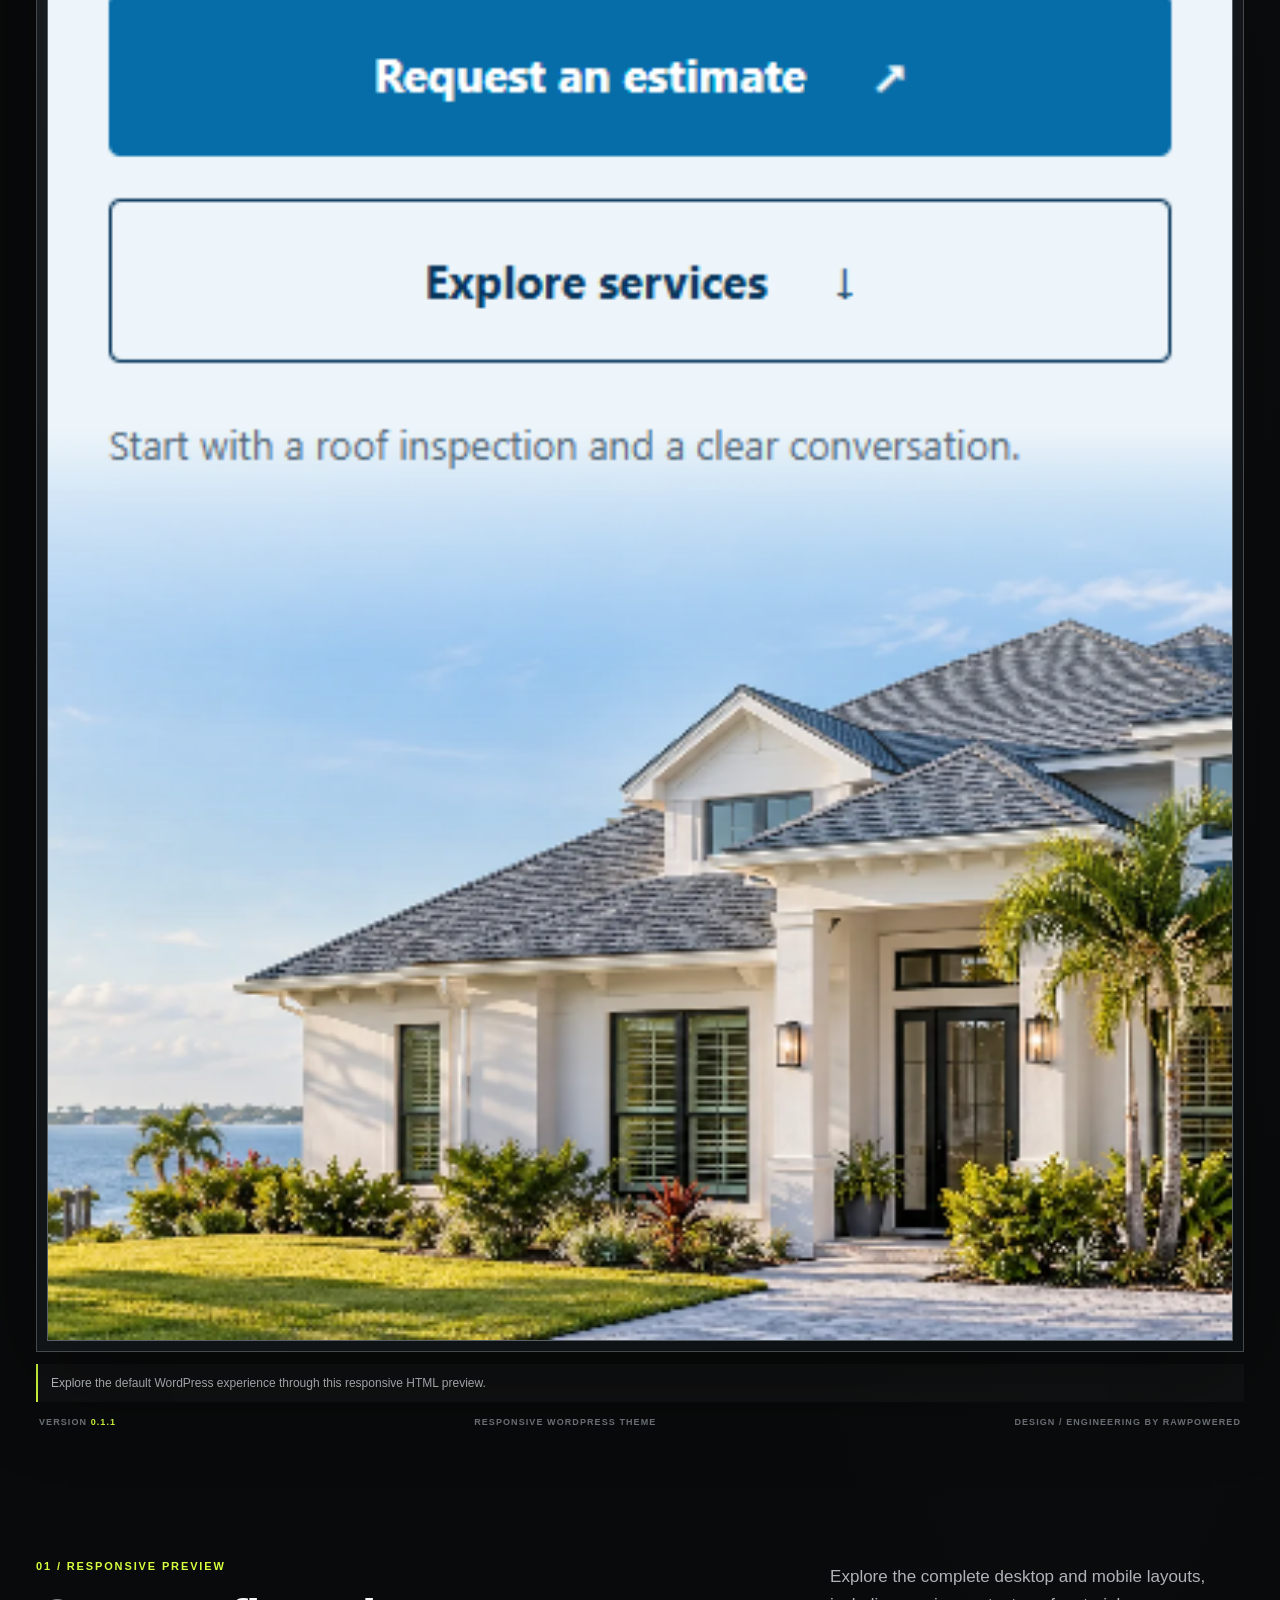
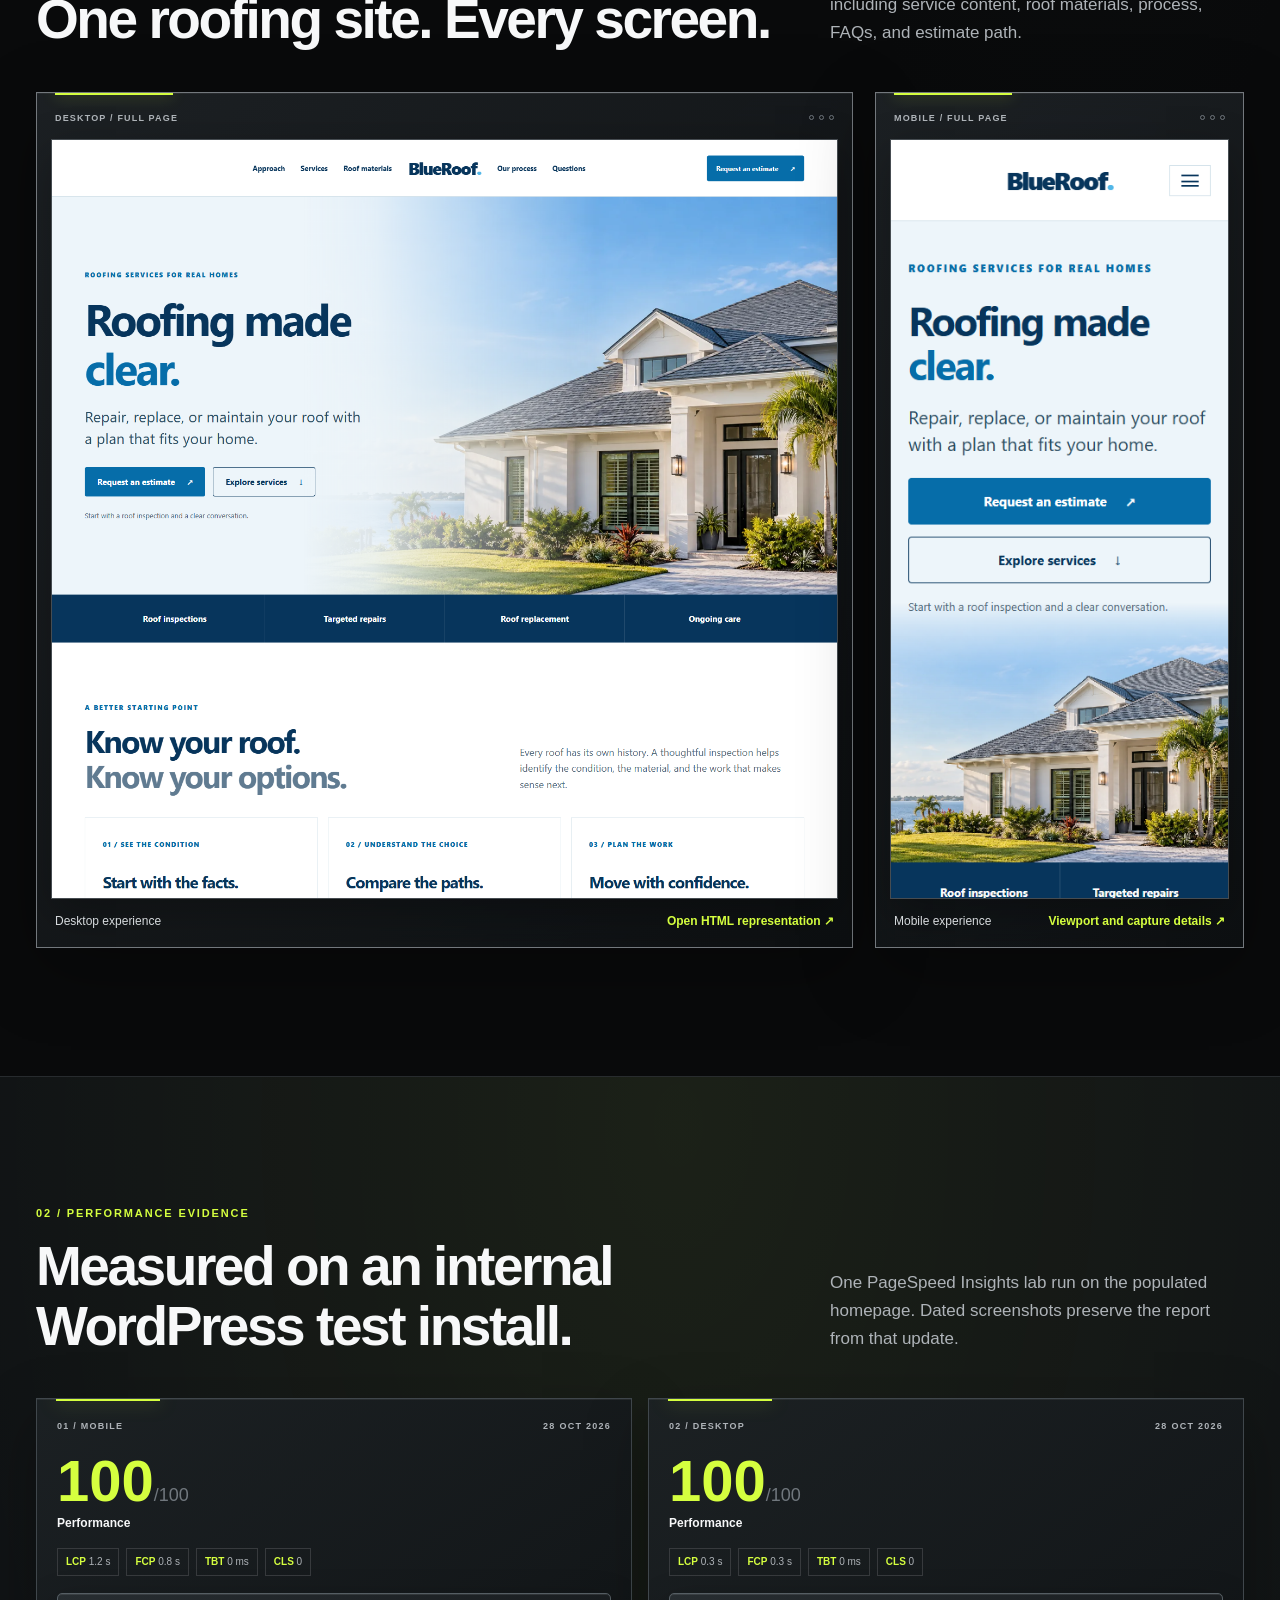
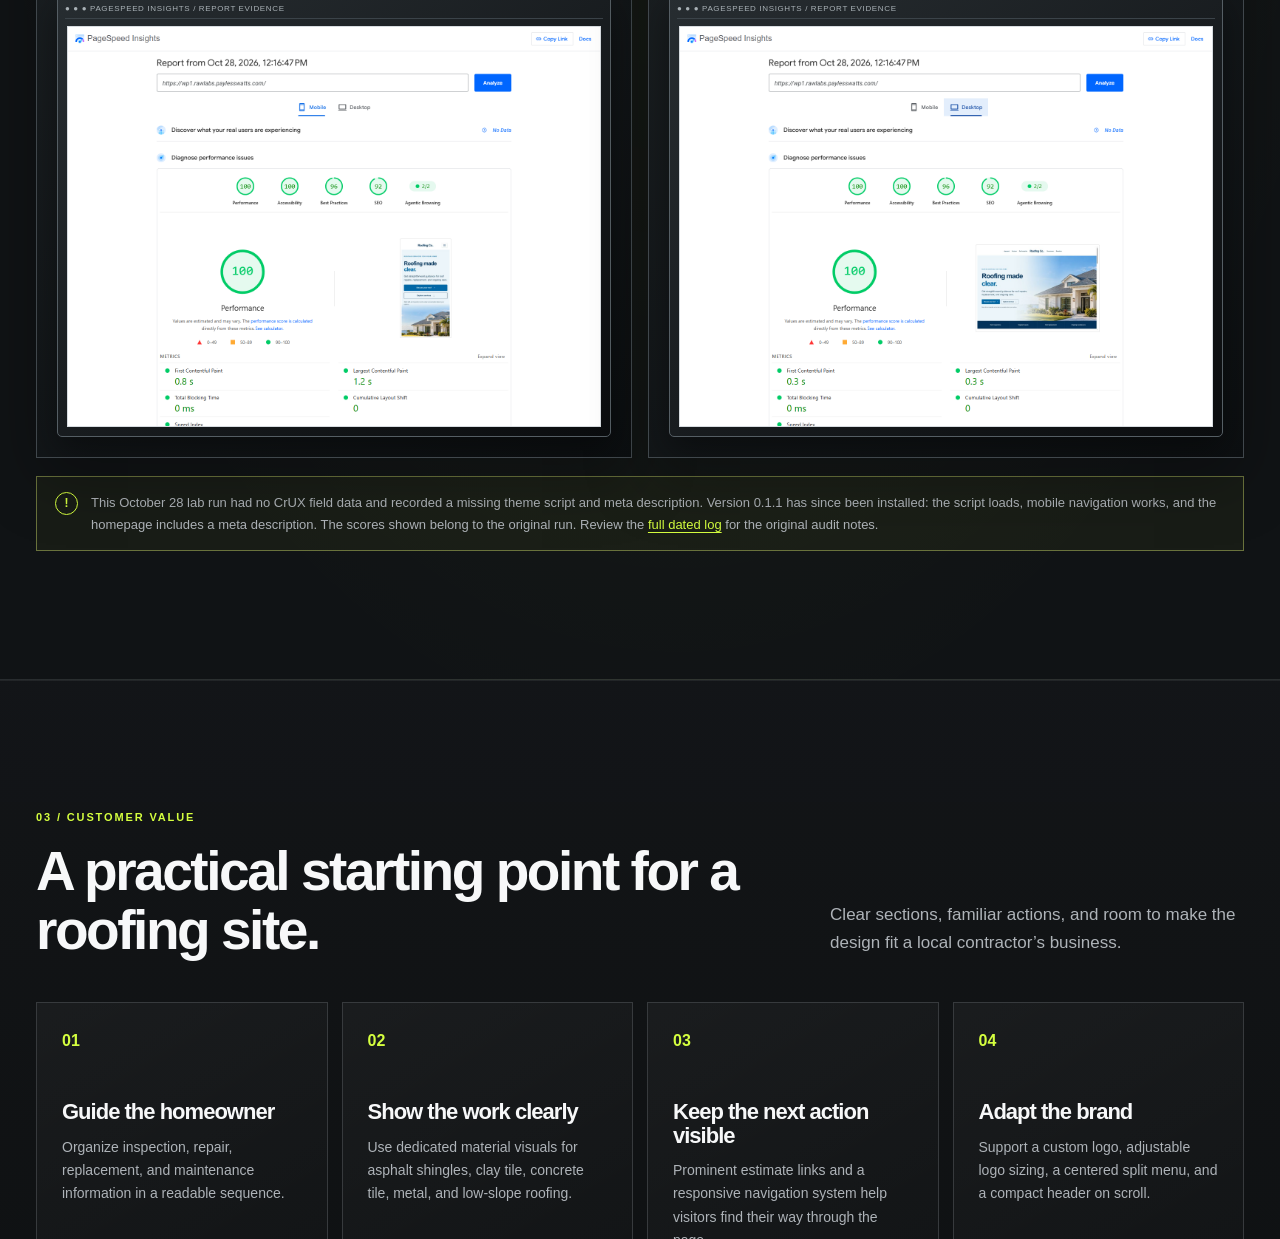
==== commit f43f71d6: "Refine showcase copy and glass technology icons" ====
--- a/index.html
+++ b/index.html
@@ -29,13 +29,13 @@
         <a href="#overview">Overview</a>
         <a href="#build">Build</a>
         <a href="#evidence">Evidence</a>
-        <a href="#release">Release notes</a>
+        <a href="#release">Project status</a>
       </nav>
       <a class="nav-cta" href="demo.html">Open HTML preview <span aria-hidden="true">↗</span></a>
       <details class="mobile-nav">
         <summary aria-label="Open navigation"><span></span><span></span></summary>
         <nav aria-label="Mobile navigation">
-          <a href="#overview">Overview</a><a href="#build">Build</a><a href="#evidence">Evidence</a><a href="#release">Release notes</a>
+          <a href="#overview">Overview</a><a href="#build">Build</a><a href="#evidence">Evidence</a><a href="#release">Project status</a>
           <a href="demo.html">Open HTML preview ↗</a>
         </nav>
       </details>
@@ -61,8 +61,8 @@
           <picture><source media="(max-width: 720px)" srcset="screenshots/mobile.png"><img src="screenshots/desktop.png" width="1440" height="900" alt="First screen of the BlueRoof roofing homepage with a sunny home, roof, estimate button, and service links" fetchpriority="high"></picture>
         </a>
       </div>
-      <p class="preview-disclaimer">The page shown here represents the theme’s default WordPress experience. The public preview is a static HTML version; the hosted WordPress install is reserved for internal testing.</p>
-      <div class="hero-underbar"><span>VERSION <b>0.1.0</b></span><span>RESPONSIVE WORDPRESS THEME</span><span>DESIGN / ENGINEERING BY RAWPOWERED</span></div>
+      <p class="preview-disclaimer">Explore the default WordPress experience through this responsive HTML preview.</p>
+      <div class="hero-underbar"><span>VERSION <b>0.1.1</b></span><span>RESPONSIVE WORDPRESS THEME</span><span>DESIGN / ENGINEERING BY RAWPOWERED</span></div>
     </section>
 
     <section class="section shell" id="overview">
@@ -94,7 +94,7 @@
           <article class="score-card"><div class="score-top"><span>01 / MOBILE</span><span>28 OCT 2026</span></div><div class="score-value">100<span>/100</span></div><p>Performance</p><div class="metric-list"><span><b>LCP</b> 1.2 s</span><span><b>FCP</b> 0.8 s</span><span><b>TBT</b> 0 ms</span><span><b>CLS</b> 0</span></div><a href="performance/2026-10-28/screenshots/2026-10-28T12-23-CDT_pagespeed-mobile.png"><img src="performance/2026-10-28/screenshots/2026-10-28T12-23-CDT_pagespeed-mobile.png" width="1440" height="1080" alt="Timestamped mobile PageSpeed Insights screenshot, showing a Performance score of 100" loading="lazy"></a></article>
           <article class="score-card"><div class="score-top"><span>02 / DESKTOP</span><span>28 OCT 2026</span></div><div class="score-value">100<span>/100</span></div><p>Performance</p><div class="metric-list"><span><b>LCP</b> 0.3 s</span><span><b>FCP</b> 0.3 s</span><span><b>TBT</b> 0 ms</span><span><b>CLS</b> 0</span></div><a href="performance/2026-10-28/screenshots/2026-10-28T12-24-CDT_pagespeed-desktop.png"><img src="performance/2026-10-28/screenshots/2026-10-28T12-24-CDT_pagespeed-desktop.png" width="1440" height="1080" alt="Timestamped desktop PageSpeed Insights screenshot, showing a Performance score of 100" loading="lazy"></a></article>
         </div>
-        <div class="evidence-note"><span class="note-mark">!</span><p>This October 28 lab run had no CrUX field data and recorded a missing theme script and meta description. Theme version 0.1.1 prepares a stable install folder and a fallback description; the internal WordPress install still needs the update and a fresh verification run. Review the <a href="performance/2026-10-28/README.md">full dated log</a> for the original audit notes.</p></div>
+        <div class="evidence-note"><span class="note-mark">!</span><p>This October 28 lab run had no CrUX field data and recorded a missing theme script and meta description. Version 0.1.1 has since been installed: the script loads, mobile navigation works, and the homepage includes a meta description. The scores shown belong to the original run. Review the <a href="performance/2026-10-28/README.md">full dated log</a> for the original audit notes.</p></div>
       </div>
     </section>
 
@@ -120,12 +120,12 @@
       </div>
       <div class="build-layout">
         <div class="stack-grid" aria-label="Technology stack">
-          <article class="stack-card"><img class="stack-icon" src="assets/icons/php.svg" width="72" height="72" alt=""><div><h3>PHP</h3><p>Theme templates, setup, and WordPress integration.</p></div></article>
-          <article class="stack-card"><img class="stack-icon" src="assets/icons/wordpress.svg" width="72" height="72" alt=""><div><h3>WordPress</h3><p>Classic theme structure, menus, Customizer, and homepage pattern.</p></div></article>
-          <article class="stack-card"><img class="stack-icon" src="assets/icons/html5.svg" width="72" height="72" alt=""><div><h3>HTML5</h3><p>Semantic content, native details, and accessible navigation labels.</p></div></article>
-          <article class="stack-card"><img class="stack-icon" src="assets/icons/css3.svg" width="72" height="72" alt=""><div><h3>CSS3</h3><p>Responsive layout, branding controls, and reduced-motion support.</p></div></article>
-          <article class="stack-card"><img class="stack-icon" src="assets/icons/javascript.svg" width="72" height="72" alt=""><div><h3>Vanilla JavaScript</h3><p>Small deferred behavior for the menu and compact scroll header.</p></div></article>
-          <article class="stack-card"><img class="stack-icon" src="assets/icons/webp.svg" width="72" height="72" alt=""><div><h3>WebP imagery</h3><p>Responsive hero sources and lazy-loaded roof-material images.</p></div></article>
+          <article class="stack-card"><img class="stack-icon" src="assets/icons/php-glass.webp" width="128" height="128" loading="lazy" alt=""><div><h3>PHP</h3><p>Theme templates, setup, and WordPress integration.</p></div></article>
+          <article class="stack-card"><img class="stack-icon" src="assets/icons/wordpress-glass.webp" width="128" height="128" loading="lazy" alt=""><div><h3>WordPress</h3><p>Classic theme structure, menus, Customizer, and homepage pattern.</p></div></article>
+          <article class="stack-card"><img class="stack-icon" src="assets/icons/html5-glass.webp" width="128" height="128" loading="lazy" alt=""><div><h3>HTML5</h3><p>Semantic content, native details, and accessible navigation labels.</p></div></article>
+          <article class="stack-card"><img class="stack-icon" src="assets/icons/css3-glass.webp" width="128" height="128" loading="lazy" alt=""><div><h3>CSS3</h3><p>Responsive layout, branding controls, and reduced-motion support.</p></div></article>
+          <article class="stack-card"><img class="stack-icon" src="assets/icons/javascript-glass.webp" width="128" height="128" loading="lazy" alt=""><div><h3>Vanilla JavaScript</h3><p>Small deferred behavior for the menu and compact scroll header.</p></div></article>
+          <article class="stack-card"><img class="stack-icon" src="assets/icons/webp-glass.webp" width="128" height="128" loading="lazy" alt=""><div><h3>WebP imagery</h3><p>Responsive hero sources and lazy-loaded roof-material images.</p></div></article>
         </div>
         <aside class="requirements-card glass-card">
           <p class="section-index">COMPATIBILITY BASELINE</p>
@@ -133,18 +133,18 @@
           <div class="requirement"><span>PHP</span><strong>8.0+</strong></div>
           <div class="requirement"><span>Page templates</span><strong>Core set</strong></div>
           <p class="requirements-note">Last checked on WordPress 7.1.3. Includes page, post, archive, search, comments, sidebar, and 404 templates. No page builder is required by the theme design.</p>
-          <a class="text-action" href="https://github.com/RawPowered/BlueRoof-WP-Theme">Review project details <span aria-hidden="true">↗</span></a>
+          <a class="text-action" href="https://github.com/RawPowered/BlueRoof-WP-Theme-Showcase#technology">Review project details <span aria-hidden="true">↗</span></a>
         </aside>
       </div>
     </section>
 
     <section class="section shell" id="release">
       <div class="release-panel glass-card">
-        <div><p class="section-index">05 / RELEASE STAGE</p><h2>Built for review.<br><span>Marketplace work remains.</span></h2></div>
-        <div class="release-copy"><p>BlueRoof is version 0.1.0, a design and development candidate. The public repository presents the work and evidence; the theme root files stay in a separate private package.</p><p>Before a commercial marketplace release, the theme still needs a clean-install review, compatibility checks, accessibility and translation passes, final image-rights review, complete documentation, and marketplace submission review.</p><div class="release-actions"><a class="button button-primary" href="demo.html">Open static preview <span aria-hidden="true">↗</span></a><a class="button button-outline" href="https://github.com/RawPowered/BlueRoof-WP-Theme-Showcase">View showcase repository <span aria-hidden="true">↗</span></a></div></div>
+        <div><p class="section-index">05 / PROJECT STATUS</p><h2>Explore the design.<br><span>See the build.</span></h2></div>
+        <div class="release-copy"><p>BlueRoof v0.1.1 brings a focused roofing homepage, responsive navigation, and a compact WordPress theme structure together. This repository documents the design and development work.</p><p>Explore the HTML preview, inspect desktop and mobile screenshots, and review the dated performance evidence. The preview contact form demonstrates the design without collecting information.</p><div class="release-actions"><a class="button button-primary" href="demo.html">Open static preview <span aria-hidden="true">↗</span></a><a class="button button-outline" href="https://github.com/RawPowered/BlueRoof-WP-Theme-Showcase">View showcase repository <span aria-hidden="true">↗</span></a></div></div>
       </div>
     </section>
   </main>
-  <footer class="site-footer"><div class="shell footer-inner"><a class="brand-lockup" href="#top"><span class="brand-glyph" aria-hidden="true">R<span>/</span></span><span><strong>RAWPOWERED</strong><small>DESIGN / ENGINEERING</small></span></a><p>BlueRoof WP Theme · Case study · Version 0.1.0</p><a href="https://github.com/RawPowered">Joseph Edwards / GitHub ↗</a></div></footer>
+  <footer class="site-footer"><div class="shell footer-inner"><a class="brand-lockup" href="#top"><span class="brand-glyph" aria-hidden="true">R<span>/</span></span><span><strong>RAWPOWERED</strong><small>DESIGN / ENGINEERING</small></span></a><p>BlueRoof WP Theme · Case study · Version 0.1.1</p><a href="https://github.com/RawPowered">Joseph Edwards / GitHub ↗</a></div></footer>
 </body>
 </html>
--- a/assets/showcase.css
+++ b/assets/showcase.css
@@ -260,3 +260,7 @@
   .preview-mobile>a img { object-fit: contain; }
   .stack-icon { width: 62px; min-width: 62px; height: 62px; }
 }
+
+/* Glass artwork uses a square viewport so highlights and logo contours stay intact. */
+.stack-icon { width: 112px; min-width: 112px; height: 112px; object-fit: contain; filter: none; border: 1px solid #39474f; border-radius: 10px; }
+@media (max-width: 600px) { .stack-icon { width: 88px; min-width: 88px; height: 88px; } }
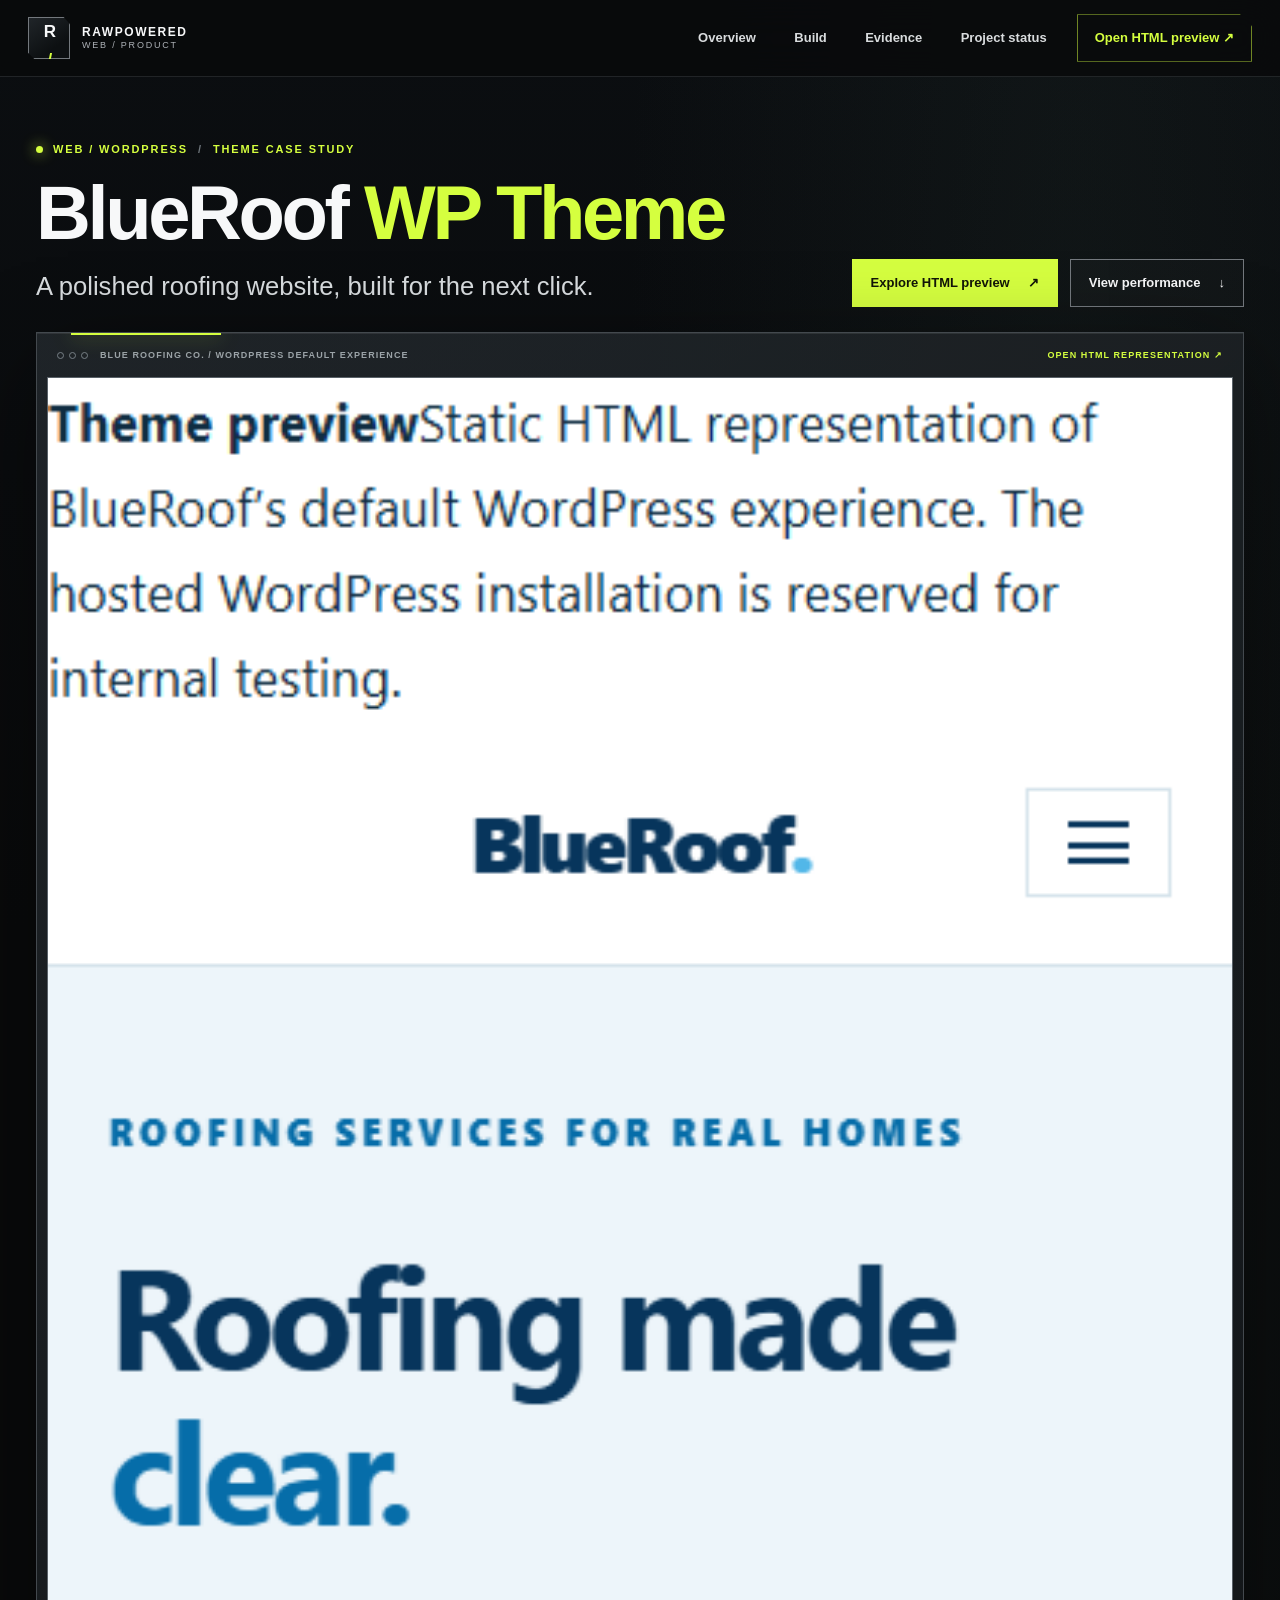
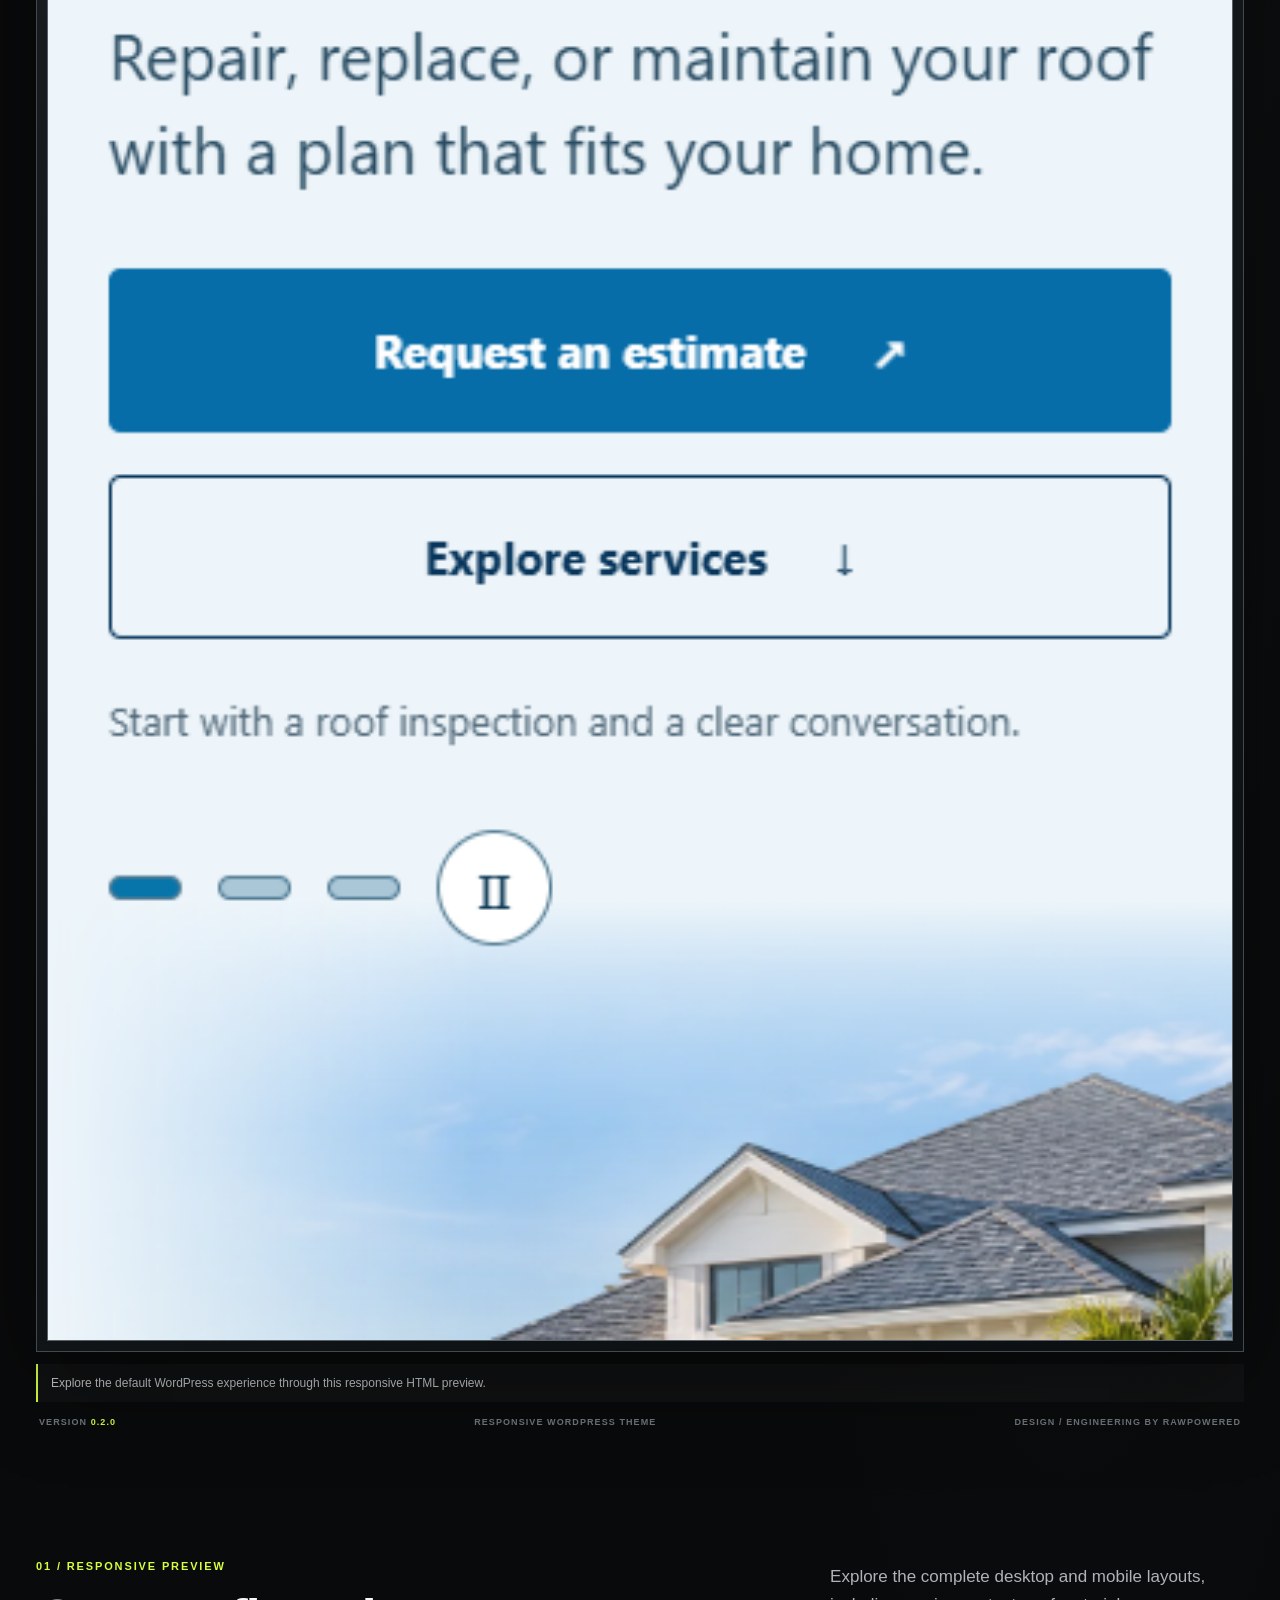
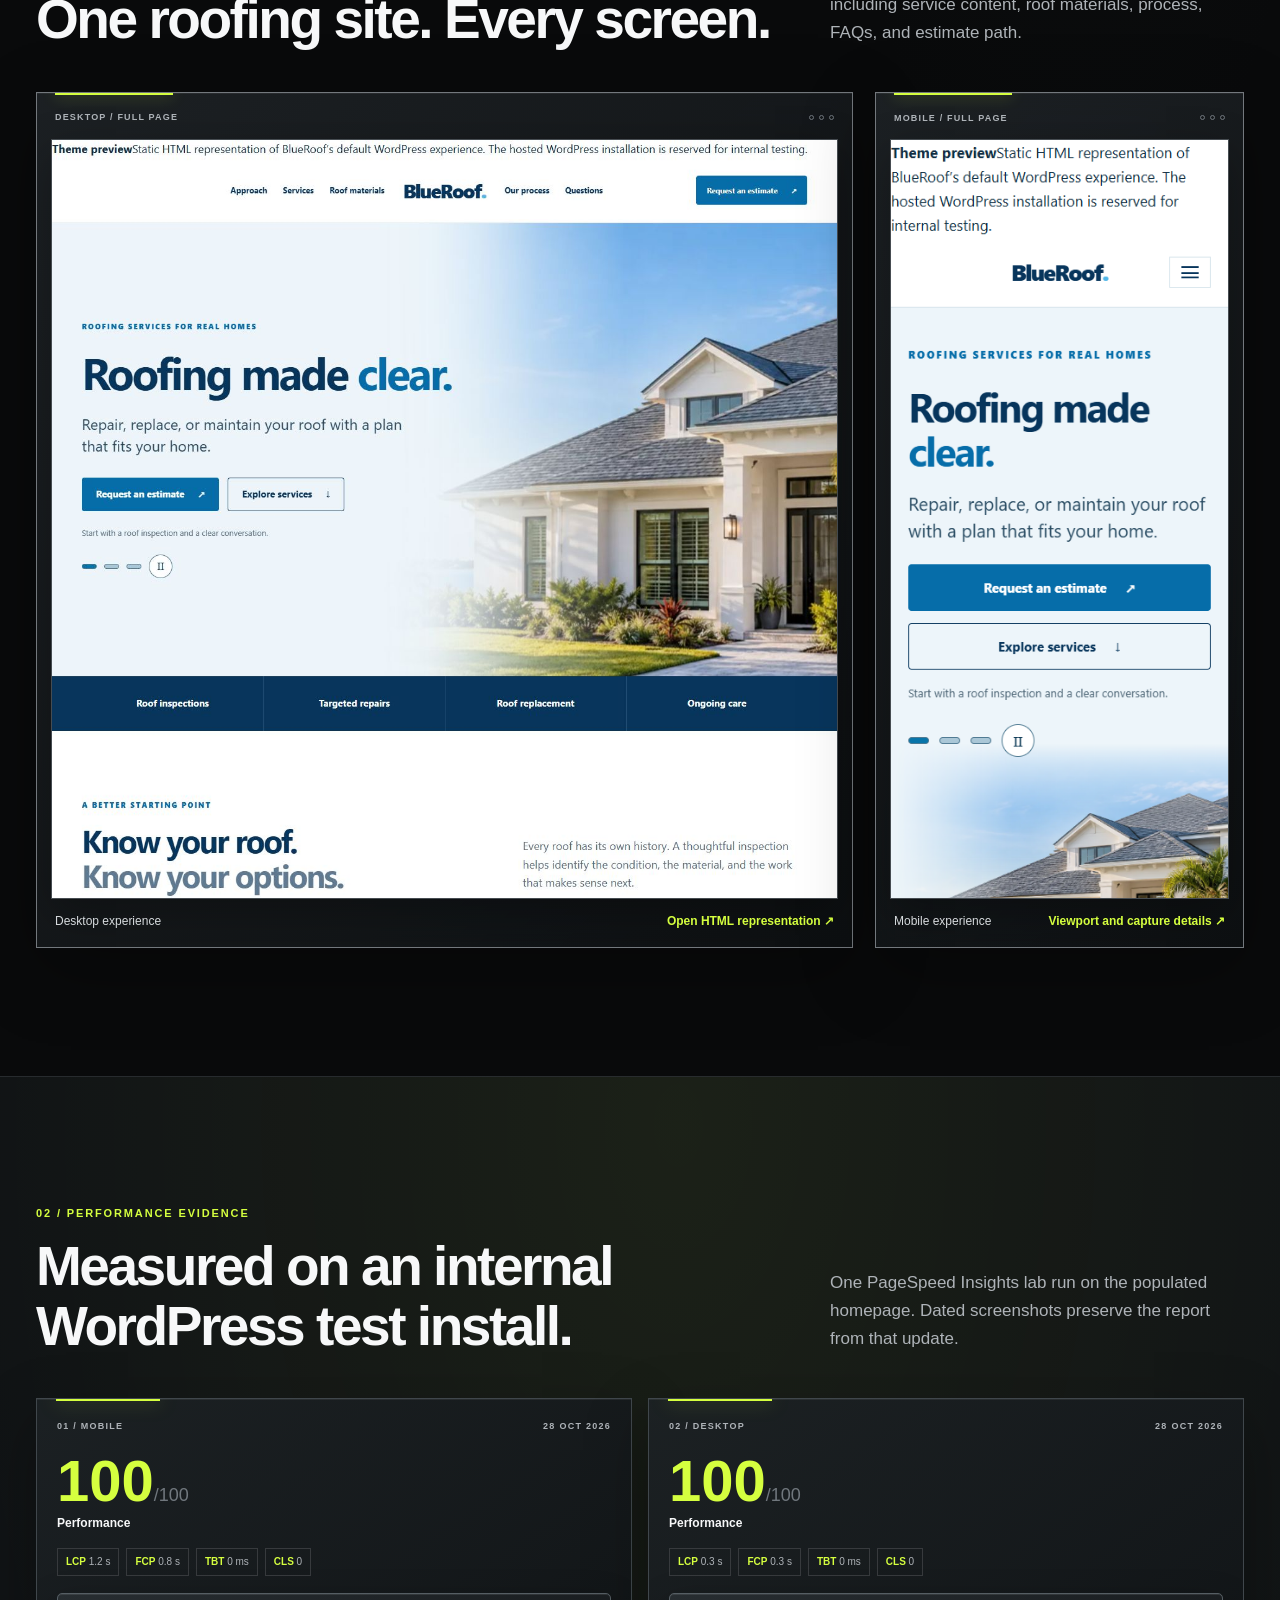
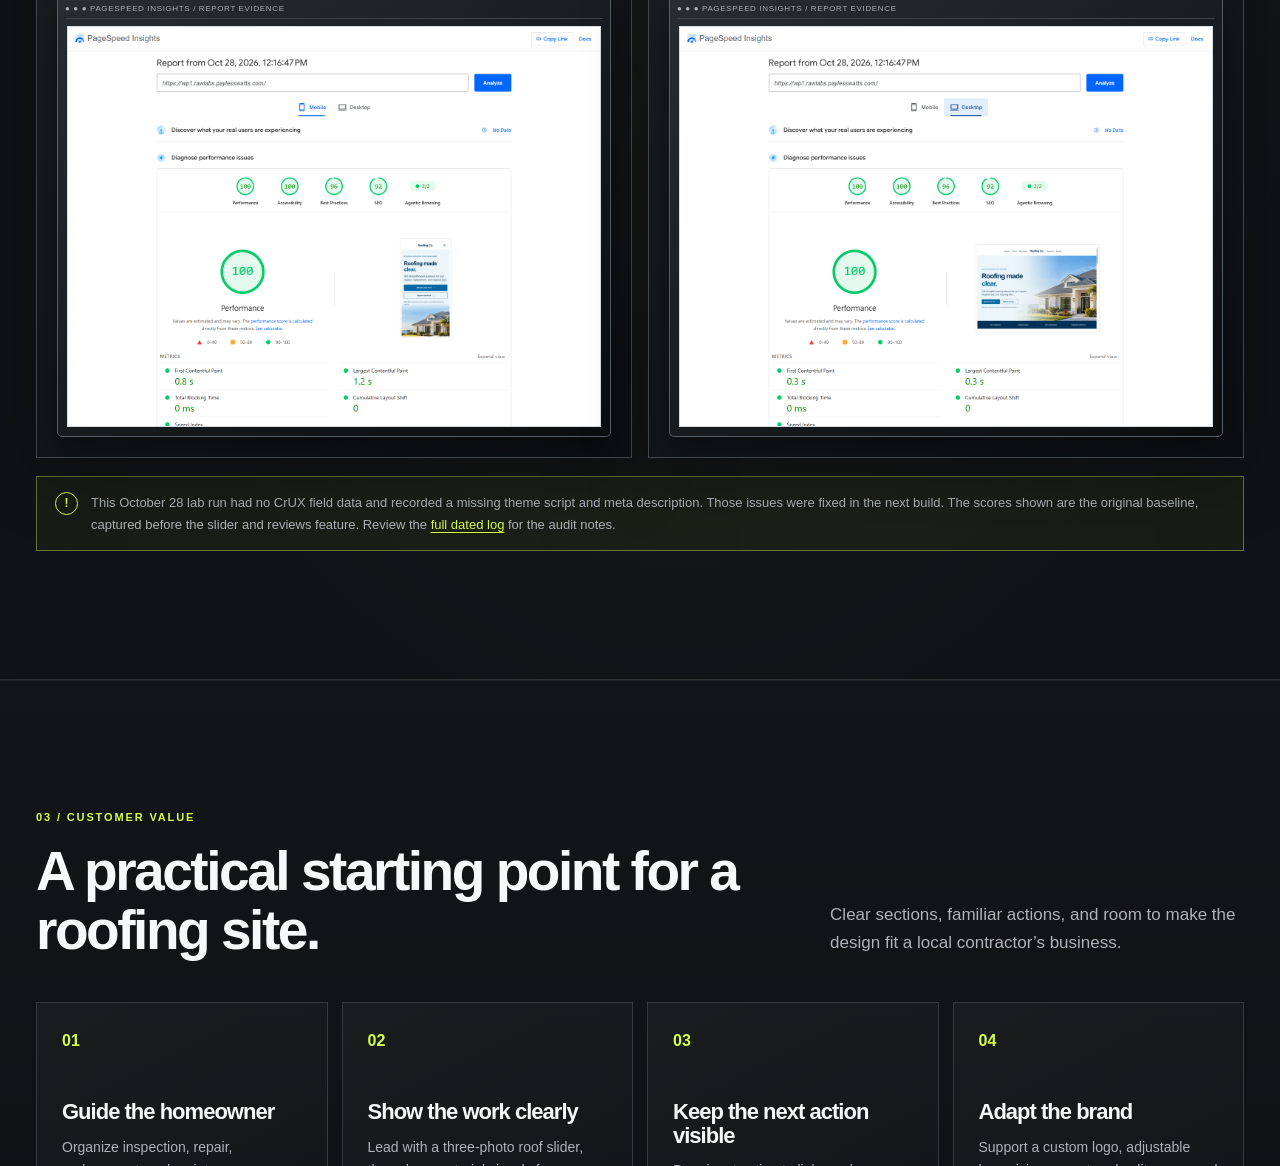
==== commit 7b901271: "Showcase BlueRoof slider and review design" ====
--- a/index.html
+++ b/index.html
@@ -62,7 +62,7 @@
         </a>
       </div>
       <p class="preview-disclaimer">Explore the default WordPress experience through this responsive HTML preview.</p>
-      <div class="hero-underbar"><span>VERSION <b>0.1.1</b></span><span>RESPONSIVE WORDPRESS THEME</span><span>DESIGN / ENGINEERING BY RAWPOWERED</span></div>
+      <div class="hero-underbar"><span>VERSION <b>0.2.0</b></span><span>RESPONSIVE WORDPRESS THEME</span><span>DESIGN / ENGINEERING BY RAWPOWERED</span></div>
     </section>
 
     <section class="section shell" id="overview">
@@ -94,7 +94,7 @@
           <article class="score-card"><div class="score-top"><span>01 / MOBILE</span><span>28 OCT 2026</span></div><div class="score-value">100<span>/100</span></div><p>Performance</p><div class="metric-list"><span><b>LCP</b> 1.2 s</span><span><b>FCP</b> 0.8 s</span><span><b>TBT</b> 0 ms</span><span><b>CLS</b> 0</span></div><a href="performance/2026-10-28/screenshots/2026-10-28T12-23-CDT_pagespeed-mobile.png"><img src="performance/2026-10-28/screenshots/2026-10-28T12-23-CDT_pagespeed-mobile.png" width="1440" height="1080" alt="Timestamped mobile PageSpeed Insights screenshot, showing a Performance score of 100" loading="lazy"></a></article>
           <article class="score-card"><div class="score-top"><span>02 / DESKTOP</span><span>28 OCT 2026</span></div><div class="score-value">100<span>/100</span></div><p>Performance</p><div class="metric-list"><span><b>LCP</b> 0.3 s</span><span><b>FCP</b> 0.3 s</span><span><b>TBT</b> 0 ms</span><span><b>CLS</b> 0</span></div><a href="performance/2026-10-28/screenshots/2026-10-28T12-24-CDT_pagespeed-desktop.png"><img src="performance/2026-10-28/screenshots/2026-10-28T12-24-CDT_pagespeed-desktop.png" width="1440" height="1080" alt="Timestamped desktop PageSpeed Insights screenshot, showing a Performance score of 100" loading="lazy"></a></article>
         </div>
-        <div class="evidence-note"><span class="note-mark">!</span><p>This October 28 lab run had no CrUX field data and recorded a missing theme script and meta description. Version 0.1.1 has since been installed: the script loads, mobile navigation works, and the homepage includes a meta description. The scores shown belong to the original run. Review the <a href="performance/2026-10-28/README.md">full dated log</a> for the original audit notes.</p></div>
+        <div class="evidence-note"><span class="note-mark">!</span><p>This October 28 lab run had no CrUX field data and recorded a missing theme script and meta description. Those issues were fixed in the next build. The scores shown are the original baseline, captured before the slider and reviews feature. Review the <a href="performance/2026-10-28/README.md">full dated log</a> for the audit notes.</p></div>
       </div>
     </section>
 
@@ -106,7 +106,7 @@
         </div>
         <div class="benefit-grid">
           <article class="benefit-card"><span class="card-number">01</span><h3>Guide the homeowner</h3><p>Organize inspection, repair, replacement, and maintenance information in a readable sequence.</p></article>
-          <article class="benefit-card"><span class="card-number">02</span><h3>Show the work clearly</h3><p>Use dedicated material visuals for asphalt shingles, clay tile, concrete tile, metal, and low-slope roofing.</p></article>
+          <article class="benefit-card"><span class="card-number">02</span><h3>Show the work clearly</h3><p>Lead with a three-photo roof slider, then show material visuals for shingles, tile, metal, and low-slope roofing.</p></article>
           <article class="benefit-card"><span class="card-number">03</span><h3>Keep the next action visible</h3><p>Prominent estimate links and a responsive navigation system help visitors find their way through the page.</p></article>
           <article class="benefit-card"><span class="card-number">04</span><h3>Adapt the brand</h3><p>Support a custom logo, adjustable logo sizing, a centered split menu, and a compact header on scroll.</p></article>
         </div>
@@ -124,7 +124,7 @@
           <article class="stack-card"><img class="stack-icon" src="assets/icons/wordpress-glass.webp" width="128" height="128" loading="lazy" alt=""><div><h3>WordPress</h3><p>Classic theme structure, menus, Customizer, and homepage pattern.</p></div></article>
           <article class="stack-card"><img class="stack-icon" src="assets/icons/html5-glass.webp" width="128" height="128" loading="lazy" alt=""><div><h3>HTML5</h3><p>Semantic content, native details, and accessible navigation labels.</p></div></article>
           <article class="stack-card"><img class="stack-icon" src="assets/icons/css3-glass.webp" width="128" height="128" loading="lazy" alt=""><div><h3>CSS3</h3><p>Responsive layout, branding controls, and reduced-motion support.</p></div></article>
-          <article class="stack-card"><img class="stack-icon" src="assets/icons/javascript-glass.webp" width="128" height="128" loading="lazy" alt=""><div><h3>Vanilla JavaScript</h3><p>Small deferred behavior for the menu and compact scroll header.</p></div></article>
+          <article class="stack-card"><img class="stack-icon" src="assets/icons/javascript-glass.webp" width="128" height="128" loading="lazy" alt=""><div><h3>Vanilla JavaScript</h3><p>Deferred menu, slider, and scroll effects with reduced-motion support.</p></div></article>
           <article class="stack-card"><img class="stack-icon" src="assets/icons/webp-glass.webp" width="128" height="128" loading="lazy" alt=""><div><h3>WebP imagery</h3><p>Responsive hero sources and lazy-loaded roof-material images.</p></div></article>
         </div>
         <aside class="requirements-card glass-card">
@@ -141,10 +141,10 @@
     <section class="section shell" id="release">
       <div class="release-panel glass-card">
         <div><p class="section-index">05 / PROJECT STATUS</p><h2>Explore the design.<br><span>See the build.</span></h2></div>
-        <div class="release-copy"><p>BlueRoof v0.1.1 brings a focused roofing homepage, responsive navigation, and a compact WordPress theme structure together. This repository documents the design and development work.</p><p>Explore the HTML preview, inspect desktop and mobile screenshots, and review the dated performance evidence. The preview contact form demonstrates the design without collecting information.</p><div class="release-actions"><a class="button button-primary" href="demo.html">Open static preview <span aria-hidden="true">↗</span></a><a class="button button-outline" href="https://github.com/RawPowered/BlueRoof-WP-Theme-Showcase">View showcase repository <span aria-hidden="true">↗</span></a></div></div>
+        <div class="release-copy"><p>BlueRoof v0.2.0 adds an interactive roof photo slider, subtle parallax, and a labeled review design. A separate reviews plugin is prepared for Google Places and Elementor when a business profile is connected.</p><p>Explore the HTML preview, inspect desktop and mobile screenshots, and review the dated performance evidence. The preview contact form demonstrates the design without collecting information.</p><div class="release-actions"><a class="button button-primary" href="demo.html">Open static preview <span aria-hidden="true">↗</span></a><a class="button button-outline" href="https://github.com/RawPowered/BlueRoof-WP-Theme-Showcase">View showcase repository <span aria-hidden="true">↗</span></a></div></div>
       </div>
     </section>
   </main>
-  <footer class="site-footer"><div class="shell footer-inner"><a class="brand-lockup" href="#top"><span class="brand-glyph" aria-hidden="true">R<span>/</span></span><span><strong>RAWPOWERED</strong><small>DESIGN / ENGINEERING</small></span></a><p>BlueRoof WP Theme · Case study · Version 0.1.1</p><a href="https://github.com/RawPowered">Joseph Edwards / GitHub ↗</a></div></footer>
+  <footer class="site-footer"><div class="shell footer-inner"><a class="brand-lockup" href="#top"><span class="brand-glyph" aria-hidden="true">R<span>/</span></span><span><strong>RAWPOWERED</strong><small>DESIGN / ENGINEERING</small></span></a><p>BlueRoof WP Theme · Case study · Version 0.2.0</p><a href="https://github.com/RawPowered">Joseph Edwards / GitHub ↗</a></div></footer>
 </body>
 </html>
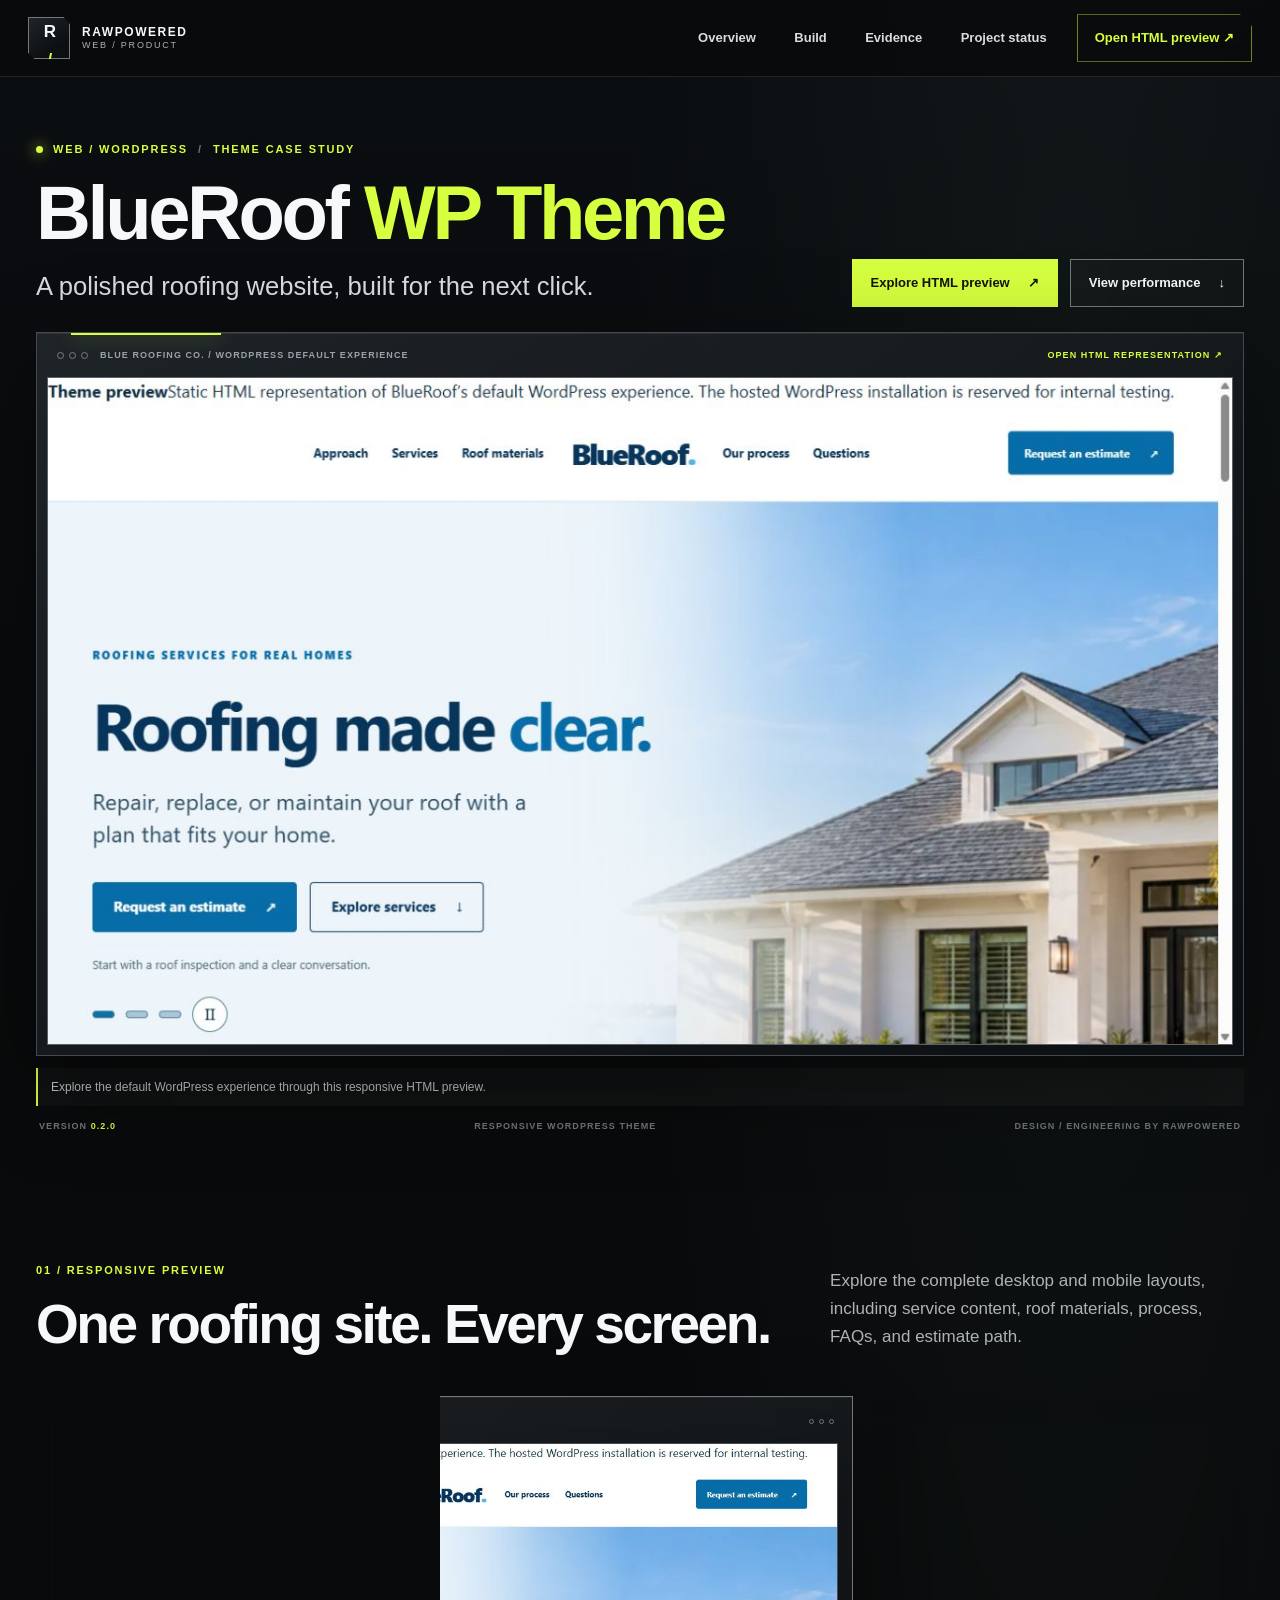
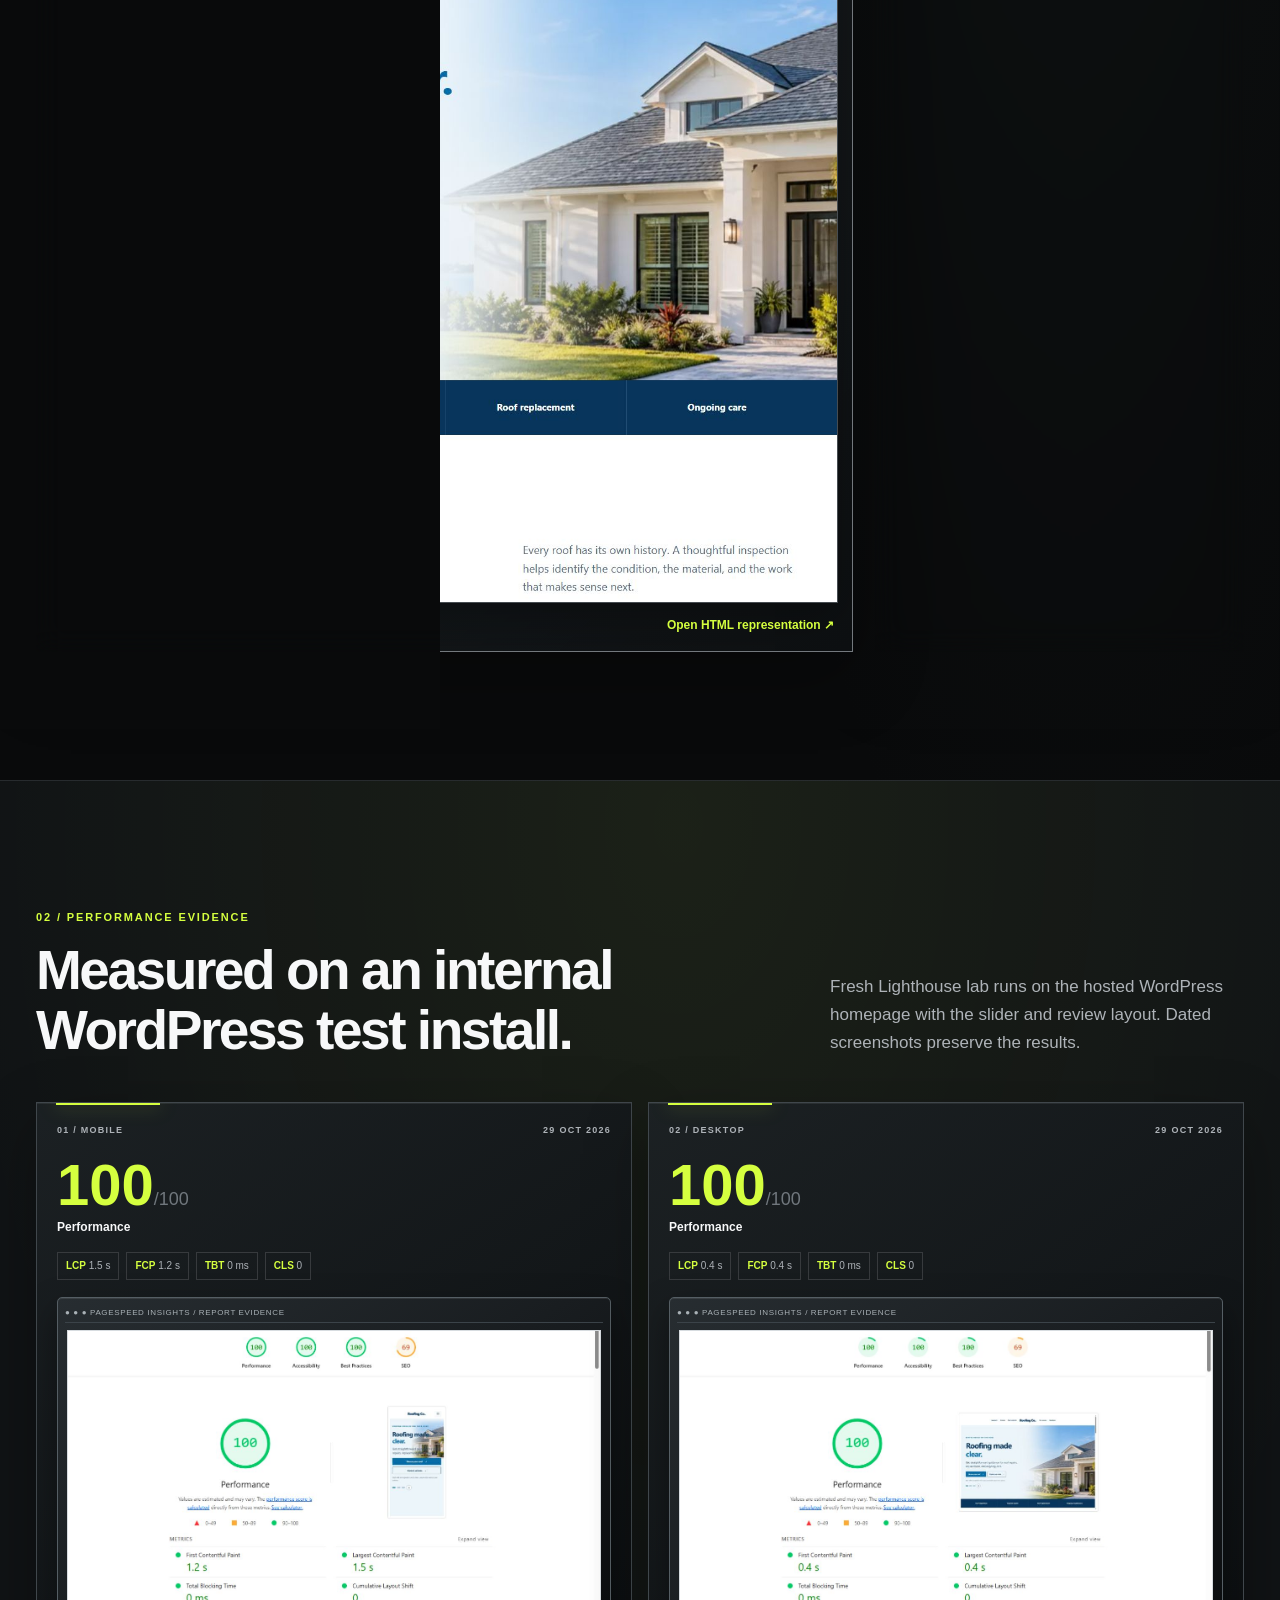
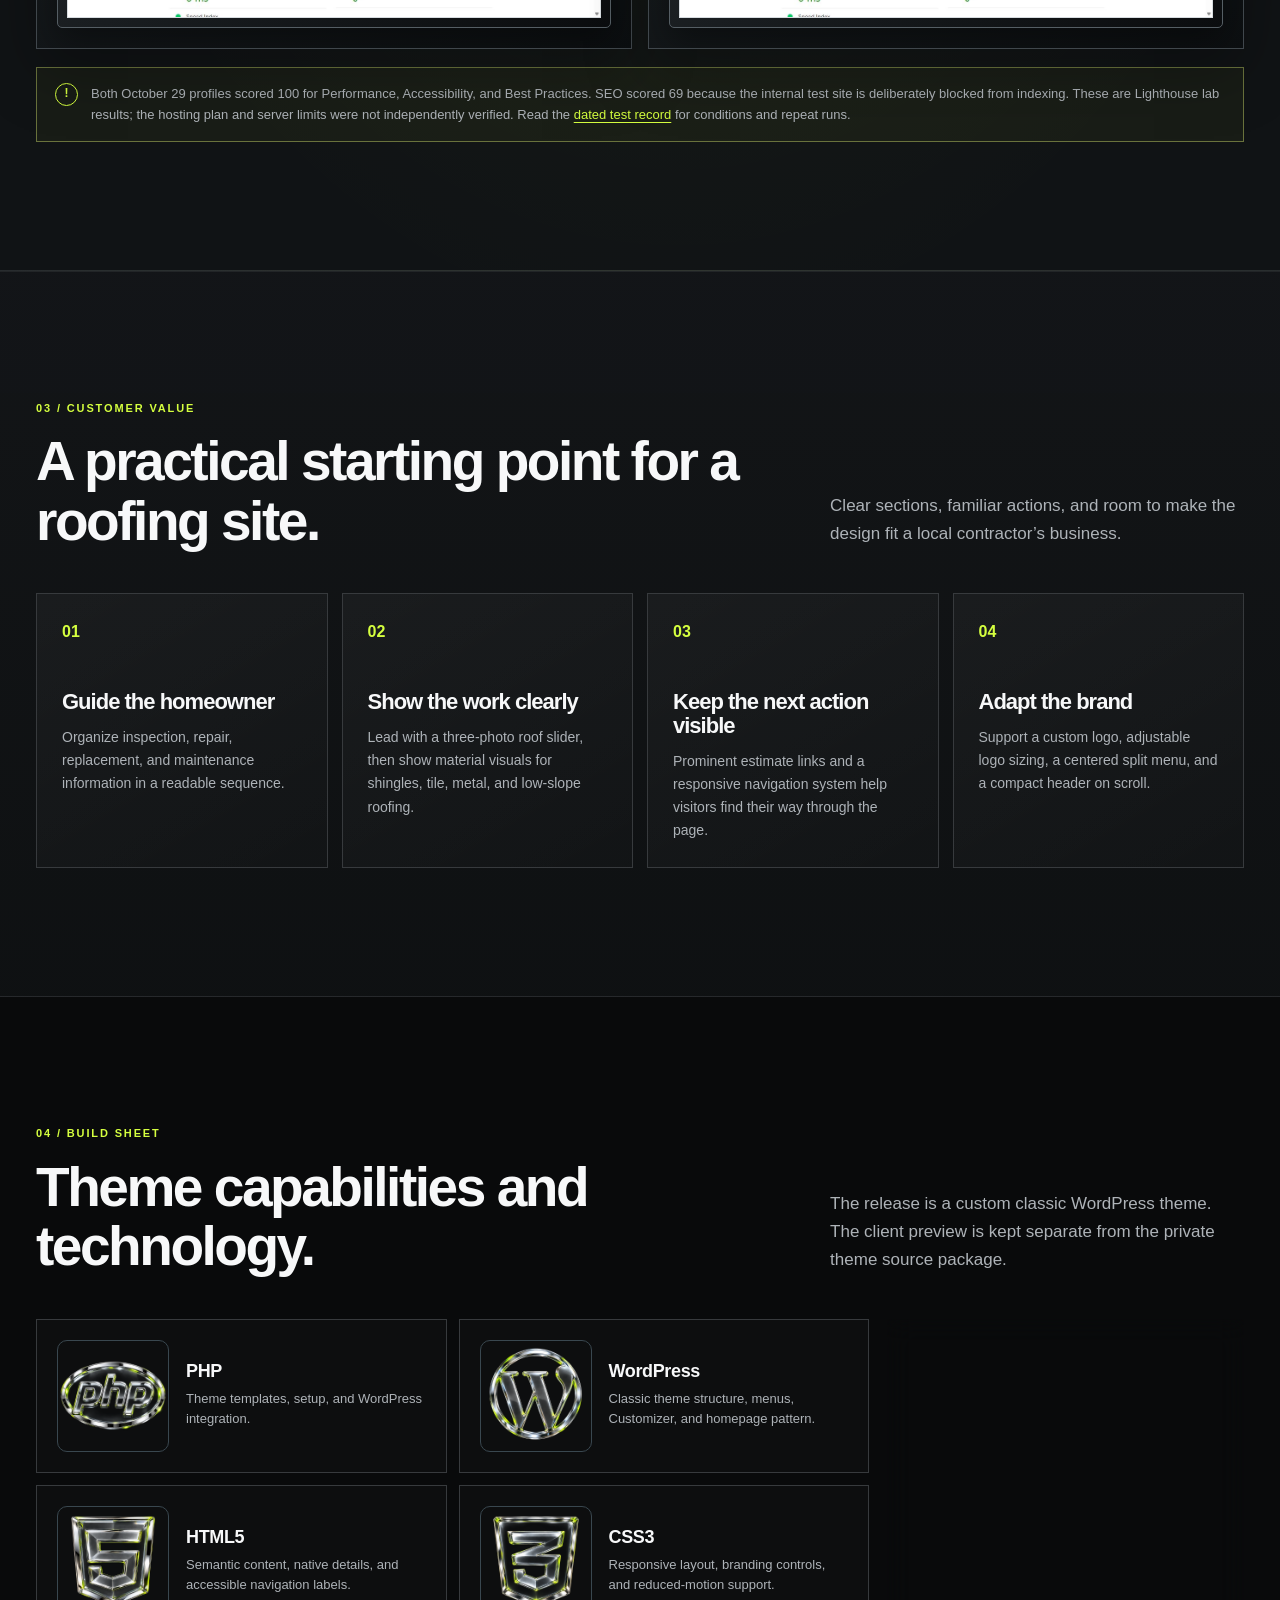
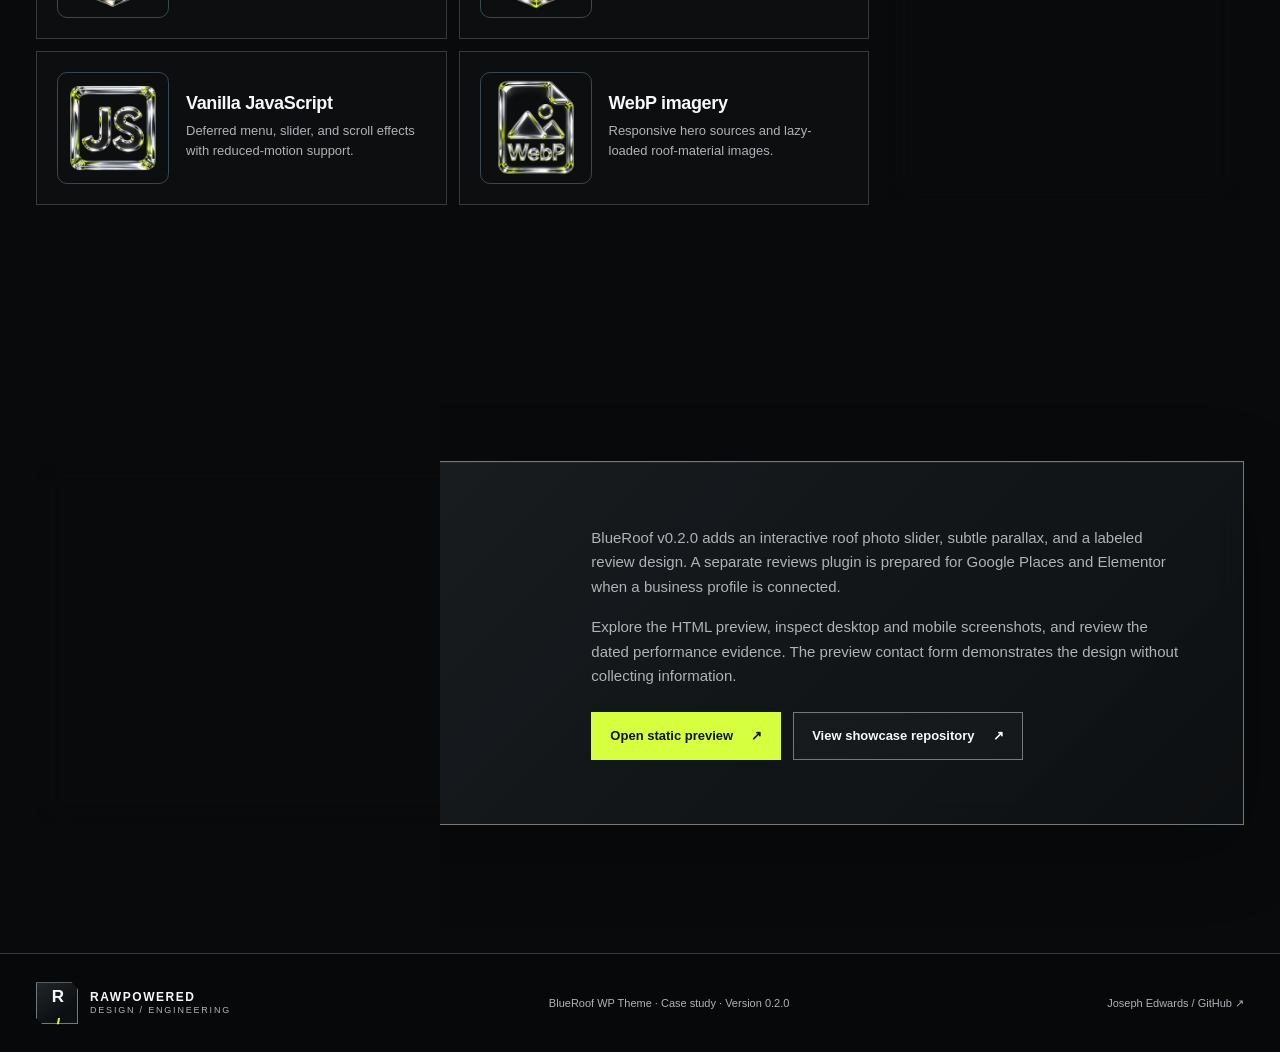
==== commit 0b894590: "Showcase hosted BlueRoof Lighthouse results" ====
--- a/index.html
+++ b/index.html
@@ -88,13 +88,13 @@
       <div class="shell">
         <div class="section-heading">
           <div><p class="section-index">02 / PERFORMANCE EVIDENCE</p><h2>Measured on an internal WordPress test install.</h2></div>
-          <p>One PageSpeed Insights lab run on the populated homepage. Dated screenshots preserve the report from that update.</p>
+          <p>Fresh Lighthouse lab runs on the hosted WordPress homepage with the slider and review layout. Dated screenshots preserve the results.</p>
         </div>
         <div class="score-grid">
-          <article class="score-card"><div class="score-top"><span>01 / MOBILE</span><span>28 OCT 2026</span></div><div class="score-value">100<span>/100</span></div><p>Performance</p><div class="metric-list"><span><b>LCP</b> 1.2 s</span><span><b>FCP</b> 0.8 s</span><span><b>TBT</b> 0 ms</span><span><b>CLS</b> 0</span></div><a href="performance/2026-10-28/screenshots/2026-10-28T12-23-CDT_pagespeed-mobile.png"><img src="performance/2026-10-28/screenshots/2026-10-28T12-23-CDT_pagespeed-mobile.png" width="1440" height="1080" alt="Timestamped mobile PageSpeed Insights screenshot, showing a Performance score of 100" loading="lazy"></a></article>
-          <article class="score-card"><div class="score-top"><span>02 / DESKTOP</span><span>28 OCT 2026</span></div><div class="score-value">100<span>/100</span></div><p>Performance</p><div class="metric-list"><span><b>LCP</b> 0.3 s</span><span><b>FCP</b> 0.3 s</span><span><b>TBT</b> 0 ms</span><span><b>CLS</b> 0</span></div><a href="performance/2026-10-28/screenshots/2026-10-28T12-24-CDT_pagespeed-desktop.png"><img src="performance/2026-10-28/screenshots/2026-10-28T12-24-CDT_pagespeed-desktop.png" width="1440" height="1080" alt="Timestamped desktop PageSpeed Insights screenshot, showing a Performance score of 100" loading="lazy"></a></article>
+          <article class="score-card"><div class="score-top"><span>01 / MOBILE</span><span>29 OCT 2026</span></div><div class="score-value">100<span>/100</span></div><p>Performance</p><div class="metric-list"><span><b>LCP</b> 1.5 s</span><span><b>FCP</b> 1.2 s</span><span><b>TBT</b> 0 ms</span><span><b>CLS</b> 0</span></div><a href="performance/2026-10-29/screenshots/2026-10-29T13-09-CDT_mobile-lighthouse.png"><img src="performance/2026-10-29/screenshots/2026-10-29T13-09-CDT_mobile-lighthouse.png" width="1265" height="679" alt="October 29 hosted WordPress mobile Lighthouse screenshot with 100 Performance, Accessibility, and Best Practices" loading="lazy"></a></article>
+          <article class="score-card"><div class="score-top"><span>02 / DESKTOP</span><span>29 OCT 2026</span></div><div class="score-value">100<span>/100</span></div><p>Performance</p><div class="metric-list"><span><b>LCP</b> 0.4 s</span><span><b>FCP</b> 0.4 s</span><span><b>TBT</b> 0 ms</span><span><b>CLS</b> 0</span></div><a href="performance/2026-10-29/screenshots/2026-10-29T13-09-CDT_desktop-lighthouse.png"><img src="performance/2026-10-29/screenshots/2026-10-29T13-09-CDT_desktop-lighthouse.png" width="1265" height="679" alt="October 29 hosted WordPress desktop Lighthouse screenshot with 100 Performance, Accessibility, and Best Practices" loading="lazy"></a></article>
         </div>
-        <div class="evidence-note"><span class="note-mark">!</span><p>This October 28 lab run had no CrUX field data and recorded a missing theme script and meta description. Those issues were fixed in the next build. The scores shown are the original baseline, captured before the slider and reviews feature. Review the <a href="performance/2026-10-28/README.md">full dated log</a> for the audit notes.</p></div>
+        <div class="evidence-note"><span class="note-mark">!</span><p>Both October 29 profiles scored 100 for Performance, Accessibility, and Best Practices. SEO scored 69 because the internal test site is deliberately blocked from indexing. These are Lighthouse lab results; the hosting plan and server limits were not independently verified. Read the <a href="performance/2026-10-29/README.md">dated test record</a> for conditions and repeat runs.</p></div>
       </div>
     </section>
 
